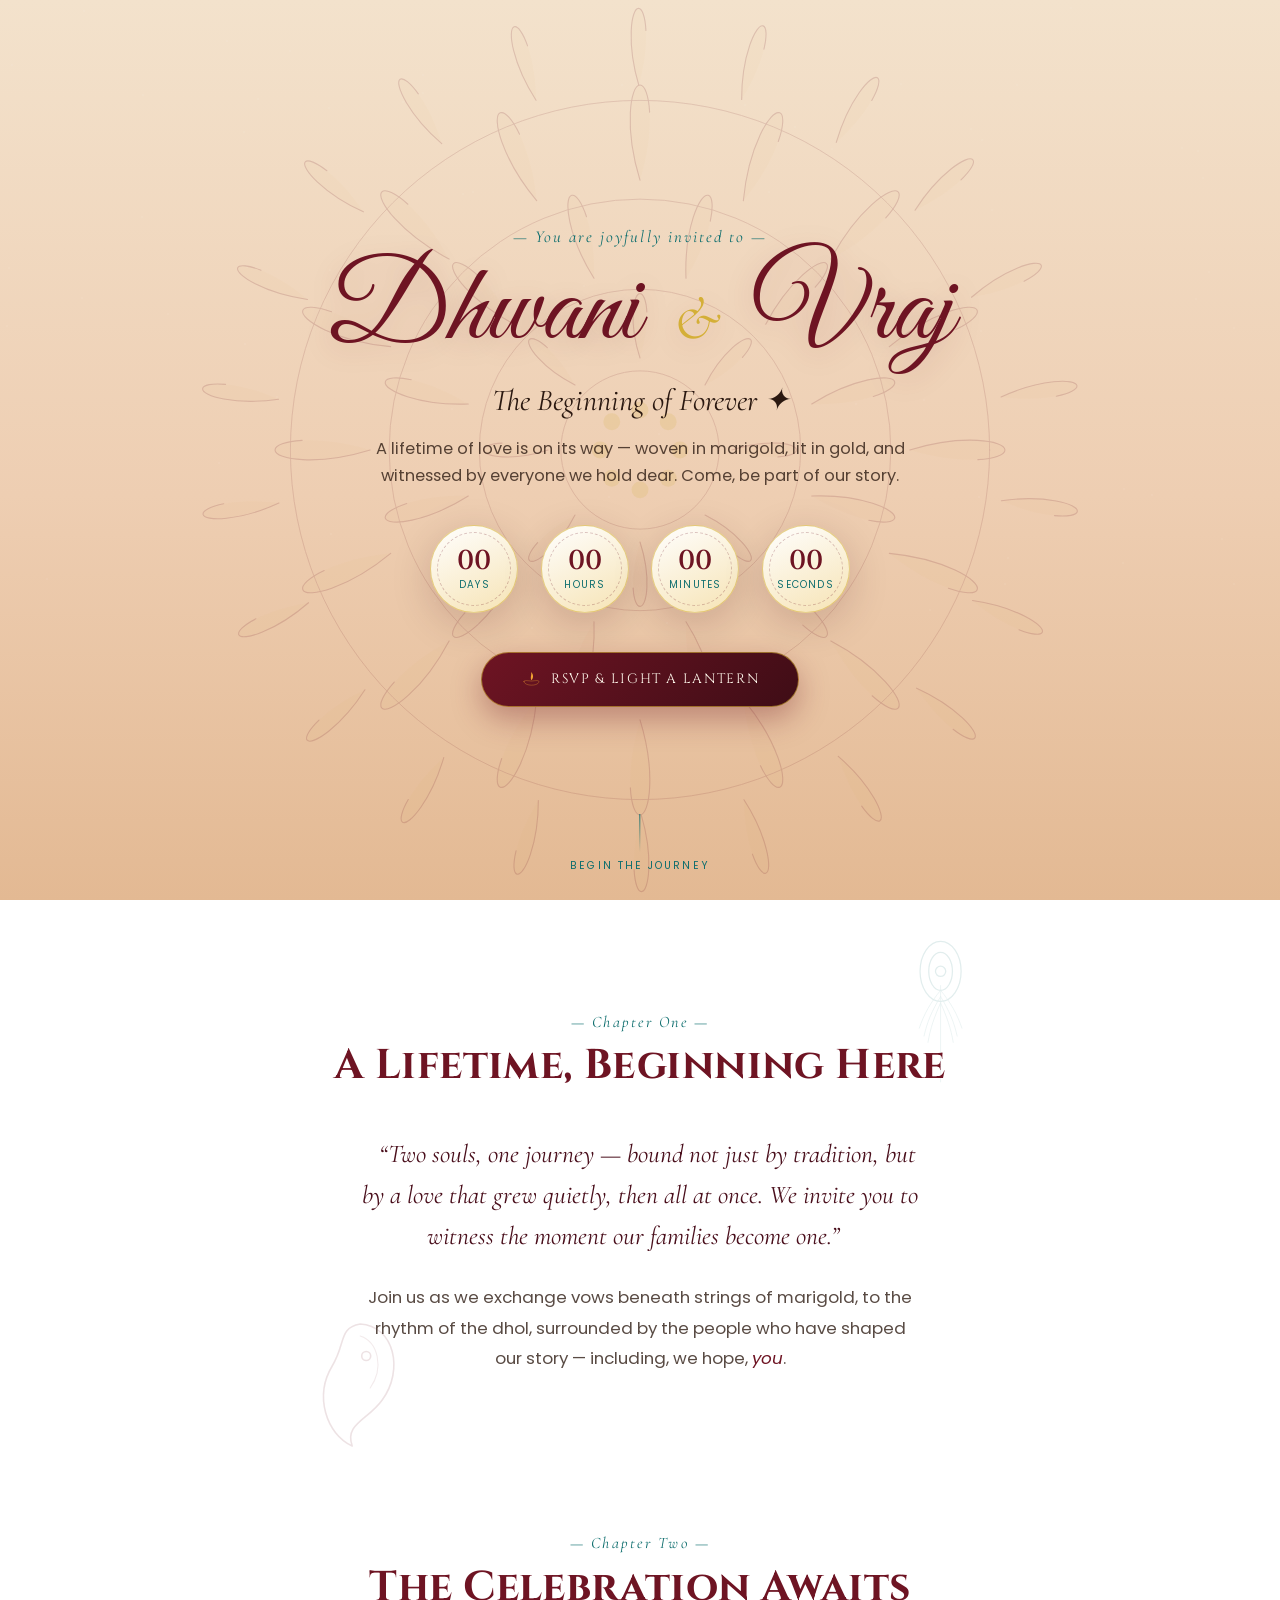
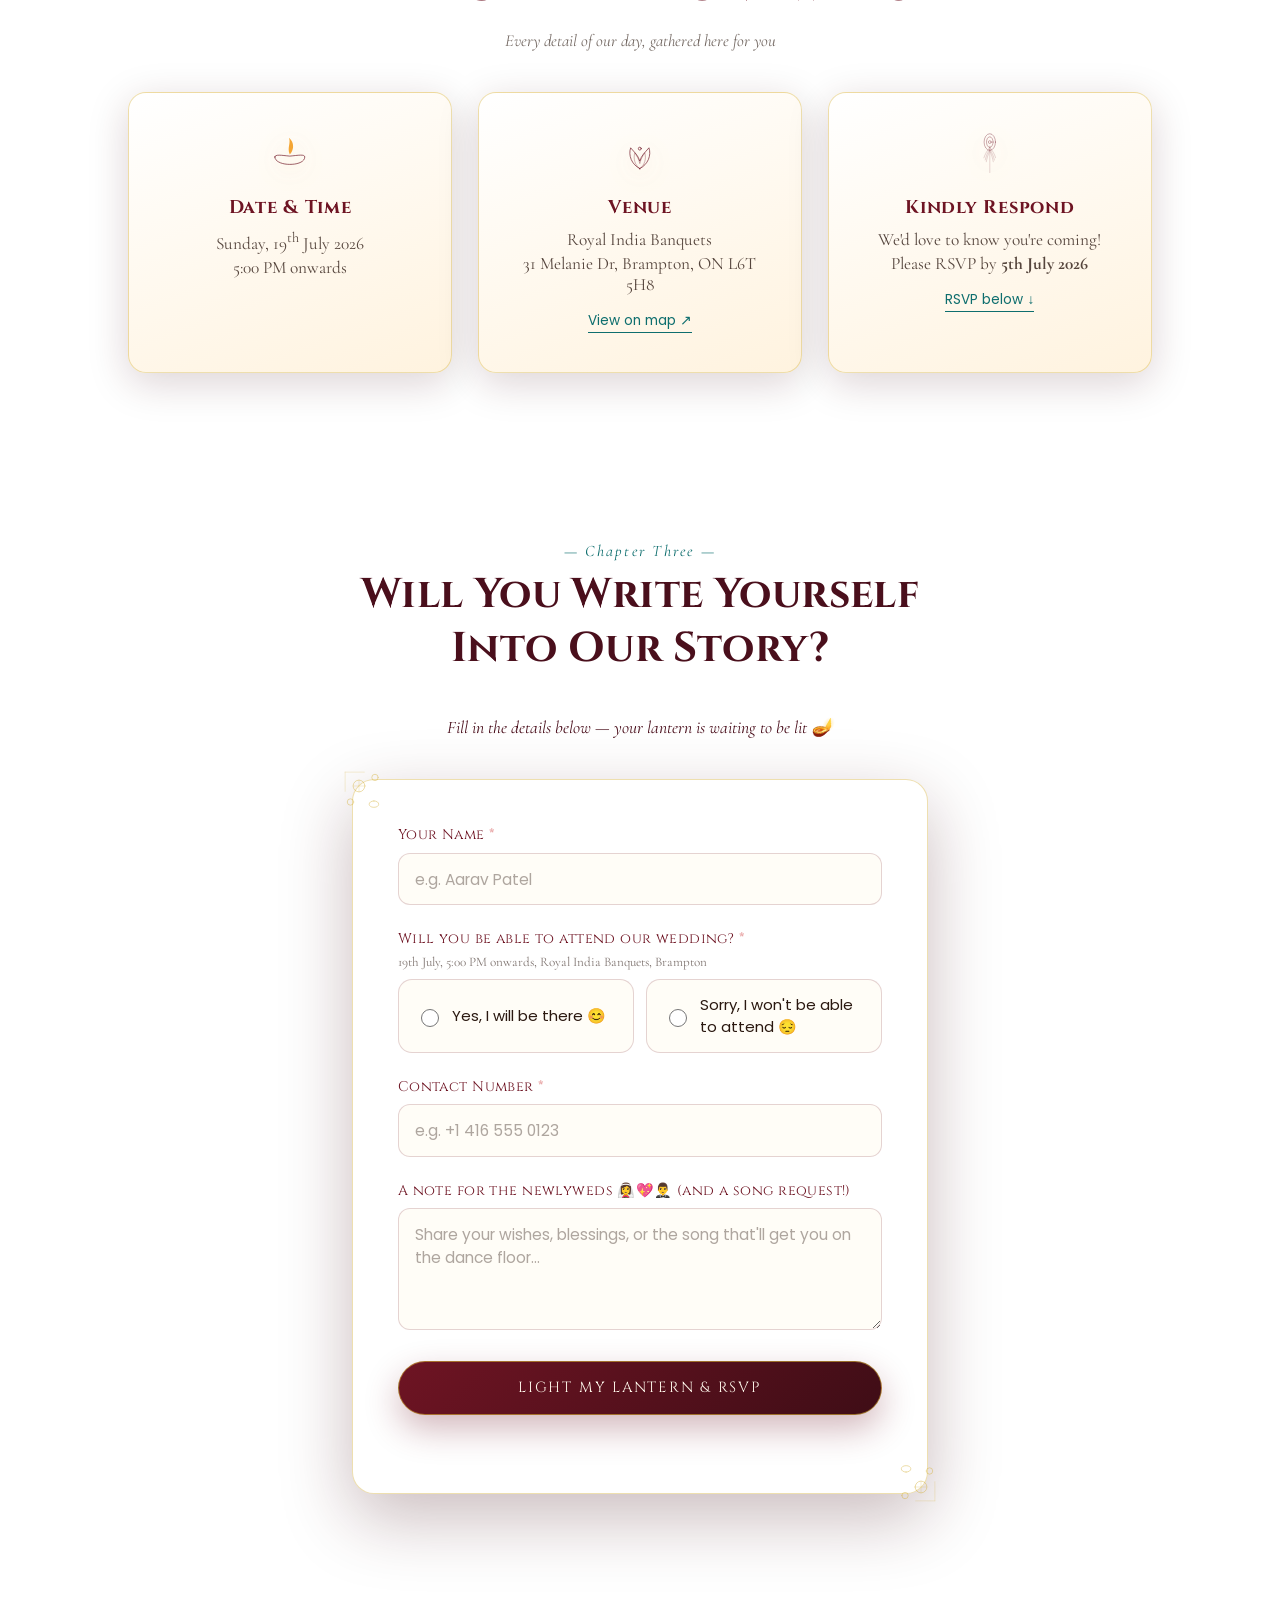
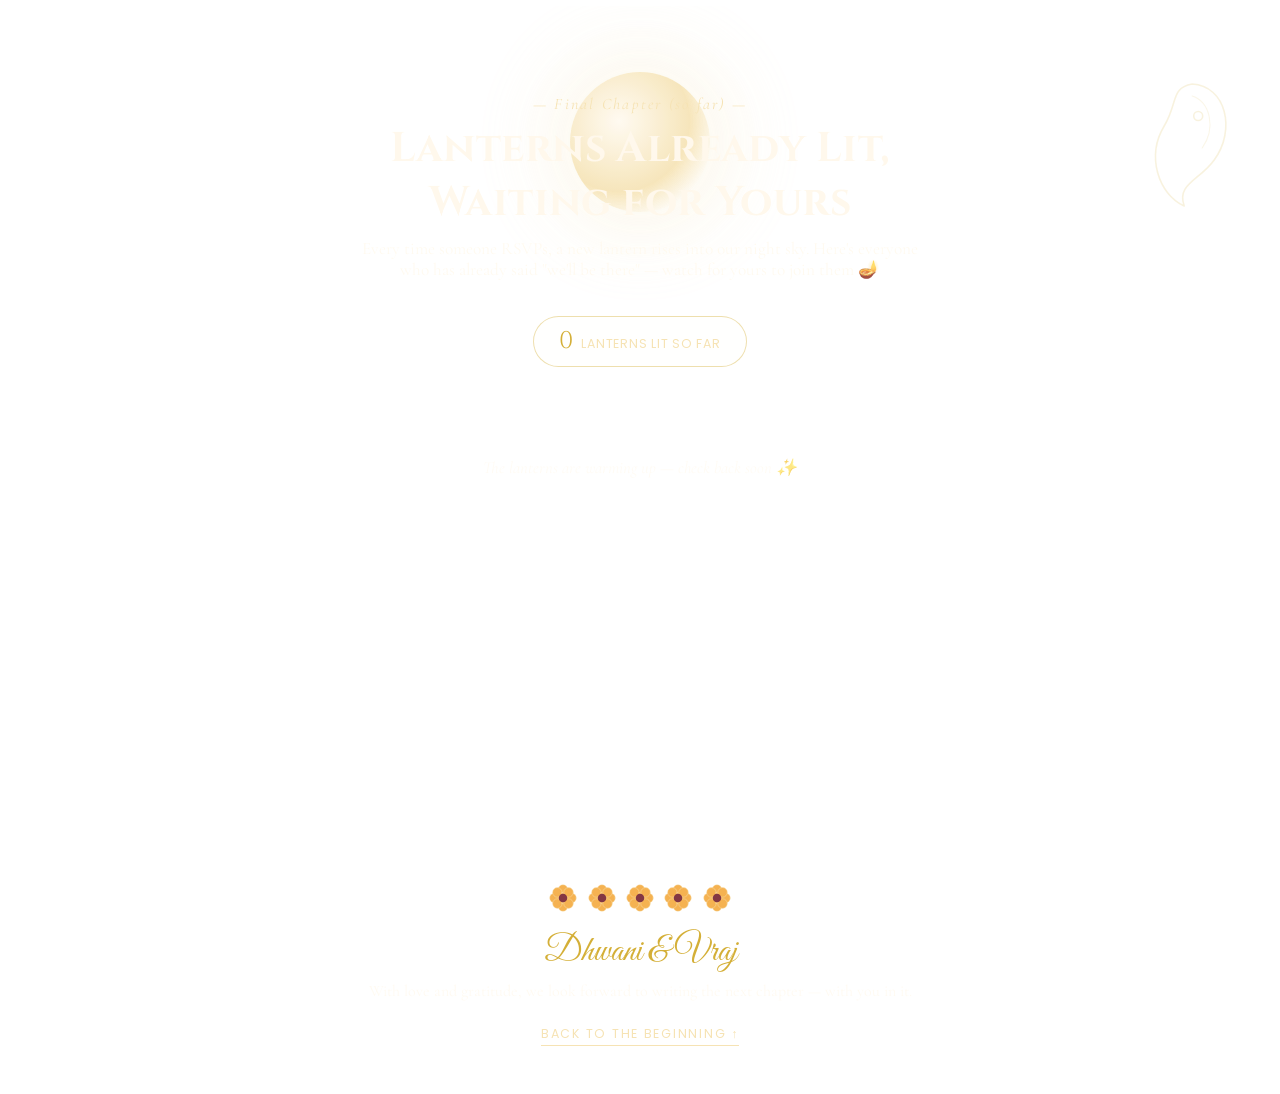
==== index.html @ 2a6d9806 "first changes" ====
<!DOCTYPE html>
<html lang="en">
<head>
  <meta charset="UTF-8" />
  <meta name="viewport" content="width=device-width, initial-scale=1.0" />
  <title>Dhwani &amp; Vraj — The Beginning of Forever</title>
  <script>document.documentElement.classList.add('js');</script>
  <meta name="description" content="Join Dhwani &amp; Vraj as they begin their forever — RSVP for the wedding celebration on 19th July, 2026 at Royal India Banquets, Brampton." />

  <link rel="preconnect" href="https://fonts.googleapis.com">
  <link rel="preconnect" href="https://fonts.gstatic.com" crossorigin>
  <link href="https://fonts.googleapis.com/css2?family=Cormorant+Garamond:ital,wght@0,400;0,500;0,600;1,500&family=Cinzel:wght@500;600&family=Great+Vibes&family=Poppins:wght@300;400;500;600&display=swap" rel="stylesheet">

  <link rel="stylesheet" href="css/styles.css" />
</head>
<body>

  <!-- ======================================================================
       Reusable motif library — hand-drawn-style line art (paisley, peacock
       feather, diya, lotus, marigold, jali lattice corner) referenced via
       <use> throughout the page so the same elegant linework repeats
       consistently as parallax ornaments, icons and borders.
       ====================================================================== -->
  <svg aria-hidden="true" style="position:absolute; width:0; height:0; overflow:hidden;">
    <defs>
      <!-- Paisley / kairi -->
      <symbol id="motif-paisley" viewBox="0 0 100 150">
        <path d="M52 12 C 86 14 96 58 74 88 C 60 108 36 112 44 134 C 18 122 6 84 24 54 C 38 31 30 16 52 12 Z" />
        <circle cx="58" cy="44" r="4.5" />
        <path d="M52 24 C 70 30 76 56 62 76" class="motif-vein" />
      </symbol>

      <!-- Peacock feather -->
      <symbol id="motif-feather" viewBox="0 0 70 190">
        <path d="M35 186 L35 64" class="motif-stem" />
        <ellipse cx="35" cy="46" rx="26" ry="38" />
        <ellipse cx="35" cy="46" rx="15" ry="24" />
        <circle cx="35" cy="46" r="6.5" />
        <path d="M35 70 C 22 86 14 100 8 118 M35 78 C 24 96 18 110 14 128 M35 86 C 27 104 22 118 19 136" class="motif-vein" />
        <path d="M35 70 C 48 86 56 100 62 118 M35 78 C 46 96 52 110 56 128 M35 86 C 43 104 48 118 51 136" class="motif-vein" />
      </symbol>

      <!-- Diya / oil lamp -->
      <symbol id="motif-diya" viewBox="0 0 100 100">
        <path d="M14 60 C 14 84 86 84 86 60 C 86 53 70 56 50 58 C 30 56 14 53 14 60 Z" />
        <path d="M50 54 C 43 38 53 28 48 14 C 62 26 60 44 50 54 Z" class="motif-flame" />
      </symbol>

      <!-- Lotus -->
      <symbol id="motif-lotus" viewBox="0 0 100 100">
        <path d="M50 88 C 30 78 22 56 28 38 C 38 50 46 56 50 70 C 54 56 62 50 72 38 C 78 56 70 78 50 88 Z" />
        <path d="M50 88 C 38 80 34 64 38 50 C 44 60 48 66 50 76 C 52 66 56 60 62 50 C 66 64 62 80 50 88 Z" class="motif-vein" />
        <circle cx="50" cy="40" r="3.5" />
      </symbol>

      <!-- Marigold bloom -->
      <symbol id="motif-marigold" viewBox="0 0 60 60">
        <g class="motif-petals">
          <circle cx="30" cy="14" r="9" />
          <circle cx="46" cy="30" r="9" />
          <circle cx="30" cy="46" r="9" />
          <circle cx="14" cy="30" r="9" />
          <circle cx="40.5" cy="19.5" r="9" />
          <circle cx="40.5" cy="40.5" r="9" />
          <circle cx="19.5" cy="40.5" r="9" />
          <circle cx="19.5" cy="19.5" r="9" />
        </g>
        <circle cx="30" cy="30" r="8" class="motif-marigold-core" />
      </symbol>

      <!-- Jali lattice corner ornament -->
      <symbol id="motif-jali" viewBox="0 0 120 120">
        <path d="M4 4 H40 M4 4 V40" class="motif-frame" />
        <circle cx="30" cy="30" r="11" />
        <circle cx="60" cy="14" r="6" />
        <circle cx="14" cy="60" r="6" />
        <path d="M30 19 V41 M19 30 H41" class="motif-vein" />
        <path d="M58 58 C 70 58 70 70 58 70 C 46 70 46 58 58 58 Z" />
      </symbol>
    </defs>
  </svg>

  <!-- ============ SCROLL-LINKED BACKDROP ============
       A fixed full-viewport gradient layer whose colours are interpolated
       by JS as the visitor scrolls — taking the whole page on a single
       visual journey from dawn light to a starlit night. -->
  <div class="day-journey" id="dayJourney" aria-hidden="true">
    <div class="day-journey__stars" id="journeyStars"></div>
  </div>

  <!-- Floating petals (decorative, parallax) -->
  <div class="petal-field" id="petalField" aria-hidden="true"></div>

  <!-- ============ OPENING SEQUENCE ============ -->
  <div class="curtain" id="curtain" aria-hidden="true">
    <div class="curtain__panel curtain__panel--left">
      <span class="curtain__garland"><svg><use href="#motif-marigold"/></svg><svg><use href="#motif-marigold"/></svg><svg><use href="#motif-marigold"/></svg><svg><use href="#motif-marigold"/></svg><svg><use href="#motif-marigold"/></svg><svg><use href="#motif-marigold"/></svg></span>
    </div>
    <div class="curtain__panel curtain__panel--right">
      <span class="curtain__garland"><svg><use href="#motif-marigold"/></svg><svg><use href="#motif-marigold"/></svg><svg><use href="#motif-marigold"/></svg><svg><use href="#motif-marigold"/></svg><svg><use href="#motif-marigold"/></svg><svg><use href="#motif-marigold"/></svg></span>
    </div>
    <p class="curtain__cue">drawing back the toran <span aria-hidden="true">✦</span> please wait</p>
  </div>

  <!-- ============ HERO ============ -->
  <header class="hero" id="top" data-scene="dawn">
    <svg class="rangoli" id="rangoli" viewBox="0 0 600 600" aria-hidden="true"></svg>

    <p class="hero__eyebrow"><span class="ink-reveal" data-stagger="0">— You are joyfully invited to —</span></p>

    <h1 class="hero__title">
      <span class="hero__name ink-reveal" data-stagger="1">Dhwani</span>
      <span class="hero__amp ink-reveal" data-stagger="2" aria-hidden="true">&amp;</span>
      <span class="hero__name ink-reveal" data-stagger="3">Vraj</span>
    </h1>

    <p class="hero__tagline"><span class="ink-reveal" data-stagger="4">The Beginning of Forever <span aria-hidden="true">✦</span></span></p>

    <p class="hero__line reveal">A lifetime of love is on its way — woven in marigold, lit in gold, and witnessed by everyone we hold dear. Come, be part of our story.</p>

    <div class="hero__countdown reveal" id="countdown" aria-live="polite">
      <div class="countdown__unit"><span class="countdown__num" id="cd-days">00</span><span class="countdown__label">Days</span></div>
      <div class="countdown__unit"><span class="countdown__num" id="cd-hours">00</span><span class="countdown__label">Hours</span></div>
      <div class="countdown__unit"><span class="countdown__num" id="cd-mins">00</span><span class="countdown__label">Minutes</span></div>
      <div class="countdown__unit"><span class="countdown__num" id="cd-secs">00</span><span class="countdown__label">Seconds</span></div>
    </div>

    <a href="#rsvp" class="hero__cta reveal">
      <svg class="hero__cta-icon" aria-hidden="true"><use href="#motif-diya"/></svg>
      <span>RSVP &amp; Light a Lantern</span>
    </a>

    <div class="hero__scrollcue" aria-hidden="true">
      <span></span>
      <p>Begin the journey</p>
    </div>
  </header>

  <!-- ============ THE INVITATION (story / narrative) ============ -->
  <section class="story" id="story" data-scene="daylight">
    <svg class="parallax-motif parallax-motif--feather" data-depth="0.18" aria-hidden="true"><use href="#motif-feather"/></svg>
    <svg class="parallax-motif parallax-motif--paisley-l" data-depth="0.1" aria-hidden="true"><use href="#motif-paisley"/></svg>

    <p class="section__eyebrow reveal">— Chapter One —</p>
    <h2 class="section__title reveal">A Lifetime, Beginning Here</h2>

    <blockquote class="story__quote reveal">
      “Two souls, one journey — bound not just by tradition, but by a love
      that grew quietly, then all at once. We invite you to witness the
      moment our families become one.”
    </blockquote>

    <p class="story__line reveal">
      Join us as we exchange vows beneath strings of marigold, to the
      rhythm of the dhol, surrounded by the people who have shaped our
      story — including, we hope, <em>you</em>.
    </p>
  </section>

  <!-- ============ THE CELEBRATION (details) ============ -->
  <section class="details" id="details" data-scene="daylight">
    <p class="section__eyebrow reveal">— Chapter Two —</p>
    <h2 class="section__title reveal">The Celebration Awaits</h2>
    <p class="details__sub reveal">Every detail of our day, gathered here for you</p>

    <div class="details__grid">
      <article class="detail-card reveal" data-tilt>
        <div class="detail-card__sheen" aria-hidden="true"></div>
        <svg class="detail-card__icon" aria-hidden="true"><use href="#motif-diya"/></svg>
        <h3>Date &amp; Time</h3>
        <p>Sunday, 19<sup>th</sup> July 2026</p>
        <p>5:00 PM onwards</p>
      </article>

      <article class="detail-card reveal" data-tilt>
        <div class="detail-card__sheen" aria-hidden="true"></div>
        <svg class="detail-card__icon" aria-hidden="true"><use href="#motif-lotus"/></svg>
        <h3>Venue</h3>
        <p>Royal India Banquets</p>
        <p>31 Melanie Dr, Brampton, ON L6T 5H8</p>
        <a class="detail-card__link" href="https://maps.google.com/?q=Royal+India+Banquets,+31+Melanie+Dr,+Brampton+ON+L6T+5H8" target="_blank" rel="noopener">View on map ↗</a>
      </article>

      <article class="detail-card reveal" data-tilt>
        <div class="detail-card__sheen" aria-hidden="true"></div>
        <svg class="detail-card__icon" aria-hidden="true"><use href="#motif-feather"/></svg>
        <h3>Kindly Respond</h3>
        <p>We'd love to know you're coming!</p>
        <p>Please RSVP by <strong>5th July 2026</strong></p>
        <a class="detail-card__link" href="#rsvp">RSVP below ↓</a>
      </article>
    </div>
  </section>

  <!-- ============ RSVP FORM ============ -->
  <section class="rsvp" id="rsvp" data-scene="golden">
    <p class="section__eyebrow reveal">— Chapter Three —</p>
    <h2 class="section__title reveal">Will You Write Yourself Into Our Story?</h2>
    <p class="rsvp__sub reveal">Fill in the details below — your lantern is waiting to be lit 🪔</p>

    <div class="rsvp-card reveal">
      <svg class="rsvp-card__corner rsvp-card__corner--tl" aria-hidden="true"><use href="#motif-jali"/></svg>
      <svg class="rsvp-card__corner rsvp-card__corner--br" aria-hidden="true"><use href="#motif-jali"/></svg>

      <form class="rsvp-form" id="rsvpForm" novalidate>

        <!-- Name -->
        <div class="field">
          <label for="guestName">Your Name <span class="req">*</span></label>
          <input type="text" id="guestName" name="guestName" required autocomplete="name" placeholder="e.g. Aarav Patel" />
        </div>

        <!-- Attendance -->
        <fieldset class="field">
          <legend>Will you be able to attend our wedding? <span class="req">*</span></legend>
          <p class="field__hint">19th July, 5:00 PM onwards, Royal India Banquets, Brampton</p>
          <div class="radio-group">
            <label class="radio-pill">
              <input type="radio" name="attending" value="yes" required />
              <span>Yes, I will be there 😊</span>
            </label>
            <label class="radio-pill">
              <input type="radio" name="attending" value="no" required />
              <span>Sorry, I won't be able to attend 😔</span>
            </label>
          </div>
        </fieldset>

        <!-- Conditional block: only meaningful if attending -->
        <div id="attendingFields" class="attending-fields" hidden>

          <!-- Guest count -->
          <div class="field">
            <label for="guestCount">Number of guests attending (including yourself) <span class="req">*</span></label>
            <select id="guestCount" name="guestCount">
              <option value="" disabled selected>Select a number</option>
              <option value="1">1</option>
              <option value="2">2</option>
              <option value="3">3</option>
              <option value="4">4</option>
              <option value="5">5</option>
              <option value="6">6</option>
              <option value="7">7</option>
              <option value="more">More than 7</option>
            </select>
            <input type="text" id="guestCountSpecify" class="specify-input" hidden placeholder="Please specify how many guests" />
          </div>

          <!-- Food preference -->
          <div class="field">
            <label for="foodCount">How many attendees prefer Swaminarayan food (without onion and garlic)? <span class="req">*</span></label>
            <select id="foodCount" name="foodCount">
              <option value="" disabled selected>Select a number</option>
              <option value="0">None</option>
              <option value="1">1</option>
              <option value="2">2</option>
              <option value="3">3</option>
              <option value="4">4</option>
              <option value="5">5</option>
              <option value="6">6</option>
              <option value="7">7</option>
              <option value="more">More than 7</option>
            </select>
            <input type="text" id="foodCountSpecify" class="specify-input" hidden placeholder="Please specify how many" />
          </div>
        </div>

        <!-- Contact -->
        <div class="field">
          <label for="contactNumber">Contact Number <span class="req">*</span></label>
          <input type="tel" id="contactNumber" name="contactNumber" required autocomplete="tel" placeholder="e.g. +1 416 555 0123" />
        </div>

        <!-- Message -->
        <div class="field">
          <label for="message">A note for the newlyweds 👰‍♀️💖🤵‍♂️ (and a song request!)</label>
          <textarea id="message" name="message" rows="4" placeholder="Share your wishes, blessings, or the song that'll get you on the dance floor..."></textarea>
        </div>

        <button type="submit" class="rsvp-form__submit" id="submitBtn">
          <span class="btn-label">Light My Lantern &amp; RSVP</span>
          <span class="btn-spinner" aria-hidden="true"></span>
        </button>

        <p class="rsvp-form__status" id="formStatus" role="status" aria-live="polite"></p>
      </form>
    </div>
  </section>

  <!-- ============ LANTERN WALL ============ -->
  <section class="lantern-wall" id="lanterns" data-scene="night">
    <div class="lantern-wall__moon" aria-hidden="true"></div>
    <svg class="parallax-motif parallax-motif--paisley-r" data-depth="0.12" aria-hidden="true"><use href="#motif-paisley"/></svg>

    <p class="section__eyebrow reveal section__eyebrow--light">— Final Chapter (so far) —</p>
    <h2 class="section__title reveal section__title--light">Lanterns Already Lit, Waiting for Yours</h2>
    <p class="lantern-wall__sub reveal">Every time someone RSVPs, a new lantern rises into our night sky. Here's everyone who has already said "we'll be there" — watch for yours to join them 🪔</p>

    <div class="lantern-wall__counter reveal">
      <span id="lanternCount">0</span>
      <span class="lantern-wall__counter-label">lanterns lit so far</span>
    </div>

    <div class="lantern-sky" id="lanternSky" aria-live="polite"></div>
  </section>

  <!-- ============ SUCCESS OVERLAY ============ -->
  <div class="success-overlay" id="successOverlay" hidden>
    <div class="success-card">
      <svg class="success-card__lantern" aria-hidden="true"><use href="#motif-diya"/></svg>
      <h3>Thank you, <span id="successName">friend</span>!</h3>
      <p id="successMessage">Your lantern now glows on our Wall of Wishes. We can't wait to celebrate with you!</p>
      <button class="success-card__close" id="successClose">Close</button>
    </div>
  </div>

  <!-- ============ FOOTER ============ -->
  <footer class="site-footer" data-scene="night">
    <span class="site-footer__garland" aria-hidden="true">
      <svg><use href="#motif-marigold"/></svg><svg><use href="#motif-marigold"/></svg><svg><use href="#motif-marigold"/></svg><svg><use href="#motif-marigold"/></svg><svg><use href="#motif-marigold"/></svg>
    </span>
    <p class="site-footer__names">Dhwani <span aria-hidden="true">&amp;</span> Vraj</p>
    <p class="site-footer__note">With love and gratitude, we look forward to writing the next chapter — with you in it.</p>
    <a href="#top" class="site-footer__top">Back to the beginning ↑</a>
  </footer>

  <script type="module" src="js/main.js"></script>
</body>
</html>
---- css/styles.css ----
/* ===========================================================
   Dhwani & Vraj — "A Wedding Day, Told Through Light"
   A single visual journey: the backdrop itself drifts from
   dawn gold, through daylight & a golden-hour glow, into a
   starlit night — mirroring the arc of an actual wedding day.
   Hand-drawn-style motifs (paisley, peacock feather, diya,
   lotus, marigold, jali lattice) carry the Gujarati wedding
   aesthetic throughout as parallax ornament & icons.
   =========================================================== */

:root {
  --maroon: #6e1423;
  --maroon-deep: #3f0d16;
  --maroon-warm: #4a0f1c;
  --gold: #d4af37;
  --gold-light: #f6e3b4;
  --ivory: #fff8ec;
  --peacock: #0e6e6e;
  --blush: #e8a3a3;
  --marigold: #f4a533;
  --ink: #2a1810;

  --font-display: 'Cinzel', serif;
  --font-elegant: 'Cormorant Garamond', serif;
  --font-script: 'Great Vibes', cursive;
  --font-body: 'Poppins', sans-serif;

  --shadow-soft: 0 10px 40px rgba(63, 13, 22, 0.18);

  /* Day-journey gradient stops — overwritten live by JS as the visitor
     scrolls (see main.js `dayJourney`). Defaults match the dawn scene
     so the very first paint is already correct. */
  --j-top: #fdf2dc;
  --j-mid: #fbe0c0;
  --j-bottom: #f6cf9e;
  --stars-opacity: 0;
}

* { box-sizing: border-box; }

html { scroll-behavior: smooth; }

body {
  margin: 0;
  font-family: var(--font-body);
  color: var(--ink);
  overflow-x: hidden;
}

img { max-width: 100%; display: block; }
a { color: inherit; }
::selection { background: var(--gold-light); color: var(--maroon-deep); }

svg { fill: none; stroke: currentColor; stroke-width: 1.6; stroke-linecap: round; stroke-linejoin: round; }

/* ===================== The Day Journey backdrop ===================== */
.day-journey {
  position: fixed;
  inset: 0;
  z-index: -2;
  background: linear-gradient(180deg, var(--j-top) 0%, var(--j-mid) 55%, var(--j-bottom) 100%);
  transition: background 0.4s linear;
}
.day-journey__stars {
  position: absolute;
  inset: 0;
  opacity: var(--stars-opacity);
  transition: opacity 1.2s ease;
}
.star {
  position: absolute;
  width: 2px;
  height: 2px;
  border-radius: 50%;
  background: #fff;
  animation: twinkle 4s ease-in-out infinite;
}
@keyframes twinkle {
  0%, 100% { opacity: 0.15; transform: scale(1); }
  50% { opacity: 0.95; transform: scale(1.6); }
}

/* ===================== Reveal-on-scroll & ink-stroke reveals =====================
   Progressive enhancement, "no-flash" pattern: content is fully visible
   by default (so the page never looks empty if JS can't run — e.g.
   opened as a file:// URL where ES module scripts are CORS-blocked).
   An inline <script> in <head> adds `.js` to <html> SYNCHRONOUSLY,
   before first paint — only then do these rules hide elements, so
   there is no flash of visible-then-hidden content either way. */
html.js .reveal {
  opacity: 0;
  transform: translateY(28px);
  transition: opacity 0.9s ease, transform 0.9s ease;
}
html.js .reveal.is-visible { opacity: 1; transform: translateY(0); }

html.js .ink-reveal {
  display: inline-block;
  opacity: 0;
  filter: blur(9px);
  transform: translateY(0.3em) scale(0.97);
  transition: opacity 1.1s cubic-bezier(.2,.7,.2,1), filter 1.1s cubic-bezier(.2,.7,.2,1), transform 1.1s cubic-bezier(.2,.7,.2,1);
}
html.js .ink-reveal.is-visible { opacity: 1; filter: blur(0); transform: translateY(0) scale(1); }

/* ===================== Floating petal field (parallax) ===================== */
.petal-field {
  position: fixed;
  inset: 0;
  pointer-events: none;
  z-index: 1;
  overflow: hidden;
}
.petal {
  position: absolute;
  top: -10vh;
  font-size: 1.4rem;
  opacity: 0.6;
  will-change: transform;
  animation-name: petal-fall;
  animation-timing-function: linear;
  animation-iteration-count: infinite;
  filter: drop-shadow(0 2px 6px rgba(110, 20, 35, 0.22));
}
@keyframes petal-fall {
  0% { transform: translateY(-10vh) translateX(0) rotate(0deg); opacity: 0; }
  8% { opacity: 0.65; }
  92% { opacity: 0.5; }
  100% { transform: translateY(110vh) translateX(var(--drift, 40px)) rotate(360deg); opacity: 0; }
}

/* ===================== Opening curtain sequence =====================
   Only ever shown when JS is confirmed active (html.js) — otherwise it
   would permanently block the content on a no-JS visit. */
.curtain { display: none; }
html.js .curtain {
  position: fixed;
  inset: 0;
  z-index: 200;
  display: flex;
  pointer-events: none;
}
.curtain__panel {
  flex: 1;
  position: relative;
  background: linear-gradient(180deg, var(--maroon) 0%, var(--maroon-deep) 100%);
  display: flex;
  overflow: hidden;
  transition: transform 1.4s cubic-bezier(.7,0,.2,1);
}
.curtain__panel--left { justify-content: flex-end; transform: translateX(0); }
.curtain__panel--right { justify-content: flex-start; transform: translateX(0); }
.curtain.is-open .curtain__panel--left { transform: translateX(-100%); }
.curtain.is-open .curtain__panel--right { transform: translateX(100%); }
.curtain.is-hidden { visibility: hidden; }

.curtain__garland {
  display: flex;
  flex-direction: column;
  gap: 0.4rem;
  padding: 2.4rem 1.6rem;
  color: var(--marigold);
}
.curtain__garland svg { width: 2.6rem; height: 2.6rem; stroke: var(--gold-light); fill: var(--marigold); opacity: 0.92; }
.curtain__garland svg .motif-marigold-core { fill: var(--maroon-deep); stroke: none; }

.curtain__cue {
  position: absolute;
  bottom: 2.4rem;
  left: 50%;
  transform: translateX(-50%);
  color: var(--gold-light);
  font-family: var(--font-elegant);
  font-style: italic;
  letter-spacing: 0.1em;
  font-size: 0.9rem;
  white-space: nowrap;
  opacity: 0.85;
  transition: opacity 0.5s ease;
}
.curtain.is-open .curtain__cue { opacity: 0; }

/* ===================== Shared motif styling ===================== */
.parallax-motif {
  position: absolute;
  width: clamp(120px, 18vw, 240px);
  height: auto;
  color: var(--maroon);
  opacity: 0.12;
  pointer-events: none;
  z-index: 0;
  will-change: transform;
}
.parallax-motif--feather { top: 6%; right: -3%; color: var(--peacock); width: clamp(100px, 14vw, 190px); }
.parallax-motif--paisley-l { bottom: 4%; left: -4%; transform: scaleX(-1); }
.parallax-motif--paisley-r { top: 8%; right: -2%; color: var(--gold); opacity: 0.16; }

.motif-vein, .motif-stem, .motif-frame { stroke-width: 1.1; opacity: 0.7; }
#motif-diya .motif-flame { fill: var(--marigold); stroke: none; }
#motif-marigold .motif-petals circle { fill: var(--marigold); stroke: var(--gold-light); stroke-width: 0.8; }
#motif-marigold .motif-marigold-core { fill: var(--maroon); stroke: none; }

/* ===================== Section heading shared styles ===================== */
.section__eyebrow {
  font-family: var(--font-elegant);
  font-style: italic;
  letter-spacing: 0.14em;
  color: var(--peacock);
  text-align: center;
  margin: 0 0 0.4rem;
  position: relative;
  z-index: 1;
}
.section__eyebrow--light { color: var(--gold-light); }
.section__title {
  font-family: var(--font-display);
  text-align: center;
  font-size: clamp(1.7rem, 4.6vw, 2.6rem);
  color: var(--maroon);
  max-width: 42rem;
  margin: 0 auto 2.6rem;
  line-height: 1.3;
  letter-spacing: 0.01em;
  position: relative;
  z-index: 1;
}
.section__title--light { color: var(--ivory); }

/* ===================== Hero ===================== */
.hero {
  position: relative;
  min-height: 100vh;
  display: flex;
  flex-direction: column;
  align-items: center;
  justify-content: center;
  text-align: center;
  padding: 6rem 1.5rem 4rem;
  overflow: hidden;
  z-index: 2;
}

.rangoli {
  position: absolute;
  top: 50%;
  left: 50%;
  width: min(120vmin, 920px);
  height: min(120vmin, 920px);
  transform: translate(-50%, -50%);
  color: var(--maroon);
  opacity: 0.16;
  z-index: 0;
  animation: spin-slow 220s linear infinite;
}
.rangoli path,
.rangoli circle { vector-effect: non-scaling-stroke; }
.rangoli__petal { fill: rgba(212, 175, 55, 0.12); stroke: currentColor; stroke-width: 1.1; }
.rangoli__ring { fill: none; stroke: currentColor; stroke-width: 0.8; opacity: 0.55; }
.rangoli__dot { fill: var(--gold); stroke: none; }
@keyframes spin-slow { to { transform: translate(-50%, -50%) rotate(360deg); } }

.hero__eyebrow {
  position: relative;
  z-index: 1;
  font-family: var(--font-elegant);
  font-style: italic;
  letter-spacing: 0.12em;
  color: var(--peacock);
  font-size: 1.05rem;
  margin: 0 0 0.5rem;
}

.hero__title {
  position: relative;
  z-index: 1;
  font-family: var(--font-script);
  font-weight: 400;
  font-size: clamp(3.2rem, 11vw, 7rem);
  line-height: 1.05;
  margin: 0;
  color: var(--maroon);
  text-shadow: 0 6px 30px rgba(110, 20, 35, 0.18);
}
.hero__name { display: inline-block; animation: gentle-float 6s ease-in-out infinite; }
.hero__title .hero__name:last-child { animation-delay: 0.6s; }
.hero__amp {
  display: inline-block;
  font-family: var(--font-elegant);
  font-style: italic;
  font-size: 0.55em;
  margin: 0 0.25em;
  color: var(--gold);
  vertical-align: middle;
}
@keyframes gentle-float {
  0%, 100% { transform: translateY(0) rotate(0deg); }
  50% { transform: translateY(-10px) rotate(-1.2deg); }
}

.hero__tagline {
  position: relative;
  z-index: 1;
  font-family: var(--font-elegant);
  font-size: clamp(1.3rem, 3vw, 1.9rem);
  font-style: italic;
  color: var(--ink);
  margin: 0.6rem 0 1rem;
}

.hero__line {
  position: relative;
  z-index: 1;
  max-width: 38rem;
  font-size: 1.02rem;
  line-height: 1.7;
  color: rgba(42, 24, 16, 0.78);
  margin: 0 0 2.2rem;
}

/* Countdown */
.hero__countdown {
  position: relative;
  z-index: 1;
  display: flex;
  gap: clamp(0.6rem, 2vw, 1.4rem);
  margin-bottom: 2.4rem;
}
.countdown__unit {
  display: flex;
  flex-direction: column;
  align-items: center;
  justify-content: center;
  width: clamp(64px, 16vw, 88px);
  aspect-ratio: 1;
  border-radius: 50%;
  background: linear-gradient(155deg, #ffffff, var(--gold-light));
  border: 1px solid rgba(212, 175, 55, 0.55);
  box-shadow: var(--shadow-soft);
  position: relative;
}
.countdown__unit::after {
  content: "";
  position: absolute;
  inset: 6px;
  border-radius: 50%;
  border: 1px dashed rgba(110, 20, 35, 0.25);
}
.countdown__num {
  font-family: var(--font-display);
  font-size: clamp(1.2rem, 4vw, 1.7rem);
  font-weight: 600;
  color: var(--maroon);
  line-height: 1;
}
.countdown__label {
  font-size: 0.62rem;
  letter-spacing: 0.12em;
  text-transform: uppercase;
  color: var(--peacock);
  margin-top: 0.25rem;
}

/* CTA button */
.hero__cta {
  position: relative;
  z-index: 1;
  display: inline-flex;
  align-items: center;
  gap: 0.6rem;
  font-family: var(--font-display);
  letter-spacing: 0.12em;
  text-transform: uppercase;
  font-size: 0.85rem;
  text-decoration: none;
  color: var(--ivory);
  background: linear-gradient(135deg, var(--maroon), var(--maroon-deep));
  padding: 1rem 2.4rem;
  border-radius: 999px;
  border: 1px solid rgba(212, 175, 55, 0.6);
  box-shadow: 0 12px 30px rgba(110, 20, 35, 0.35);
  transition: transform 0.35s ease, box-shadow 0.35s ease;
}
.hero__cta:hover { transform: translateY(-3px) scale(1.03); box-shadow: 0 18px 40px rgba(110, 20, 35, 0.45); }
.hero__cta-icon { width: 1.3rem; height: 1.3rem; color: var(--marigold); }
.hero__cta-icon .motif-flame { fill: var(--gold-light); stroke: none; }

.hero__scrollcue {
  position: absolute;
  bottom: 1.6rem;
  left: 50%;
  transform: translateX(-50%);
  display: flex;
  flex-direction: column;
  align-items: center;
  gap: 0.4rem;
  color: var(--peacock);
  z-index: 1;
}
.hero__scrollcue span {
  width: 1px;
  height: 38px;
  background: linear-gradient(var(--peacock), transparent);
  animation: scrollcue 2.2s ease-in-out infinite;
}
.hero__scrollcue p { margin: 0; font-size: 0.65rem; letter-spacing: 0.2em; text-transform: uppercase; }
@keyframes scrollcue {
  0% { transform: scaleY(0.3); transform-origin: top; opacity: 0.3; }
  50% { transform: scaleY(1); transform-origin: top; opacity: 1; }
  100% { transform: scaleY(0.3); transform-origin: bottom; opacity: 0.3; }
}

/* ===================== Story (Chapter One) ===================== */
.story {
  position: relative;
  z-index: 2;
  padding: 7rem 1.5rem;
  max-width: 46rem;
  margin: 0 auto;
  text-align: center;
}
.story__quote {
  font-family: var(--font-elegant);
  font-style: italic;
  font-size: clamp(1.25rem, 3vw, 1.6rem);
  line-height: 1.6;
  color: var(--maroon-warm);
  border: none;
  margin: 1.6rem auto;
  max-width: 36rem;
  position: relative;
  z-index: 1;
}
.story__quote::before, .story__quote::after { content: '“'; opacity: 0; } /* glyphs already in copy */
.story__line {
  font-size: 1.05rem;
  line-height: 1.8;
  color: rgba(42, 24, 16, 0.78);
  max-width: 34rem;
  margin: 0 auto;
  position: relative;
  z-index: 1;
}
.story__line em { font-style: italic; color: var(--maroon); }

/* ===================== Details (Chapter Two) ===================== */
.details {
  position: relative;
  z-index: 2;
  padding: 3rem 1.5rem 6.5rem;
}
.details__sub {
  text-align: center;
  font-family: var(--font-elegant);
  font-style: italic;
  font-size: 1.05rem;
  color: rgba(42, 24, 16, 0.65);
  margin: -1.6rem 0 2.6rem;
}
.details__grid {
  display: grid;
  gap: 1.6rem;
  grid-template-columns: repeat(auto-fit, minmax(250px, 1fr));
  max-width: 64rem;
  margin: 0 auto;
}

/* Magnetic / jewel-like cards: JS sets --rx/--ry/--mx/--my on mousemove */
.detail-card {
  --rx: 0deg;
  --ry: 0deg;
  --mx: 50%;
  --my: 50%;
  position: relative;
  background: linear-gradient(160deg, #ffffff, #fff3df);
  border: 1px solid rgba(212, 175, 55, 0.4);
  border-radius: 18px;
  padding: 2.4rem 1.8rem;
  text-align: center;
  box-shadow: var(--shadow-soft);
  transform: perspective(900px) rotateX(var(--rx)) rotateY(var(--ry)) translateZ(0);
  transition: transform 0.4s cubic-bezier(.2,.8,.3,1), box-shadow 0.4s ease;
  overflow: hidden;
}
.detail-card:hover { box-shadow: 0 26px 60px rgba(110, 20, 35, 0.26); }
.detail-card__sheen {
  position: absolute;
  inset: 0;
  pointer-events: none;
  background: radial-gradient(circle at var(--mx) var(--my), rgba(255, 255, 255, 0.65), transparent 45%);
  opacity: 0;
  transition: opacity 0.4s ease;
}
.detail-card:hover .detail-card__sheen { opacity: 1; }
.detail-card__icon {
  width: 2.6rem;
  height: 2.6rem;
  margin-bottom: 0.9rem;
  color: var(--maroon);
  filter: drop-shadow(0 6px 14px rgba(212, 175, 55, 0.4));
}
.detail-card #motif-diya .motif-flame,
.detail-card use[href="#motif-diya"] ~ * { fill: var(--marigold); }
.detail-card h3 {
  font-family: var(--font-display);
  color: var(--maroon);
  margin: 0 0 0.6rem;
  font-size: 1.15rem;
  letter-spacing: 0.04em;
}
.detail-card p {
  margin: 0.2rem 0;
  font-family: var(--font-elegant);
  font-size: 1.08rem;
  color: rgba(42, 24, 16, 0.8);
}
.detail-card__link {
  display: inline-block;
  margin-top: 0.8rem;
  font-size: 0.85rem;
  text-decoration: none;
  color: var(--peacock);
  border-bottom: 1px solid currentColor;
  padding-bottom: 1px;
  transition: color 0.3s ease;
}
.detail-card__link:hover { color: var(--maroon); }

/* ===================== RSVP (Chapter Three) ===================== */
.rsvp {
  position: relative;
  z-index: 2;
  padding: 4rem 1.5rem 7rem;
}
.rsvp .section__title { color: var(--maroon-warm); }
.rsvp__sub {
  text-align: center;
  max-width: 34rem;
  margin: 0 auto 2.6rem;
  font-family: var(--font-elegant);
  font-style: italic;
  font-size: 1.1rem;
  color: var(--maroon-warm);
  position: relative;
  z-index: 1;
  opacity: 0.85;
}

.rsvp-card {
  position: relative;
  max-width: 36rem;
  margin: 0 auto;
  background: #ffffff;
  border: 1px solid rgba(212, 175, 55, 0.4);
  border-radius: 22px;
  padding: clamp(1.6rem, 5vw, 2.8rem);
  box-shadow: 0 24px 70px rgba(63, 13, 22, 0.28);
}
.rsvp-card__corner { position: absolute; width: 64px; height: 64px; opacity: 0.5; color: var(--gold); }
.rsvp-card__corner--tl { top: -10px; left: -10px; }
.rsvp-card__corner--br { bottom: -10px; right: -10px; transform: rotate(180deg); }
.rsvp-card__corner .motif-frame { stroke: var(--maroon); }
.rsvp-card__corner circle { fill: var(--gold-light); stroke: var(--gold); }

.field { margin-bottom: 1.5rem; }
.field > label, .field > legend {
  display: block;
  font-family: var(--font-display);
  font-size: 0.88rem;
  letter-spacing: 0.03em;
  color: var(--maroon);
  margin-bottom: 0.55rem;
  padding: 0;
  border: none;
}
.field__hint { margin: -0.2rem 0 0.6rem; font-size: 0.82rem; color: rgba(42, 24, 16, 0.6); font-family: var(--font-elegant); }
.req { color: var(--blush); font-weight: 700; }

.field input[type="text"], .field input[type="tel"], .field select, .field textarea {
  width: 100%;
  font-family: var(--font-body);
  font-size: 0.97rem;
  padding: 0.85rem 1rem;
  border-radius: 12px;
  border: 1.5px solid rgba(110, 20, 35, 0.18);
  background: #fffdf7;
  color: var(--ink);
  transition: border-color 0.3s ease, box-shadow 0.3s ease;
  outline: none;
}
.field input::placeholder, .field textarea::placeholder { color: rgba(42, 24, 16, 0.38); }
.field input:focus, .field select:focus, .field textarea:focus {
  border-color: var(--gold);
  box-shadow: 0 0 0 4px rgba(212, 175, 55, 0.18);
}
.field textarea { resize: vertical; min-height: 5rem; }
.specify-input { margin-top: 0.7rem; }
fieldset.field { border: none; padding: 0; margin: 0 0 1.5rem; }

.radio-group { display: flex; flex-wrap: wrap; gap: 0.7rem; }
.radio-pill {
  flex: 1 1 14rem;
  display: flex;
  align-items: center;
  gap: 0.6rem;
  padding: 0.85rem 1.1rem;
  border-radius: 14px;
  border: 1.5px solid rgba(110, 20, 35, 0.18);
  background: #fffdf7;
  cursor: pointer;
  font-size: 0.93rem;
  transition: border-color 0.3s ease, background 0.3s ease, transform 0.2s ease;
}
.radio-pill:hover { transform: translateY(-2px); }
.radio-pill input { accent-color: var(--maroon); width: 18px; height: 18px; flex-shrink: 0; }
.radio-pill:has(input:checked) {
  border-color: var(--gold);
  background: linear-gradient(135deg, #fff7e4, #ffffff);
  box-shadow: 0 6px 18px rgba(212, 175, 55, 0.25);
}

.attending-fields { border-top: 1px dashed rgba(212, 175, 55, 0.5); padding-top: 1.4rem; margin-bottom: 0.4rem; animation: fade-in-down 0.5s ease both; }
@keyframes fade-in-down { from { opacity: 0; transform: translateY(-10px); } to { opacity: 1; transform: translateY(0); } }

.rsvp-form__submit {
  position: relative;
  width: 100%;
  font-family: var(--font-display);
  letter-spacing: 0.12em;
  text-transform: uppercase;
  font-size: 0.92rem;
  color: var(--ivory);
  background: linear-gradient(135deg, var(--maroon), var(--maroon-deep));
  border: 1px solid rgba(212, 175, 55, 0.6);
  border-radius: 999px;
  padding: 1.05rem 1.5rem;
  cursor: pointer;
  display: flex;
  align-items: center;
  justify-content: center;
  gap: 0.6rem;
  transition: transform 0.3s ease, box-shadow 0.3s ease, opacity 0.3s ease;
  box-shadow: 0 14px 34px rgba(110, 20, 35, 0.3);
}
.rsvp-form__submit:hover:not(:disabled) { transform: translateY(-2px); box-shadow: 0 18px 42px rgba(110, 20, 35, 0.4); }
.rsvp-form__submit:disabled { opacity: 0.7; cursor: progress; }
.btn-spinner {
  display: none;
  width: 16px; height: 16px;
  border-radius: 50%;
  border: 2px solid rgba(255, 248, 236, 0.4);
  border-top-color: var(--ivory);
  animation: spin 0.8s linear infinite;
}
.rsvp-form__submit.is-loading .btn-spinner { display: inline-block; }
.rsvp-form__submit.is-loading .btn-label { opacity: 0.7; }
@keyframes spin { to { transform: rotate(360deg); } }

.rsvp-form__status { text-align: center; margin: 1rem 0 0; font-size: 0.9rem; min-height: 1.2em; }
.rsvp-form__status[data-state="error"] { color: #b3261e; }
.rsvp-form__status[data-state="success"] { color: var(--peacock); }

/* ===================== Lantern Wall (closing crescendo) ===================== */
.lantern-wall {
  position: relative;
  z-index: 2;
  padding: 5.5rem 1.5rem 6rem;
  text-align: center;
  overflow: hidden;
}
.lantern-wall__moon {
  position: absolute;
  top: 8%;
  left: 50%;
  transform: translateX(-50%);
  width: clamp(80px, 14vw, 140px);
  height: clamp(80px, 14vw, 140px);
  border-radius: 50%;
  background: radial-gradient(circle at 35% 35%, #fffaf0, var(--gold-light) 55%, rgba(246,227,180,0.15) 78%);
  box-shadow: 0 0 80px 22px rgba(246, 227, 180, 0.28);
  opacity: 0.9;
  z-index: 0;
}
.lantern-wall .section__title { margin-bottom: 0.6rem; }
.lantern-wall__sub {
  max-width: 36rem;
  margin: 0 auto 2.2rem;
  color: rgba(255, 248, 236, 0.78);
  font-family: var(--font-elegant);
  font-size: 1.08rem;
  position: relative;
  z-index: 1;
}
.lantern-wall__counter {
  display: inline-flex;
  align-items: baseline;
  gap: 0.5rem;
  margin: 0 auto 2.6rem;
  background: rgba(255, 248, 236, 0.08);
  border: 1px solid rgba(212, 175, 55, 0.4);
  border-radius: 999px;
  padding: 0.55rem 1.6rem;
  color: var(--gold-light);
  position: relative;
  z-index: 1;
}
.lantern-wall__counter #lanternCount { font-family: var(--font-display); font-size: 1.5rem; color: var(--gold); }
.lantern-wall__counter-label { font-size: 0.78rem; letter-spacing: 0.06em; text-transform: uppercase; }

.lantern-sky {
  position: relative;
  z-index: 1;
  min-height: 320px;
  max-width: 78rem;
  margin: 0 auto;
  display: flex;
  flex-wrap: wrap;
  align-content: flex-start;
  justify-content: center;
  gap: 1.1rem 1.4rem;
  padding: 1rem;
}
.lantern-sky__empty { font-family: var(--font-elegant); font-style: italic; color: rgba(255, 248, 236, 0.6); font-size: 1.05rem; margin-top: 2rem; }

.lantern {
  --glow: var(--marigold);
  position: relative;
  display: flex;
  flex-direction: column;
  align-items: center;
  width: 86px;
  animation: lantern-bob 5.5s ease-in-out infinite, lantern-rise 1.1s cubic-bezier(0.21, 1.02, 0.45, 1) both;
  animation-delay: var(--bob-delay, 0s), 0s;
}
.lantern--declined { --glow: var(--peacock); opacity: 0.72; }
@keyframes lantern-rise { from { opacity: 0; transform: translateY(46px) scale(0.7); } to { opacity: 1; transform: translateY(0) scale(1); } }
@keyframes lantern-bob {
  0%, 100% { transform: translateY(0) rotate(-1.5deg); }
  50% { transform: translateY(-12px) rotate(1.5deg); }
}
.lantern__glow {
  width: 46px; height: 58px;
  border-radius: 50% 50% 46% 46% / 60% 60% 40% 40%;
  background: radial-gradient(circle at 50% 38%, var(--glow), rgba(244, 165, 51, 0.15) 70%, transparent 75%);
  box-shadow: 0 0 22px 6px color-mix(in srgb, var(--glow) 55%, transparent);
  position: relative;
  animation: lantern-flicker 2.6s ease-in-out infinite;
}
.lantern__glow::before { content: ""; position: absolute; inset: 30% 26%; border-radius: 50%; background: rgba(255, 248, 236, 0.85); filter: blur(2px); }
.lantern__glow::after {
  content: "";
  position: absolute; top: -6px; left: 50%;
  transform: translateX(-50%);
  width: 14px; height: 8px;
  border-radius: 4px 4px 0 0;
  background: color-mix(in srgb, var(--glow) 70%, var(--ink));
}
@keyframes lantern-flicker {
  0%, 100% { filter: brightness(1); }
  45% { filter: brightness(1.18); }
  60% { filter: brightness(0.92); }
}
.lantern__name {
  margin-top: 0.5rem;
  font-family: var(--font-elegant);
  font-size: 0.92rem;
  color: var(--gold-light);
  text-align: center;
  max-width: 100%;
  overflow: hidden;
  text-overflow: ellipsis;
  white-space: nowrap;
}
.lantern__status { font-size: 0.95rem; margin-top: 0.1rem; }

/* ===================== Success overlay ===================== */
.success-overlay {
  position: fixed;
  inset: 0;
  z-index: 50;
  display: flex;
  align-items: center;
  justify-content: center;
  background: rgba(63, 13, 22, 0.55);
  backdrop-filter: blur(6px);
  animation: fade-in 0.35s ease both;
  padding: 1.5rem;
}
.success-overlay[hidden] { display: none; }
@keyframes fade-in { from { opacity: 0; } to { opacity: 1; } }

.success-card {
  background: linear-gradient(165deg, #ffffff, var(--gold-light));
  border-radius: 22px;
  border: 1px solid rgba(212, 175, 55, 0.6);
  text-align: center;
  padding: 2.6rem 2.2rem;
  max-width: 26rem;
  box-shadow: 0 30px 80px rgba(0, 0, 0, 0.35);
  animation: pop-in 0.5s cubic-bezier(0.21, 1.3, 0.4, 1) both;
}
@keyframes pop-in { from { opacity: 0; transform: scale(0.85) translateY(20px); } to { opacity: 1; transform: scale(1) translateY(0); } }
.success-card__lantern {
  width: 3.4rem; height: 3.4rem;
  margin-bottom: 0.6rem;
  color: var(--maroon);
  animation: lantern-bob 3.4s ease-in-out infinite;
  display: inline-block;
}
.success-card__lantern .motif-flame { fill: var(--marigold); }
.success-card h3 { font-family: var(--font-display); color: var(--maroon); margin: 0 0 0.6rem; font-size: 1.4rem; }
.success-card p { font-family: var(--font-elegant); font-size: 1.08rem; color: rgba(42, 24, 16, 0.78); margin: 0 0 1.6rem; line-height: 1.6; }
.success-card__close {
  font-family: var(--font-display);
  letter-spacing: 0.1em;
  text-transform: uppercase;
  font-size: 0.8rem;
  color: var(--ivory);
  background: linear-gradient(135deg, var(--maroon), var(--maroon-deep));
  border: none;
  border-radius: 999px;
  padding: 0.8rem 2.2rem;
  cursor: pointer;
  transition: transform 0.3s ease;
}
.success-card__close:hover { transform: translateY(-2px); }

/* ===================== Footer ===================== */
.site-footer {
  position: relative;
  z-index: 2;
  text-align: center;
  padding: 3.6rem 1.5rem 3rem;
  color: var(--gold-light);
}
.site-footer__garland { display: inline-flex; gap: 0.4rem; margin-bottom: 1rem; color: var(--marigold); }
.site-footer__garland svg { width: 2rem; height: 2rem; stroke: var(--gold-light); fill: var(--marigold); opacity: 0.85; }
.site-footer__garland svg .motif-marigold-core { fill: var(--maroon-deep); stroke: none; }
.site-footer__names { font-family: var(--font-script); font-size: 2.2rem; margin: 0 0 0.4rem; color: var(--gold); }
.site-footer__note { font-family: var(--font-elegant); font-size: 1rem; color: rgba(255, 248, 236, 0.75); margin: 0 0 1.2rem; }
.site-footer__top {
  display: inline-block;
  font-size: 0.78rem;
  letter-spacing: 0.14em;
  text-transform: uppercase;
  text-decoration: none;
  color: var(--gold-light);
  border-bottom: 1px solid currentColor;
  padding-bottom: 2px;
}

/* ===================== Responsive ===================== */
@media (max-width: 640px) {
  .hero__countdown { gap: 0.5rem; }
  .lantern { width: 74px; }
  .lantern__glow { width: 38px; height: 50px; }
  .parallax-motif { display: none; }
  .rangoli { opacity: 0.1; }
}

/* Respect reduced motion preferences */
@media (prefers-reduced-motion: reduce) {
  *, *::before, *::after {
    animation-duration: 0.01ms !important;
    animation-iteration-count: 1 !important;
    transition-duration: 0.01ms !important;
    scroll-behavior: auto !important;
  }
  .reveal, .ink-reveal { opacity: 1 !important; filter: none !important; transform: none !important; }
  .curtain { display: none !important; }
}
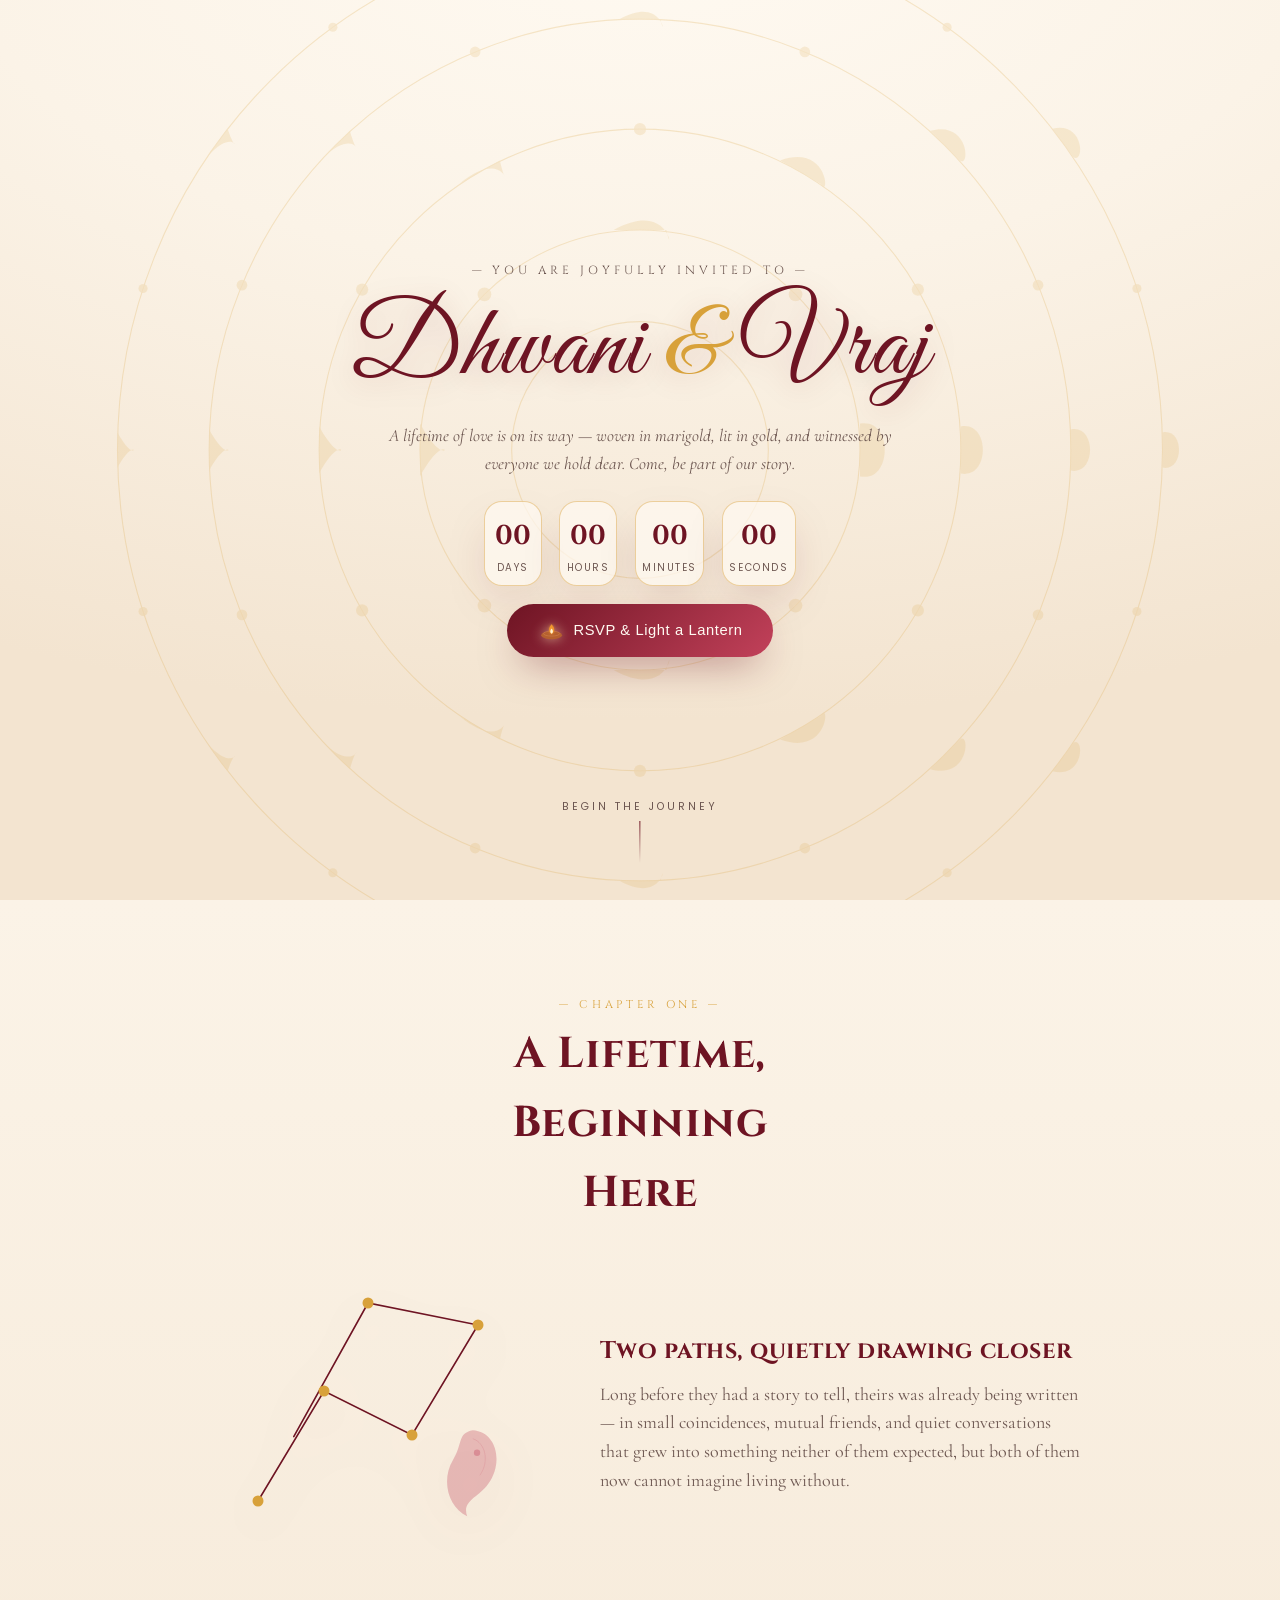
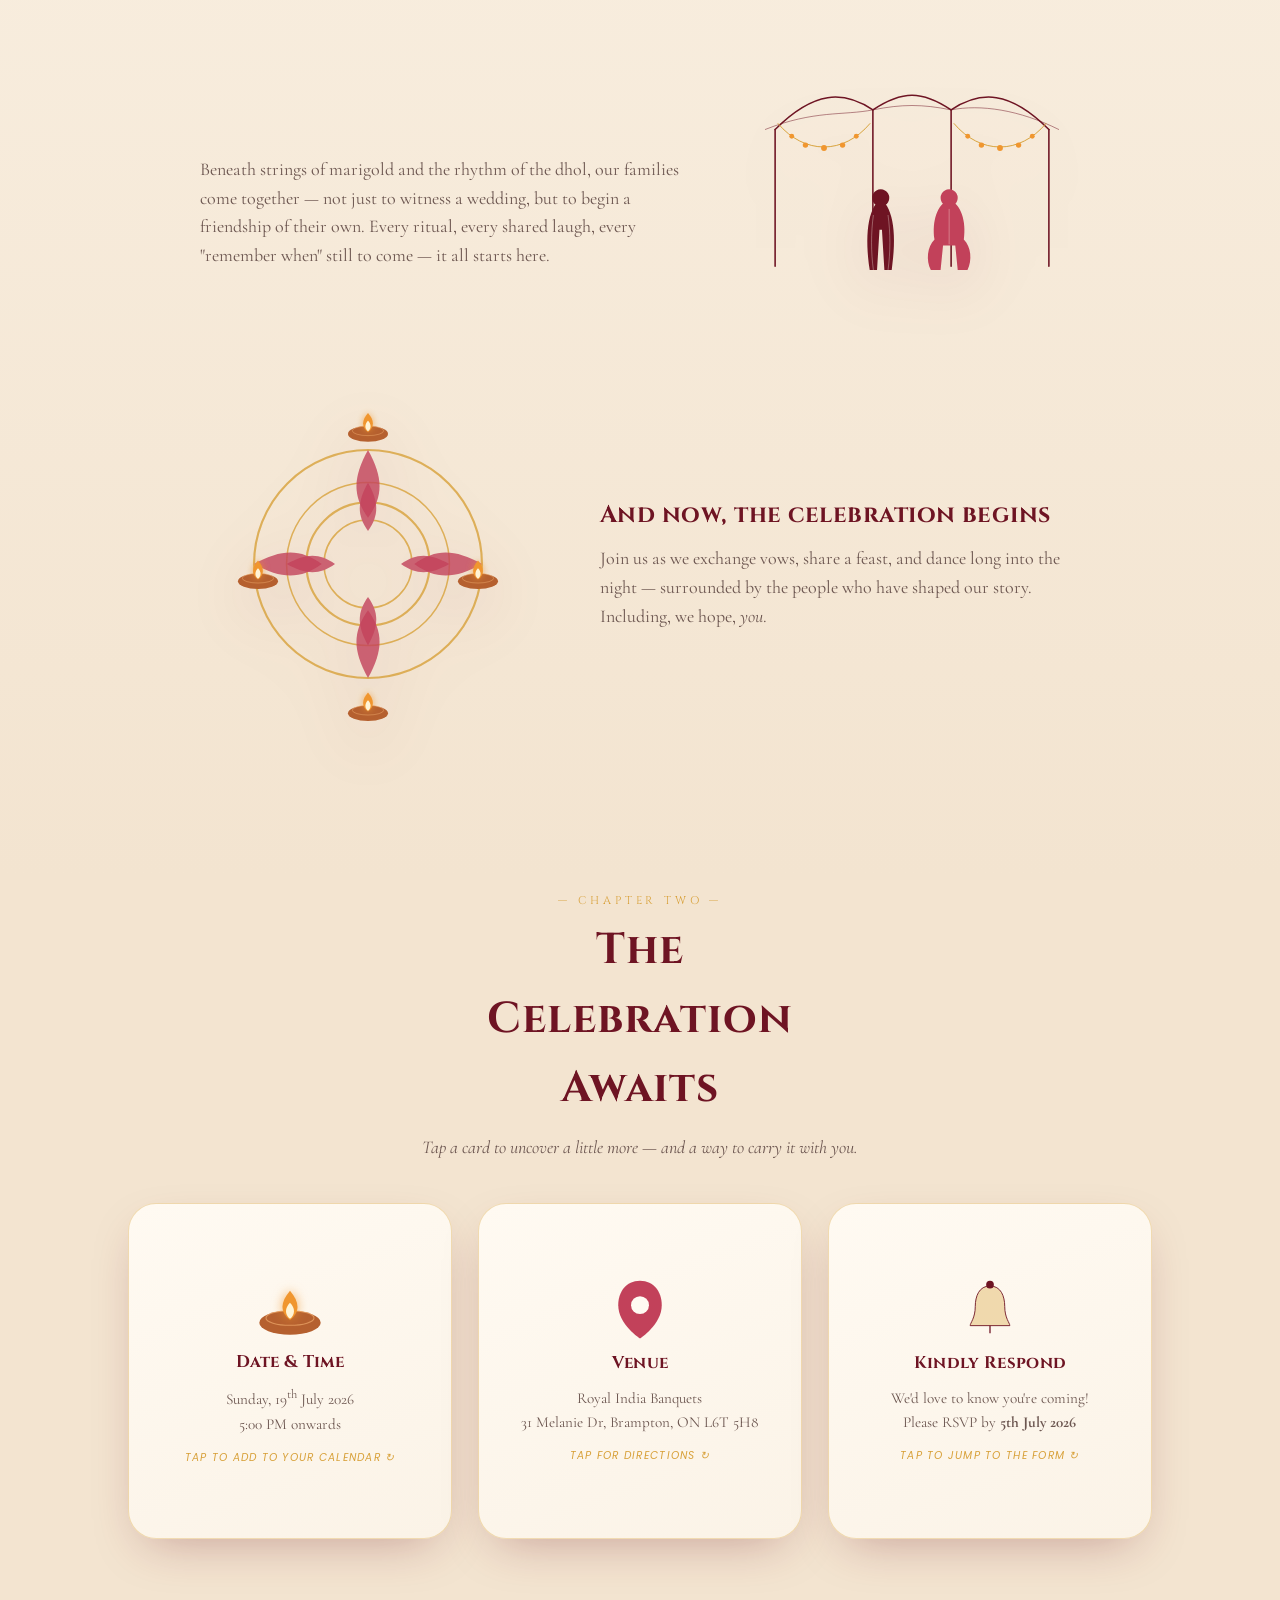
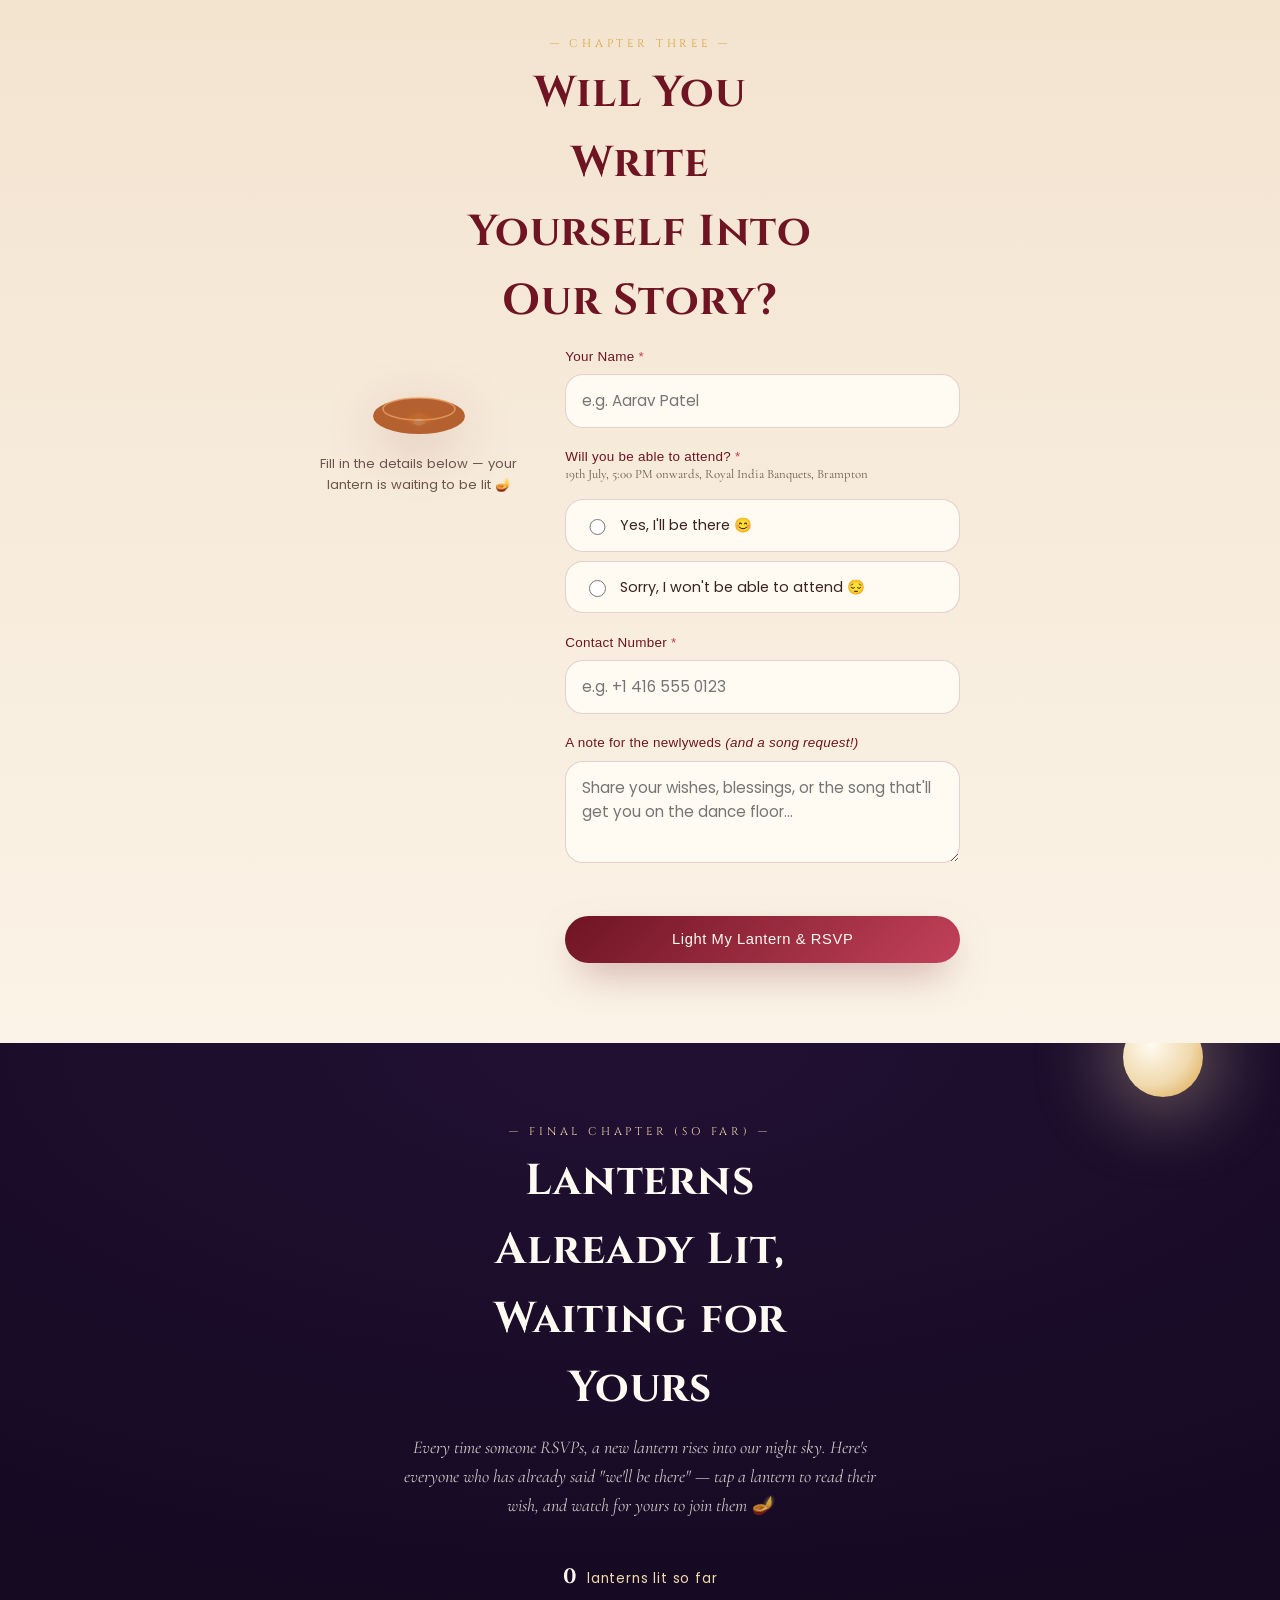
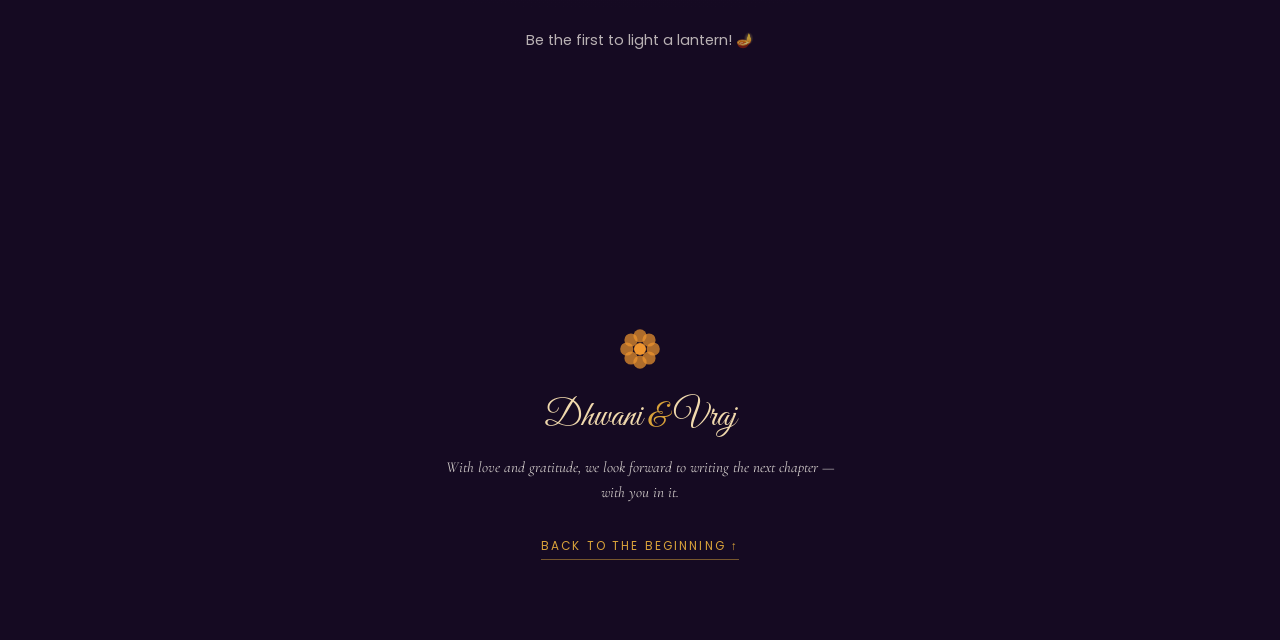
==== commit dba8b8c5: "second" ====
--- a/index.html
+++ b/index.html
@@ -2,10 +2,11 @@
 <html lang="en">
 <head>
   <meta charset="UTF-8" />
-  <meta name="viewport" content="width=device-width, initial-scale=1.0" />
-  <title>Dhwani &amp; Vraj — The Beginning of Forever</title>
+  <meta name="viewport" content="width=device-width, initial-scale=1.0, viewport-fit=cover" />
+  <meta name="theme-color" content="#6e1423" />
+  <title>Dhwani &amp; Vraj — A Lifetime, Beginning Here</title>
   <script>document.documentElement.classList.add('js');</script>
-  <meta name="description" content="Join Dhwani &amp; Vraj as they begin their forever — RSVP for the wedding celebration on 19th July, 2026 at Royal India Banquets, Brampton." />
+  <meta name="description" content="Join Dhwani &amp; Vraj as their story unfolds — RSVP for the wedding celebration on 19th July 2026 at Royal India Banquets, Brampton, and light a lantern on their Wall of Wishes." />
 
   <link rel="preconnect" href="https://fonts.googleapis.com">
   <link rel="preconnect" href="https://fonts.gstatic.com" crossorigin>
@@ -16,313 +17,407 @@
 <body>
 
   <!-- ======================================================================
-       Reusable motif library — hand-drawn-style line art (paisley, peacock
-       feather, diya, lotus, marigold, jali lattice corner) referenced via
-       <use> throughout the page so the same elegant linework repeats
-       consistently as parallax ornaments, icons and borders.
+       Motif & icon library — reusable hand-drawn-style line art, referenced
+       throughout via <use> for parallax ornaments, animated card icons and
+       the illustrated "Our Story" vignettes.
        ====================================================================== -->
   <svg aria-hidden="true" style="position:absolute; width:0; height:0; overflow:hidden;">
     <defs>
-      <!-- Paisley / kairi -->
       <symbol id="motif-paisley" viewBox="0 0 100 150">
-        <path d="M52 12 C 86 14 96 58 74 88 C 60 108 36 112 44 134 C 18 122 6 84 24 54 C 38 31 30 16 52 12 Z" />
-        <circle cx="58" cy="44" r="4.5" />
-        <path d="M52 24 C 70 30 76 56 62 76" class="motif-vein" />
-      </symbol>
-
-      <!-- Peacock feather -->
+        <path fill="currentColor" fill-opacity="0.55" d="M52 12 C 86 14 96 58 74 88 C 60 108 36 112 44 134 C 18 122 6 84 24 54 C 38 31 30 16 52 12 Z" />
+        <circle fill="currentColor" cx="58" cy="44" r="4.5" />
+        <path fill="none" stroke="currentColor" stroke-width="1" opacity="0.6" d="M52 24 C 70 30 76 56 62 76" />
+      </symbol>
+
       <symbol id="motif-feather" viewBox="0 0 70 190">
-        <path d="M35 186 L35 64" class="motif-stem" />
-        <ellipse cx="35" cy="46" rx="26" ry="38" />
-        <ellipse cx="35" cy="46" rx="15" ry="24" />
-        <circle cx="35" cy="46" r="6.5" />
-        <path d="M35 70 C 22 86 14 100 8 118 M35 78 C 24 96 18 110 14 128 M35 86 C 27 104 22 118 19 136" class="motif-vein" />
-        <path d="M35 70 C 48 86 56 100 62 118 M35 78 C 46 96 52 110 56 128 M35 86 C 43 104 48 118 51 136" class="motif-vein" />
-      </symbol>
-
-      <!-- Diya / oil lamp -->
-      <symbol id="motif-diya" viewBox="0 0 100 100">
-        <path d="M14 60 C 14 84 86 84 86 60 C 86 53 70 56 50 58 C 30 56 14 53 14 60 Z" />
-        <path d="M50 54 C 43 38 53 28 48 14 C 62 26 60 44 50 54 Z" class="motif-flame" />
-      </symbol>
-
-      <!-- Lotus -->
-      <symbol id="motif-lotus" viewBox="0 0 100 100">
-        <path d="M50 88 C 30 78 22 56 28 38 C 38 50 46 56 50 70 C 54 56 62 50 72 38 C 78 56 70 78 50 88 Z" />
-        <path d="M50 88 C 38 80 34 64 38 50 C 44 60 48 66 50 76 C 52 66 56 60 62 50 C 66 64 62 80 50 88 Z" class="motif-vein" />
-        <circle cx="50" cy="40" r="3.5" />
-      </symbol>
-
-      <!-- Marigold bloom -->
-      <symbol id="motif-marigold" viewBox="0 0 60 60">
-        <g class="motif-petals">
-          <circle cx="30" cy="14" r="9" />
-          <circle cx="46" cy="30" r="9" />
-          <circle cx="30" cy="46" r="9" />
-          <circle cx="14" cy="30" r="9" />
-          <circle cx="40.5" cy="19.5" r="9" />
-          <circle cx="40.5" cy="40.5" r="9" />
-          <circle cx="19.5" cy="40.5" r="9" />
-          <circle cx="19.5" cy="19.5" r="9" />
+        <path fill="none" stroke="currentColor" stroke-width="1.4" d="M35 186 L35 64" />
+        <ellipse fill="currentColor" fill-opacity="0.5" cx="35" cy="46" rx="26" ry="38" />
+        <ellipse fill="currentColor" fill-opacity="0.75" cx="35" cy="46" rx="15" ry="24" />
+        <circle fill="currentColor" cx="35" cy="46" r="6.5" />
+        <path fill="none" stroke="currentColor" stroke-width="1" opacity="0.5" d="M35 70 C 22 86 14 100 8 118 M35 78 C 24 96 18 110 14 128 M35 86 C 27 104 22 118 19 136" />
+        <path fill="none" stroke="currentColor" stroke-width="1" opacity="0.5" d="M35 70 C 48 86 56 100 62 118 M35 78 C 46 96 52 110 56 128 M35 86 C 43 104 48 118 51 136" />
+      </symbol>
+
+      <symbol id="motif-marigold" viewBox="0 0 80 80">
+        <g fill="currentColor" fill-opacity="0.7">
+          <circle cx="40" cy="18" r="11" /><circle cx="62" cy="40" r="11" />
+          <circle cx="40" cy="62" r="11" /><circle cx="18" cy="40" r="11" />
+          <circle cx="55" cy="25" r="11" /><circle cx="55" cy="55" r="11" />
+          <circle cx="25" cy="55" r="11" /><circle cx="25" cy="25" r="11" />
         </g>
-        <circle cx="30" cy="30" r="8" class="motif-marigold-core" />
-      </symbol>
-
-      <!-- Jali lattice corner ornament -->
-      <symbol id="motif-jali" viewBox="0 0 120 120">
-        <path d="M4 4 H40 M4 4 V40" class="motif-frame" />
-        <circle cx="30" cy="30" r="11" />
-        <circle cx="60" cy="14" r="6" />
-        <circle cx="14" cy="60" r="6" />
-        <path d="M30 19 V41 M19 30 H41" class="motif-vein" />
-        <path d="M58 58 C 70 58 70 70 58 70 C 46 70 46 58 58 58 Z" />
+        <circle class="marigold-core" fill="currentColor" cx="40" cy="40" r="10" />
+      </symbol>
+
+      <!-- Diya with a flickering flame, used as the recurring "light" icon -->
+      <symbol id="motif-diya" viewBox="0 0 120 96">
+        <ellipse class="diya-bowl" cx="60" cy="70" rx="46" ry="18" />
+        <ellipse class="diya-bowl-rim" cx="60" cy="63" rx="36" ry="11" />
+        <g class="diya-flame">
+          <path class="diya-flame__outer" d="M60 22 C 74 38 76 54 60 66 C 44 54 46 38 60 22 Z" />
+          <path class="diya-flame__inner" d="M60 40 C 68 48 68 58 60 64 C 52 58 52 48 60 40 Z" />
+        </g>
+      </symbol>
+
+      <!-- Mandap silhouette: four pillars + scalloped canopy roof -->
+      <symbol id="scene-mandap" viewBox="0 0 360 220">
+        <path fill="none" stroke="#6e1423" stroke-width="1.6" stroke-linecap="round" d="M40 210 L40 70 M140 210 L140 50 M220 210 L220 50 M320 210 L320 70" />
+        <path fill="none" stroke="#6e1423" stroke-width="1.6" stroke-linecap="round" d="M40 70 C 80 30 110 30 140 50 C 170 30 190 30 220 50 C 250 30 280 30 320 70" />
+        <path fill="none" stroke="#6e1423" stroke-width="1" stroke-linecap="round" opacity="0.5" d="M30 70 C 80 50 110 56 140 50 M140 50 C 170 44 190 44 220 50 M220 50 C 250 44 290 50 330 70" />
+      </symbol>
+
+      <!-- Garland: a draped string of marigolds between two points -->
+      <symbol id="scene-garland" viewBox="0 0 200 60">
+        <path fill="none" stroke="#d8a13a" stroke-width="2" stroke-linecap="round" d="M6 6 C 60 70 140 70 194 6" />
+        <g fill="#f0962f">
+          <circle cx="34" cy="32" r="5" /><circle cx="62" cy="50" r="5.5" />
+          <circle cx="100" cy="56" r="6" /><circle cx="138" cy="50" r="5.5" />
+          <circle cx="166" cy="32" r="5" />
+        </g>
+      </symbol>
+
+      <!-- Simple elegant silhouettes representing the couple -->
+      <symbol id="scene-figure-a" viewBox="0 0 80 160">
+        <path fill="#6e1423" d="M40 18 a14 14 0 1 0 0.01 0 Z" />
+        <path fill="#6e1423" d="M40 34 C 18 50 14 96 22 150 L34 150 L38 84 L42 84 L46 150 L58 150 C 66 96 62 50 40 34 Z" />
+        <path fill="none" stroke="#fbf3e7" stroke-width="1" opacity="0.55" d="M28 60 C 24 90 24 120 28 150 M52 60 C 56 90 56 120 52 150" />
+      </symbol>
+      <symbol id="scene-figure-b" viewBox="0 0 80 160">
+        <path fill="#c2415a" d="M40 18 a14 14 0 1 0 0.01 0 Z" />
+        <path fill="#c2415a" d="M40 34 C 60 44 68 70 64 100 C 76 112 78 134 70 150 L54 150 L50 110 L30 110 L26 150 L10 150 C 2 134 4 112 16 100 C 12 70 20 44 40 34 Z" />
+        <path fill="none" stroke="#fbf3e7" stroke-width="1" opacity="0.55" d="M40 50 L40 108" />
+      </symbol>
+
+      <!-- Rangoli "bloom" — a single concentric ring used to build the celebratory mandala -->
+      <symbol id="scene-rangoli-ring" viewBox="0 0 200 200">
+        <circle fill="none" stroke="#d8a13a" stroke-width="1.4" cx="100" cy="100" r="40" />
+        <circle fill="none" stroke="#d8a13a" stroke-width="1.4" cx="100" cy="100" r="74" />
+        <g fill="#c2415a">
+          <path d="M100 26 C 110 44 110 56 100 70 C 90 56 90 44 100 26 Z" />
+          <path d="M174 100 C 156 110 144 110 130 100 C 144 90 156 90 174 100 Z" />
+          <path d="M100 174 C 90 156 90 144 100 130 C 110 144 110 156 100 174 Z" />
+          <path d="M26 100 C 44 90 56 90 70 100 C 56 110 44 110 26 100 Z" />
+        </g>
       </symbol>
     </defs>
   </svg>
 
-  <!-- ============ SCROLL-LINKED BACKDROP ============
-       A fixed full-viewport gradient layer whose colours are interpolated
-       by JS as the visitor scrolls — taking the whole page on a single
-       visual journey from dawn light to a starlit night. -->
-  <div class="day-journey" id="dayJourney" aria-hidden="true">
-    <div class="day-journey__stars" id="journeyStars"></div>
-  </div>
-
-  <!-- Floating petals (decorative, parallax) -->
-  <div class="petal-field" id="petalField" aria-hidden="true"></div>
-
-  <!-- ============ OPENING SEQUENCE ============ -->
+  <!-- ======================================================================
+       Curtain — a brief opening flourish: marigold-strung panels part to
+       reveal the invitation, then settle out of the way for good.
+       ====================================================================== -->
   <div class="curtain" id="curtain" aria-hidden="true">
     <div class="curtain__panel curtain__panel--left">
-      <span class="curtain__garland"><svg><use href="#motif-marigold"/></svg><svg><use href="#motif-marigold"/></svg><svg><use href="#motif-marigold"/></svg><svg><use href="#motif-marigold"/></svg><svg><use href="#motif-marigold"/></svg><svg><use href="#motif-marigold"/></svg></span>
+      <svg class="curtain__garland" viewBox="0 0 60 400" preserveAspectRatio="none"><use href="#scene-garland" transform="rotate(90 30 200) scale(2,0.3) translate(0,-330)"></use></svg>
     </div>
     <div class="curtain__panel curtain__panel--right">
-      <span class="curtain__garland"><svg><use href="#motif-marigold"/></svg><svg><use href="#motif-marigold"/></svg><svg><use href="#motif-marigold"/></svg><svg><use href="#motif-marigold"/></svg><svg><use href="#motif-marigold"/></svg><svg><use href="#motif-marigold"/></svg></span>
+      <svg class="curtain__garland" viewBox="0 0 60 400" preserveAspectRatio="none"><use href="#scene-garland" transform="rotate(90 30 200) scale(2,0.3) translate(0,-330)"></use></svg>
     </div>
-    <p class="curtain__cue">drawing back the toran <span aria-hidden="true">✦</span> please wait</p>
+    <p class="curtain__cue">drawing back the curtain…</p>
   </div>
 
-  <!-- ============ HERO ============ -->
-  <header class="hero" id="top" data-scene="dawn">
-    <svg class="rangoli" id="rangoli" viewBox="0 0 600 600" aria-hidden="true"></svg>
-
-    <p class="hero__eyebrow"><span class="ink-reveal" data-stagger="0">— You are joyfully invited to —</span></p>
-
-    <h1 class="hero__title">
-      <span class="hero__name ink-reveal" data-stagger="1">Dhwani</span>
-      <span class="hero__amp ink-reveal" data-stagger="2" aria-hidden="true">&amp;</span>
-      <span class="hero__name ink-reveal" data-stagger="3">Vraj</span>
+  <!-- Firecracker burst — fires the instant the curtain parts -->
+  <canvas id="fireworks" class="fireworks" aria-hidden="true"></canvas>
+
+  <!-- Drifting petals & motifs — continuous ambient motion across the whole page -->
+  <div class="ambience" id="ambience" aria-hidden="true"></div>
+
+  <!-- ======================================================================
+       HERO
+       ====================================================================== -->
+  <header class="hero" id="top">
+    <svg class="hero__rangoli" id="rangoli" viewBox="0 0 600 600" aria-hidden="true"></svg>
+
+    <p class="hero__eyebrow ink-reveal" data-stagger="0">— you are joyfully invited to —</p>
+    <h1 class="hero__names">
+      <span class="ink-reveal" data-stagger="1">Dhwani</span>
+      <span class="hero__amp ink-reveal" data-stagger="2">&amp;</span>
+      <span class="ink-reveal" data-stagger="3">Vraj</span>
     </h1>
-
-    <p class="hero__tagline"><span class="ink-reveal" data-stagger="4">The Beginning of Forever <span aria-hidden="true">✦</span></span></p>
-
-    <p class="hero__line reveal">A lifetime of love is on its way — woven in marigold, lit in gold, and witnessed by everyone we hold dear. Come, be part of our story.</p>
-
-    <div class="hero__countdown reveal" id="countdown" aria-live="polite">
-      <div class="countdown__unit"><span class="countdown__num" id="cd-days">00</span><span class="countdown__label">Days</span></div>
-      <div class="countdown__unit"><span class="countdown__num" id="cd-hours">00</span><span class="countdown__label">Hours</span></div>
-      <div class="countdown__unit"><span class="countdown__num" id="cd-mins">00</span><span class="countdown__label">Minutes</span></div>
-      <div class="countdown__unit"><span class="countdown__num" id="cd-secs">00</span><span class="countdown__label">Seconds</span></div>
+    <p class="hero__tagline ink-reveal" data-stagger="4">
+      A lifetime of love is on its way — woven in marigold, lit in gold, and witnessed by everyone we hold dear. Come, be part of our story.
+    </p>
+
+    <div class="countdown ink-reveal" data-stagger="5" id="countdown" aria-label="Countdown to the wedding">
+      <div class="countdown__unit"><strong id="cd-days">00</strong><span>days</span></div>
+      <div class="countdown__unit"><strong id="cd-hours">00</strong><span>hours</span></div>
+      <div class="countdown__unit"><strong id="cd-mins">00</strong><span>minutes</span></div>
+      <div class="countdown__unit"><strong id="cd-secs">00</strong><span>seconds</span></div>
     </div>
 
-    <a href="#rsvp" class="hero__cta reveal">
-      <svg class="hero__cta-icon" aria-hidden="true"><use href="#motif-diya"/></svg>
-      <span>RSVP &amp; Light a Lantern</span>
+    <a href="#rsvp" class="btn btn--primary ink-reveal" data-stagger="6">
+      <svg class="btn__icon" viewBox="0 0 120 96" aria-hidden="true"><use href="#motif-diya"></use></svg>
+      RSVP &amp; Light a Lantern
     </a>
 
-    <div class="hero__scrollcue" aria-hidden="true">
-      <span></span>
-      <p>Begin the journey</p>
-    </div>
+    <button type="button" class="hero__scroll-cue" id="scrollCue" aria-label="Scroll to begin the story">
+      <span>begin the journey</span>
+      <span class="hero__scroll-cue-line" aria-hidden="true"></span>
+    </button>
   </header>
 
-  <!-- ============ THE INVITATION (story / narrative) ============ -->
-  <section class="story" id="story" data-scene="daylight">
-    <svg class="parallax-motif parallax-motif--feather" data-depth="0.18" aria-hidden="true"><use href="#motif-feather"/></svg>
-    <svg class="parallax-motif parallax-motif--paisley-l" data-depth="0.1" aria-hidden="true"><use href="#motif-paisley"/></svg>
-
-    <p class="section__eyebrow reveal">— Chapter One —</p>
-    <h2 class="section__title reveal">A Lifetime, Beginning Here</h2>
-
-    <blockquote class="story__quote reveal">
-      “Two souls, one journey — bound not just by tradition, but by a love
-      that grew quietly, then all at once. We invite you to witness the
-      moment our families become one.”
-    </blockquote>
-
-    <p class="story__line reveal">
-      Join us as we exchange vows beneath strings of marigold, to the
-      rhythm of the dhol, surrounded by the people who have shaped our
-      story — including, we hope, <em>you</em>.
-    </p>
-  </section>
-
-  <!-- ============ THE CELEBRATION (details) ============ -->
-  <section class="details" id="details" data-scene="daylight">
-    <p class="section__eyebrow reveal">— Chapter Two —</p>
-    <h2 class="section__title reveal">The Celebration Awaits</h2>
-    <p class="details__sub reveal">Every detail of our day, gathered here for you</p>
-
-    <div class="details__grid">
-      <article class="detail-card reveal" data-tilt>
-        <div class="detail-card__sheen" aria-hidden="true"></div>
-        <svg class="detail-card__icon" aria-hidden="true"><use href="#motif-diya"/></svg>
-        <h3>Date &amp; Time</h3>
-        <p>Sunday, 19<sup>th</sup> July 2026</p>
-        <p>5:00 PM onwards</p>
+  <main>
+    <!-- ======================================================================
+         OUR STORY — an illustrated storybook that assembles, scene by scene,
+         as you scroll: a constellation forming, a mandap rising, a rangoli
+         blooming. Each vignette draws itself in alongside its chapter text.
+         ====================================================================== -->
+    <section class="story" id="story" aria-labelledby="story-heading">
+      <p class="kicker reveal">— Chapter One —</p>
+      <h2 id="story-heading" class="section-title reveal">A Lifetime, Beginning Here</h2>
+
+      <article class="vignette" data-vignette="constellation">
+        <div class="vignette__art">
+          <svg viewBox="0 0 320 320" aria-hidden="true" class="vignette__svg vignette__svg--constellation">
+            <g class="constellation__lines">
+              <path d="M60 240 L120 140 L200 180 L260 80 L160 60 L60 240 Z" />
+            </g>
+            <g class="constellation__stars">
+              <circle cx="60" cy="240" r="5" /><circle cx="120" cy="140" r="5" />
+              <circle cx="200" cy="180" r="5" /><circle cx="260" cy="80" r="5" />
+              <circle cx="160" cy="60" r="5" />
+            </g>
+            <use href="#motif-paisley" class="vignette__motif vignette__motif--a" x="222" y="168" width="64" height="96" />
+          </svg>
+        </div>
+        <div class="vignette__text">
+          <h3 class="reveal">Two paths, quietly drawing closer</h3>
+          <p class="reveal">Long before they had a story to tell, theirs was already being written — in small coincidences, mutual friends, and quiet conversations that grew into something neither of them expected, but both of them now cannot imagine living without.</p>
+        </div>
       </article>
 
-      <article class="detail-card reveal" data-tilt>
-        <div class="detail-card__sheen" aria-hidden="true"></div>
-        <svg class="detail-card__icon" aria-hidden="true"><use href="#motif-lotus"/></svg>
-        <h3>Venue</h3>
-        <p>Royal India Banquets</p>
-        <p>31 Melanie Dr, Brampton, ON L6T 5H8</p>
-        <a class="detail-card__link" href="https://maps.google.com/?q=Royal+India+Banquets,+31+Melanie+Dr,+Brampton+ON+L6T+5H8" target="_blank" rel="noopener">View on map ↗</a>
+      <article class="vignette vignette--reverse" data-vignette="mandap">
+        <div class="vignette__art">
+          <svg viewBox="0 0 360 260" aria-hidden="true" class="vignette__svg vignette__svg--mandap">
+            <use href="#scene-mandap" class="mandap__structure" width="360" height="220" />
+            <use href="#scene-garland" class="mandap__garland mandap__garland--a" x="40" y="56" width="100" height="40" />
+            <use href="#scene-garland" class="mandap__garland mandap__garland--b" x="220" y="56" width="100" height="40" />
+            <use href="#scene-figure-a" class="mandap__figure mandap__figure--a" x="120" y="120" width="56" height="100" />
+            <use href="#scene-figure-b" class="mandap__figure mandap__figure--b" x="190" y="120" width="56" height="100" />
+          </svg>
+        </div>
+        <div class="vignette__text">
+          <h3 class="reveal">Two families, becoming one</h3>
+          <p class="reveal">Beneath strings of marigold and the rhythm of the dhol, our families come together — not just to witness a wedding, but to begin a friendship of their own. Every ritual, every shared laugh, every "remember when" still to come — it all starts here.</p>
+        </div>
       </article>
 
-      <article class="detail-card reveal" data-tilt>
-        <div class="detail-card__sheen" aria-hidden="true"></div>
-        <svg class="detail-card__icon" aria-hidden="true"><use href="#motif-feather"/></svg>
-        <h3>Kindly Respond</h3>
-        <p>We'd love to know you're coming!</p>
-        <p>Please RSVP by <strong>5th July 2026</strong></p>
-        <a class="detail-card__link" href="#rsvp">RSVP below ↓</a>
+      <article class="vignette" data-vignette="bloom">
+        <div class="vignette__art">
+          <svg viewBox="0 0 320 320" aria-hidden="true" class="vignette__svg vignette__svg--bloom">
+            <g class="bloom__rings">
+              <use href="#scene-rangoli-ring" class="bloom__ring bloom__ring--1" x="60" y="60" width="200" height="200" />
+              <use href="#scene-rangoli-ring" class="bloom__ring bloom__ring--2" x="20" y="20" width="280" height="280" />
+            </g>
+            <g class="bloom__diyas">
+              <use href="#motif-diya" x="36" y="148" width="48" height="38" />
+              <use href="#motif-diya" x="236" y="148" width="48" height="38" />
+              <use href="#motif-diya" x="136" y="14" width="48" height="38" />
+              <use href="#motif-diya" x="136" y="268" width="48" height="38" />
+            </g>
+          </svg>
+        </div>
+        <div class="vignette__text">
+          <h3 class="reveal">And now, the celebration begins</h3>
+          <p class="reveal">Join us as we exchange vows, share a feast, and dance long into the night — surrounded by the people who have shaped our story. Including, we hope, <em>you</em>.</p>
+        </div>
       </article>
-    </div>
-  </section>
-
-  <!-- ============ RSVP FORM ============ -->
-  <section class="rsvp" id="rsvp" data-scene="golden">
-    <p class="section__eyebrow reveal">— Chapter Three —</p>
-    <h2 class="section__title reveal">Will You Write Yourself Into Our Story?</h2>
-    <p class="rsvp__sub reveal">Fill in the details below — your lantern is waiting to be lit 🪔</p>
-
-    <div class="rsvp-card reveal">
-      <svg class="rsvp-card__corner rsvp-card__corner--tl" aria-hidden="true"><use href="#motif-jali"/></svg>
-      <svg class="rsvp-card__corner rsvp-card__corner--br" aria-hidden="true"><use href="#motif-jali"/></svg>
-
-      <form class="rsvp-form" id="rsvpForm" novalidate>
-
-        <!-- Name -->
-        <div class="field">
-          <label for="guestName">Your Name <span class="req">*</span></label>
-          <input type="text" id="guestName" name="guestName" required autocomplete="name" placeholder="e.g. Aarav Patel" />
-        </div>
-
-        <!-- Attendance -->
-        <fieldset class="field">
-          <legend>Will you be able to attend our wedding? <span class="req">*</span></legend>
-          <p class="field__hint">19th July, 5:00 PM onwards, Royal India Banquets, Brampton</p>
-          <div class="radio-group">
-            <label class="radio-pill">
+    </section>
+
+    <!-- ======================================================================
+         CELEBRATION DETAILS — ornate, animated, tap-to-reveal cards
+         ====================================================================== -->
+    <section class="details" id="details" aria-labelledby="details-heading">
+      <p class="kicker reveal">— Chapter Two —</p>
+      <h2 id="details-heading" class="section-title reveal">The Celebration Awaits</h2>
+      <p class="section-lead reveal">Tap a card to uncover a little more — and a way to carry it with you.</p>
+
+      <div class="flip-grid">
+        <button type="button" class="flip-card reveal" data-flip aria-expanded="false">
+          <span class="flip-card__inner">
+            <span class="flip-card__face flip-card__face--front">
+              <svg class="flip-card__icon" viewBox="0 0 120 96" aria-hidden="true"><use href="#motif-diya"></use></svg>
+              <strong>Date &amp; Time</strong>
+              <span>Sunday, 19<sup>th</sup> July 2026<br />5:00 PM onwards</span>
+              <em class="flip-card__hint">tap to add to your calendar ↻</em>
+            </span>
+            <span class="flip-card__face flip-card__face--back">
+              <strong>Save it for keeps</strong>
+              <span>Add the whole celebration straight to your phone's calendar — we'll see you there.</span>
+              <span class="btn btn--ghost" id="addToCalendarBtn">＋ Add to calendar</span>
+            </span>
+          </span>
+        </button>
+
+        <button type="button" class="flip-card reveal" data-flip aria-expanded="false">
+          <span class="flip-card__inner">
+            <span class="flip-card__face flip-card__face--front">
+              <svg class="flip-card__icon flip-card__icon--pin" viewBox="0 0 80 100" aria-hidden="true">
+                <path d="M40 6 C 18 6 6 24 6 44 C 6 74 40 96 40 96 C 40 96 74 74 74 44 C 74 24 62 6 40 6 Z" />
+                <circle cx="40" cy="44" r="14" class="pin__core" />
+              </svg>
+              <strong>Venue</strong>
+              <span>Royal India Banquets<br />31 Melanie Dr, Brampton, ON L6T 5H8</span>
+              <em class="flip-card__hint">tap for directions ↻</em>
+            </span>
+            <span class="flip-card__face flip-card__face--back">
+              <strong>Let's get you there</strong>
+              <span>One tap and your maps app will take it from here — doors open at 5:00 PM.</span>
+              <span class="btn btn--ghost" id="directionsBtn">Get directions ↗</span>
+            </span>
+          </span>
+        </button>
+
+        <button type="button" class="flip-card reveal" data-flip aria-expanded="false">
+          <span class="flip-card__inner">
+            <span class="flip-card__face flip-card__face--front">
+              <svg class="flip-card__icon flip-card__icon--bell" viewBox="0 0 90 100" aria-hidden="true">
+                <path class="bell__body" d="M45 14 C 28 14 22 30 22 46 C 22 64 14 72 14 76 L76 76 C 76 72 68 64 68 46 C 68 30 62 14 45 14 Z" />
+                <circle class="bell__top" cx="45" cy="12" r="6" />
+                <path class="bell__clapper" d="M45 76 L45 88" />
+              </svg>
+              <strong>Kindly Respond</strong>
+              <span>We'd love to know you're coming!<br />Please RSVP by <b>5th July 2026</b></span>
+              <em class="flip-card__hint">tap to jump to the form ↻</em>
+            </span>
+            <span class="flip-card__face flip-card__face--back">
+              <strong>Your seat is waiting</strong>
+              <span>It only takes a moment — and it lights a lantern on our wall the instant you do.</span>
+              <span class="btn btn--ghost" data-jump="#rsvp">RSVP below ↓</span>
+            </span>
+          </span>
+        </button>
+      </div>
+    </section>
+
+    <!-- ======================================================================
+         RSVP — the form, with a diya that brightens as you complete it
+         ====================================================================== -->
+    <section class="rsvp" id="rsvp" aria-labelledby="rsvp-heading">
+      <p class="kicker reveal">— Chapter Three —</p>
+      <h2 id="rsvp-heading" class="section-title reveal">Will You Write Yourself Into Our Story?</h2>
+
+      <div class="rsvp__layout">
+        <div class="rsvp__lamp reveal" aria-hidden="true">
+          <svg viewBox="0 0 120 96" class="rsvp__lamp-svg" id="rsvpLamp">
+            <ellipse class="diya-bowl" cx="60" cy="70" rx="46" ry="18" />
+            <ellipse class="diya-bowl-rim" cx="60" cy="63" rx="36" ry="11" />
+            <g class="diya-flame">
+              <path class="diya-flame__outer" d="M60 22 C 74 38 76 54 60 66 C 44 54 46 38 60 22 Z" />
+              <path class="diya-flame__inner" d="M60 40 C 68 48 68 58 60 64 C 52 58 52 48 60 40 Z" />
+            </g>
+          </svg>
+          <p class="rsvp__lamp-caption" id="rsvpLampCaption">Fill in the details below — your lantern is waiting to be lit 🪔</p>
+        </div>
+
+        <form id="rsvpForm" class="form reveal" novalidate>
+          <label class="field">
+            <span class="field__label">Your Name <span class="req">*</span></span>
+            <input type="text" id="guestName" name="guestName" required autocomplete="name" placeholder="e.g. Aarav Patel" />
+          </label>
+
+          <fieldset class="field field--choice">
+            <legend class="field__label">Will you be able to attend? <span class="req">*</span></legend>
+            <p class="field__note">19th July, 5:00 PM onwards, Royal India Banquets, Brampton</p>
+            <label class="choice-pill">
               <input type="radio" name="attending" value="yes" required />
-              <span>Yes, I will be there 😊</span>
+              <span>Yes, I'll be there 😊</span>
             </label>
-            <label class="radio-pill">
+            <label class="choice-pill">
               <input type="radio" name="attending" value="no" required />
               <span>Sorry, I won't be able to attend 😔</span>
             </label>
+          </fieldset>
+
+          <div id="attendingFields" hidden>
+            <label class="field">
+              <span class="field__label">How many guests, including you?</span>
+              <select id="guestCount" name="guestCount">
+                <option value="">Select…</option>
+                <option value="1">Just me</option>
+                <option value="2">2 guests</option>
+                <option value="3">3 guests</option>
+                <option value="4">4 guests</option>
+                <option value="more">More than 4</option>
+              </select>
+            </label>
+            <input type="number" inputmode="numeric" min="1" id="guestCountSpecify" class="field__specify" placeholder="How many in total?" hidden />
+
+            <label class="field">
+              <span class="field__label">How many will need a Swaminarayan-style meal?</span>
+              <select id="foodCount" name="foodCount">
+                <option value="">Select…</option>
+                <option value="1">1</option>
+                <option value="2">2</option>
+                <option value="3">3</option>
+                <option value="4">4</option>
+                <option value="more">More than 4</option>
+              </select>
+            </label>
+            <input type="number" inputmode="numeric" min="1" id="foodCountSpecify" class="field__specify" placeholder="How many meals?" hidden />
           </div>
-        </fieldset>
-
-        <!-- Conditional block: only meaningful if attending -->
-        <div id="attendingFields" class="attending-fields" hidden>
-
-          <!-- Guest count -->
-          <div class="field">
-            <label for="guestCount">Number of guests attending (including yourself) <span class="req">*</span></label>
-            <select id="guestCount" name="guestCount">
-              <option value="" disabled selected>Select a number</option>
-              <option value="1">1</option>
-              <option value="2">2</option>
-              <option value="3">3</option>
-              <option value="4">4</option>
-              <option value="5">5</option>
-              <option value="6">6</option>
-              <option value="7">7</option>
-              <option value="more">More than 7</option>
-            </select>
-            <input type="text" id="guestCountSpecify" class="specify-input" hidden placeholder="Please specify how many guests" />
-          </div>
-
-          <!-- Food preference -->
-          <div class="field">
-            <label for="foodCount">How many attendees prefer Swaminarayan food (without onion and garlic)? <span class="req">*</span></label>
-            <select id="foodCount" name="foodCount">
-              <option value="" disabled selected>Select a number</option>
-              <option value="0">None</option>
-              <option value="1">1</option>
-              <option value="2">2</option>
-              <option value="3">3</option>
-              <option value="4">4</option>
-              <option value="5">5</option>
-              <option value="6">6</option>
-              <option value="7">7</option>
-              <option value="more">More than 7</option>
-            </select>
-            <input type="text" id="foodCountSpecify" class="specify-input" hidden placeholder="Please specify how many" />
-          </div>
-        </div>
-
-        <!-- Contact -->
-        <div class="field">
-          <label for="contactNumber">Contact Number <span class="req">*</span></label>
-          <input type="tel" id="contactNumber" name="contactNumber" required autocomplete="tel" placeholder="e.g. +1 416 555 0123" />
-        </div>
-
-        <!-- Message -->
-        <div class="field">
-          <label for="message">A note for the newlyweds 👰‍♀️💖🤵‍♂️ (and a song request!)</label>
-          <textarea id="message" name="message" rows="4" placeholder="Share your wishes, blessings, or the song that'll get you on the dance floor..."></textarea>
-        </div>
-
-        <button type="submit" class="rsvp-form__submit" id="submitBtn">
-          <span class="btn-label">Light My Lantern &amp; RSVP</span>
-          <span class="btn-spinner" aria-hidden="true"></span>
-        </button>
-
-        <p class="rsvp-form__status" id="formStatus" role="status" aria-live="polite"></p>
-      </form>
-    </div>
-  </section>
-
-  <!-- ============ LANTERN WALL ============ -->
-  <section class="lantern-wall" id="lanterns" data-scene="night">
-    <div class="lantern-wall__moon" aria-hidden="true"></div>
-    <svg class="parallax-motif parallax-motif--paisley-r" data-depth="0.12" aria-hidden="true"><use href="#motif-paisley"/></svg>
-
-    <p class="section__eyebrow reveal section__eyebrow--light">— Final Chapter (so far) —</p>
-    <h2 class="section__title reveal section__title--light">Lanterns Already Lit, Waiting for Yours</h2>
-    <p class="lantern-wall__sub reveal">Every time someone RSVPs, a new lantern rises into our night sky. Here's everyone who has already said "we'll be there" — watch for yours to join them 🪔</p>
-
-    <div class="lantern-wall__counter reveal">
-      <span id="lanternCount">0</span>
-      <span class="lantern-wall__counter-label">lanterns lit so far</span>
-    </div>
-
-    <div class="lantern-sky" id="lanternSky" aria-live="polite"></div>
-  </section>
-
-  <!-- ============ SUCCESS OVERLAY ============ -->
-  <div class="success-overlay" id="successOverlay" hidden>
+
+          <label class="field">
+            <span class="field__label">Contact Number <span class="req">*</span></span>
+            <input type="tel" id="contactNumber" name="contactNumber" required autocomplete="tel" inputmode="tel" placeholder="e.g. +1 416 555 0123" />
+          </label>
+
+          <label class="field">
+            <span class="field__label">A note for the newlyweds <em>(and a song request!)</em></span>
+            <textarea id="message" name="message" rows="3" placeholder="Share your wishes, blessings, or the song that'll get you on the dance floor…"></textarea>
+          </label>
+
+          <p id="formStatus" class="form-status" role="status" aria-live="polite"></p>
+
+          <button type="submit" class="btn btn--primary btn--block" id="submitBtn">
+            <span class="btn__label">Light My Lantern &amp; RSVP</span>
+          </button>
+        </form>
+      </div>
+    </section>
+
+    <!-- ======================================================================
+         LANTERN WALL — lanterns drift skyward with gentle physics; tap one
+         to read the little wish that came with it.
+         ====================================================================== -->
+    <section class="lantern-wall" id="lanterns" aria-labelledby="lantern-heading">
+      <div class="lantern-wall__sky" id="lanternSky" aria-hidden="true">
+        <div class="lantern-wall__moon"></div>
+      </div>
+      <p class="kicker kicker--light reveal">— Final Chapter (so far) —</p>
+      <h2 id="lantern-heading" class="section-title section-title--light reveal">Lanterns Already Lit, Waiting for Yours</h2>
+      <p class="section-lead section-lead--light reveal">
+        Every time someone RSVPs, a new lantern rises into our night sky. Here's everyone who has already said "we'll be there" — tap a lantern to read their wish, and watch for yours to join them 🪔
+      </p>
+      <p class="lantern-wall__count reveal"><strong id="lanternCount">0</strong> lanterns lit so far</p>
+      <div class="lantern-field" id="lanternField" aria-live="polite">
+        <p class="lantern-field__empty">Be the first to light a lantern! 🪔</p>
+      </div>
+    </section>
+  </main>
+
+  <footer class="footer">
+    <svg class="footer__motif" viewBox="0 0 80 80" aria-hidden="true"><use href="#motif-marigold"></use></svg>
+    <p class="footer__names">Dhwani <span class="hero__amp">&amp;</span> Vraj</p>
+    <p class="footer__line">With love and gratitude, we look forward to writing the next chapter — with you in it.</p>
+    <a href="#top" class="footer__back">back to the beginning ↑</a>
+  </footer>
+
+  <!-- Lantern wish popover -->
+  <div class="lantern-wish" id="lanternWish" hidden>
+    <p class="lantern-wish__name" id="lanternWishName"></p>
+    <p class="lantern-wish__text" id="lanternWishText"></p>
+    <button type="button" class="lantern-wish__close" id="lanternWishClose" aria-label="Close">×</button>
+  </div>
+
+  <!-- Success overlay shown after a successful RSVP -->
+  <div id="successOverlay" class="success-overlay" hidden>
     <div class="success-card">
-      <svg class="success-card__lantern" aria-hidden="true"><use href="#motif-diya"/></svg>
+      <span class="success-card__icon" aria-hidden="true">🪔</span>
       <h3>Thank you, <span id="successName">friend</span>!</h3>
-      <p id="successMessage">Your lantern now glows on our Wall of Wishes. We can't wait to celebrate with you!</p>
-      <button class="success-card__close" id="successClose">Close</button>
+      <p id="successMessage"></p>
+      <button type="button" class="btn btn--primary" id="successClose">Close</button>
     </div>
   </div>
-
-  <!-- ============ FOOTER ============ -->
-  <footer class="site-footer" data-scene="night">
-    <span class="site-footer__garland" aria-hidden="true">
-      <svg><use href="#motif-marigold"/></svg><svg><use href="#motif-marigold"/></svg><svg><use href="#motif-marigold"/></svg><svg><use href="#motif-marigold"/></svg><svg><use href="#motif-marigold"/></svg>
-    </span>
-    <p class="site-footer__names">Dhwani <span aria-hidden="true">&amp;</span> Vraj</p>
-    <p class="site-footer__note">With love and gratitude, we look forward to writing the next chapter — with you in it.</p>
-    <a href="#top" class="site-footer__top">Back to the beginning ↑</a>
-  </footer>
 
   <script type="module" src="js/main.js"></script>
 </body>
--- a/css/styles.css
+++ b/css/styles.css
@@ -1,870 +1,958 @@
-/* ===========================================================
-   Dhwani & Vraj — "A Wedding Day, Told Through Light"
-   A single visual journey: the backdrop itself drifts from
-   dawn gold, through daylight & a golden-hour glow, into a
-   starlit night — mirroring the arc of an actual wedding day.
-   Hand-drawn-style motifs (paisley, peacock feather, diya,
-   lotus, marigold, jali lattice) carry the Gujarati wedding
-   aesthetic throughout as parallax ornament & icons.
-   =========================================================== */
+/* =====================================================================
+   Dhwani & Vraj — "Illustrated Storybook"
+   Warm cream / deep maroon / gold / peacock palette. Mobile-first,
+   richly layered with continuous ambient motion and scroll choreography.
+   ===================================================================== */
 
 :root {
+  --cream: #fbf3e7;
+  --cream-deep: #f3e4d0;
+  --paper: #fffaf2;
   --maroon: #6e1423;
-  --maroon-deep: #3f0d16;
-  --maroon-warm: #4a0f1c;
-  --gold: #d4af37;
-  --gold-light: #f6e3b4;
-  --ivory: #fff8ec;
+  --maroon-deep: #4a0d18;
+  --rose: #c2415a;
+  --gold: #d8a13a;
+  --gold-soft: #f0d9ad;
   --peacock: #0e6e6e;
-  --blush: #e8a3a3;
-  --marigold: #f4a533;
-  --ink: #2a1810;
+  --peacock-deep: #0a4f4f;
+  --marigold: #f0962f;
+  --ink: #3a2420;
+  --ink-soft: #6c5650;
+  --night: #221033;
+  --night-deep: #150a22;
 
   --font-display: 'Cinzel', serif;
-  --font-elegant: 'Cormorant Garamond', serif;
   --font-script: 'Great Vibes', cursive;
-  --font-body: 'Poppins', sans-serif;
-
-  --shadow-soft: 0 10px 40px rgba(63, 13, 22, 0.18);
-
-  /* Day-journey gradient stops — overwritten live by JS as the visitor
-     scrolls (see main.js `dayJourney`). Defaults match the dawn scene
-     so the very first paint is already correct. */
-  --j-top: #fdf2dc;
-  --j-mid: #fbe0c0;
-  --j-bottom: #f6cf9e;
-  --stars-opacity: 0;
+  --font-serif: 'Cormorant Garamond', serif;
+  --font-sans: 'Poppins', sans-serif;
+
+  --radius-lg: 28px;
+  --radius-md: 18px;
+  --shadow-soft: 0 18px 50px -18px rgba(110, 20, 35, 0.35);
+  --shadow-deep: 0 28px 70px -20px rgba(34, 16, 51, 0.55);
+
+  color-scheme: light;
 }
 
 * { box-sizing: border-box; }
-
 html { scroll-behavior: smooth; }
 
 body {
   margin: 0;
-  font-family: var(--font-body);
+  font-family: var(--font-serif);
+  font-size: 18px;
+  line-height: 1.6;
   color: var(--ink);
+  background: var(--cream);
   overflow-x: hidden;
-}
-
-img { max-width: 100%; display: block; }
+  -webkit-font-smoothing: antialiased;
+}
+
+img, svg { display: block; max-width: 100%; }
 a { color: inherit; }
-::selection { background: var(--gold-light); color: var(--maroon-deep); }
-
-svg { fill: none; stroke: currentColor; stroke-width: 1.6; stroke-linecap: round; stroke-linejoin: round; }
-
-/* ===================== The Day Journey backdrop ===================== */
-.day-journey {
-  position: fixed;
-  inset: 0;
-  z-index: -2;
-  background: linear-gradient(180deg, var(--j-top) 0%, var(--j-mid) 55%, var(--j-bottom) 100%);
-  transition: background 0.4s linear;
-}
-.day-journey__stars {
-  position: absolute;
-  inset: 0;
-  opacity: var(--stars-opacity);
-  transition: opacity 1.2s ease;
-}
-.star {
-  position: absolute;
-  width: 2px;
-  height: 2px;
-  border-radius: 50%;
-  background: #fff;
-  animation: twinkle 4s ease-in-out infinite;
-}
-@keyframes twinkle {
-  0%, 100% { opacity: 0.15; transform: scale(1); }
-  50% { opacity: 0.95; transform: scale(1.6); }
-}
-
-/* ===================== Reveal-on-scroll & ink-stroke reveals =====================
-   Progressive enhancement, "no-flash" pattern: content is fully visible
-   by default (so the page never looks empty if JS can't run — e.g.
-   opened as a file:// URL where ES module scripts are CORS-blocked).
-   An inline <script> in <head> adds `.js` to <html> SYNCHRONOUSLY,
-   before first paint — only then do these rules hide elements, so
-   there is no flash of visible-then-hidden content either way. */
-html.js .reveal {
-  opacity: 0;
-  transform: translateY(28px);
-  transition: opacity 0.9s ease, transform 0.9s ease;
-}
-html.js .reveal.is-visible { opacity: 1; transform: translateY(0); }
-
-html.js .ink-reveal {
-  display: inline-block;
-  opacity: 0;
-  filter: blur(9px);
-  transform: translateY(0.3em) scale(0.97);
-  transition: opacity 1.1s cubic-bezier(.2,.7,.2,1), filter 1.1s cubic-bezier(.2,.7,.2,1), transform 1.1s cubic-bezier(.2,.7,.2,1);
-}
-html.js .ink-reveal.is-visible { opacity: 1; filter: blur(0); transform: translateY(0) scale(1); }
-
-/* ===================== Floating petal field (parallax) ===================== */
-.petal-field {
+
+h1, h2, h3 { font-family: var(--font-display); margin: 0; letter-spacing: 0.02em; }
+p { margin: 0; }
+
+.req { color: var(--rose); }
+
+/* -- No-JS / pre-JS guards: never show a blank page, never flash unstyled motion -- */
+.curtain, .ambience, .ink-reveal, .reveal { opacity: 1; }
+html.js .curtain { opacity: 1; }
+html.js .ink-reveal,
+html.js .reveal { opacity: 0; }
+html:not(.js) .curtain { display: none; }
+
+/* =====================================================================
+   Ambient motif field — continuous slow drift of paisleys, feathers,
+   marigolds across the entire page (decorative, aria-hidden).
+   ===================================================================== */
+.ambience {
   position: fixed;
   inset: 0;
   pointer-events: none;
   z-index: 1;
   overflow: hidden;
 }
-.petal {
-  position: absolute;
-  top: -10vh;
-  font-size: 1.4rem;
-  opacity: 0.6;
-  will-change: transform;
-  animation-name: petal-fall;
-  animation-timing-function: linear;
-  animation-iteration-count: infinite;
-  filter: drop-shadow(0 2px 6px rgba(110, 20, 35, 0.22));
-}
-@keyframes petal-fall {
-  0% { transform: translateY(-10vh) translateX(0) rotate(0deg); opacity: 0; }
-  8% { opacity: 0.65; }
-  92% { opacity: 0.5; }
-  100% { transform: translateY(110vh) translateX(var(--drift, 40px)) rotate(360deg); opacity: 0; }
-}
-
-/* ===================== Opening curtain sequence =====================
-   Only ever shown when JS is confirmed active (html.js) — otherwise it
-   would permanently block the content on a no-JS visit. */
-.curtain { display: none; }
-html.js .curtain {
+.ambience__item {
+  position: absolute;
+  opacity: 0;
+  fill: currentColor;
+  animation: drift-up linear infinite, fade-in-out linear infinite;
+  will-change: transform, opacity;
+}
+.ambience__item--paisley { color: color-mix(in srgb, var(--rose) 55%, transparent); }
+.ambience__item--feather { color: color-mix(in srgb, var(--peacock) 50%, transparent); }
+.ambience__item--marigold { color: color-mix(in srgb, var(--marigold) 60%, transparent); }
+.ambience__item--petal {
+  border-radius: 100% 0 100% 0;
+  background: color-mix(in srgb, var(--rose) 45%, transparent);
+}
+
+@keyframes drift-up {
+  from { transform: translate3d(0, 110vh, 0) rotate(0deg); }
+  to   { transform: translate3d(var(--drift-x, 40px), -20vh, 0) rotate(var(--drift-rot, 220deg)); }
+}
+@keyframes fade-in-out {
+  0%, 100% { opacity: 0; }
+  12%, 85% { opacity: var(--drift-opacity, 0.5); }
+}
+
+/* =====================================================================
+   Curtain — opening flourish
+   ===================================================================== */
+.curtain {
   position: fixed;
   inset: 0;
-  z-index: 200;
+  z-index: 90;
   display: flex;
   pointer-events: none;
 }
+html.js .curtain { pointer-events: auto; }
 .curtain__panel {
   flex: 1;
-  position: relative;
-  background: linear-gradient(180deg, var(--maroon) 0%, var(--maroon-deep) 100%);
-  display: flex;
-  overflow: hidden;
-  transition: transform 1.4s cubic-bezier(.7,0,.2,1);
-}
-.curtain__panel--left { justify-content: flex-end; transform: translateX(0); }
-.curtain__panel--right { justify-content: flex-start; transform: translateX(0); }
-.curtain.is-open .curtain__panel--left { transform: translateX(-100%); }
-.curtain.is-open .curtain__panel--right { transform: translateX(100%); }
-.curtain.is-hidden { visibility: hidden; }
-
+  background:
+    linear-gradient(135deg, var(--maroon) 0%, var(--maroon-deep) 60%),
+    repeating-linear-gradient(115deg, rgba(216,161,58,0.12) 0 2px, transparent 2px 26px);
+  position: relative;
+  transition: transform 1.1s cubic-bezier(.76,0,.2,1);
+  box-shadow: 0 0 80px rgba(0,0,0,0.4);
+}
+.curtain__panel--left { transform-origin: left center; }
+.curtain__panel--right { transform-origin: right center; }
+html.js.curtain-open .curtain__panel--left { transform: translateX(-104%) scaleX(0.8); }
+html.js.curtain-open .curtain__panel--right { transform: translateX(104%) scaleX(0.8); }
+html.js.curtain-gone .curtain { display: none; }
+
+.fireworks {
+  position: fixed;
+  inset: 0;
+  z-index: 91;
+  pointer-events: none;
+  opacity: 1;
+  transition: opacity 1.2s ease;
+}
+.fireworks.is-done { opacity: 0; }
+html:not(.js) .fireworks,
+html.js.curtain-gone .fireworks { display: none; }
 .curtain__garland {
-  display: flex;
-  flex-direction: column;
-  gap: 0.4rem;
-  padding: 2.4rem 1.6rem;
-  color: var(--marigold);
-}
-.curtain__garland svg { width: 2.6rem; height: 2.6rem; stroke: var(--gold-light); fill: var(--marigold); opacity: 0.92; }
-.curtain__garland svg .motif-marigold-core { fill: var(--maroon-deep); stroke: none; }
-
+  position: absolute;
+  inset: 0;
+  width: 100%;
+  height: 100%;
+  color: var(--gold);
+  opacity: 0.85;
+}
+.curtain__garland :is(circle, path) { fill: none; stroke: currentColor; stroke-width: 2; }
+.curtain__garland .garland-buds circle { fill: var(--marigold); stroke: none; }
 .curtain__cue {
   position: absolute;
-  bottom: 2.4rem;
+  bottom: 14%;
   left: 50%;
   transform: translateX(-50%);
-  color: var(--gold-light);
-  font-family: var(--font-elegant);
-  font-style: italic;
-  letter-spacing: 0.1em;
-  font-size: 0.9rem;
-  white-space: nowrap;
-  opacity: 0.85;
-  transition: opacity 0.5s ease;
-}
-.curtain.is-open .curtain__cue { opacity: 0; }
-
-/* ===================== Shared motif styling ===================== */
-.parallax-motif {
-  position: absolute;
-  width: clamp(120px, 18vw, 240px);
-  height: auto;
-  color: var(--maroon);
-  opacity: 0.12;
-  pointer-events: none;
-  z-index: 0;
-  will-change: transform;
-}
-.parallax-motif--feather { top: 6%; right: -3%; color: var(--peacock); width: clamp(100px, 14vw, 190px); }
-.parallax-motif--paisley-l { bottom: 4%; left: -4%; transform: scaleX(-1); }
-.parallax-motif--paisley-r { top: 8%; right: -2%; color: var(--gold); opacity: 0.16; }
-
-.motif-vein, .motif-stem, .motif-frame { stroke-width: 1.1; opacity: 0.7; }
-#motif-diya .motif-flame { fill: var(--marigold); stroke: none; }
-#motif-marigold .motif-petals circle { fill: var(--marigold); stroke: var(--gold-light); stroke-width: 0.8; }
-#motif-marigold .motif-marigold-core { fill: var(--maroon); stroke: none; }
-
-/* ===================== Section heading shared styles ===================== */
-.section__eyebrow {
-  font-family: var(--font-elegant);
-  font-style: italic;
-  letter-spacing: 0.14em;
-  color: var(--peacock);
+  color: var(--gold-soft);
+  font-family: var(--font-display);
+  font-size: 0.78rem;
+  letter-spacing: 0.32em;
+  text-transform: uppercase;
   text-align: center;
-  margin: 0 0 0.4rem;
-  position: relative;
-  z-index: 1;
-}
-.section__eyebrow--light { color: var(--gold-light); }
-.section__title {
-  font-family: var(--font-display);
-  text-align: center;
-  font-size: clamp(1.7rem, 4.6vw, 2.6rem);
-  color: var(--maroon);
-  max-width: 42rem;
-  margin: 0 auto 2.6rem;
-  line-height: 1.3;
-  letter-spacing: 0.01em;
-  position: relative;
-  z-index: 1;
-}
-.section__title--light { color: var(--ivory); }
-
-/* ===================== Hero ===================== */
+  opacity: 0.8;
+  animation: pulse-soft 2s ease-in-out infinite;
+}
+html.js.curtain-open .curtain__cue,
+html.js.curtain-gone .curtain__cue { opacity: 0; }
+@keyframes pulse-soft { 0%,100% { opacity: 0.45; } 50% { opacity: 0.95; } }
+
+/* =====================================================================
+   HERO
+   ===================================================================== */
 .hero {
   position: relative;
-  min-height: 100vh;
+  min-height: 100svh;
   display: flex;
   flex-direction: column;
   align-items: center;
   justify-content: center;
   text-align: center;
-  padding: 6rem 1.5rem 4rem;
+  padding: 8vh 6vw 6vh;
+  gap: 1.1rem;
   overflow: hidden;
-  z-index: 2;
-}
-
-.rangoli {
-  position: absolute;
+  background:
+    radial-gradient(120% 90% at 50% -10%, var(--paper) 0%, var(--cream) 45%, var(--cream-deep) 100%);
+  isolation: isolate;
+}
+
+.hero__rangoli {
+  position: absolute;
+  z-index: -1;
   top: 50%;
   left: 50%;
-  width: min(120vmin, 920px);
-  height: min(120vmin, 920px);
-  transform: translate(-50%, -50%);
-  color: var(--maroon);
-  opacity: 0.16;
-  z-index: 0;
-  animation: spin-slow 220s linear infinite;
-}
-.rangoli path,
-.rangoli circle { vector-effect: non-scaling-stroke; }
-.rangoli__petal { fill: rgba(212, 175, 55, 0.12); stroke: currentColor; stroke-width: 1.1; }
-.rangoli__ring { fill: none; stroke: currentColor; stroke-width: 0.8; opacity: 0.55; }
-.rangoli__dot { fill: var(--gold); stroke: none; }
-@keyframes spin-slow { to { transform: translate(-50%, -50%) rotate(360deg); } }
+  width: min(160vw, 1100px);
+  height: min(160vw, 1100px);
+  transform: translate(-50%, -50%) rotate(0deg);
+  color: var(--gold);
+  opacity: 0.22;
+  animation: rangoli-spin 140s linear infinite;
+}
+.hero__rangoli circle, .hero__rangoli path {
+  fill: none;
+  stroke: currentColor;
+  stroke-width: 1.1;
+  vector-effect: non-scaling-stroke;
+}
+.hero__rangoli .rangoli-petal { fill: currentColor; stroke: none; opacity: 0.7; }
+@keyframes rangoli-spin { to { transform: translate(-50%, -50%) rotate(360deg); } }
 
 .hero__eyebrow {
-  position: relative;
-  z-index: 1;
-  font-family: var(--font-elegant);
-  font-style: italic;
-  letter-spacing: 0.12em;
-  color: var(--peacock);
-  font-size: 1.05rem;
-  margin: 0 0 0.5rem;
-}
-
-.hero__title {
-  position: relative;
-  z-index: 1;
+  font-family: var(--font-display);
+  font-size: 0.74rem;
+  letter-spacing: 0.34em;
+  text-transform: uppercase;
+  color: var(--ink-soft);
+}
+
+.hero__names {
   font-family: var(--font-script);
   font-weight: 400;
-  font-size: clamp(3.2rem, 11vw, 7rem);
+  font-size: clamp(3.4rem, 18vw, 6.4rem);
   line-height: 1.05;
-  margin: 0;
   color: var(--maroon);
-  text-shadow: 0 6px 30px rgba(110, 20, 35, 0.18);
-}
-.hero__name { display: inline-block; animation: gentle-float 6s ease-in-out infinite; }
-.hero__title .hero__name:last-child { animation-delay: 0.6s; }
+  display: flex;
+  align-items: center;
+  justify-content: center;
+  flex-wrap: wrap;
+  gap: 0.18em;
+  text-shadow: 0 6px 30px rgba(110,20,35,0.18);
+}
 .hero__amp {
-  display: inline-block;
-  font-family: var(--font-elegant);
+  font-family: var(--font-script);
+  color: var(--gold);
+  font-size: 0.9em;
+}
+
+.hero__tagline {
+  max-width: 34rem;
+  font-size: 1.08rem;
   font-style: italic;
-  font-size: 0.55em;
-  margin: 0 0.25em;
-  color: var(--gold);
-  vertical-align: middle;
-}
-@keyframes gentle-float {
-  0%, 100% { transform: translateY(0) rotate(0deg); }
-  50% { transform: translateY(-10px) rotate(-1.2deg); }
-}
-
-.hero__tagline {
-  position: relative;
-  z-index: 1;
-  font-family: var(--font-elegant);
-  font-size: clamp(1.3rem, 3vw, 1.9rem);
-  font-style: italic;
-  color: var(--ink);
-  margin: 0.6rem 0 1rem;
-}
-
-.hero__line {
-  position: relative;
-  z-index: 1;
-  max-width: 38rem;
-  font-size: 1.02rem;
-  line-height: 1.7;
-  color: rgba(42, 24, 16, 0.78);
-  margin: 0 0 2.2rem;
-}
-
-/* Countdown */
-.hero__countdown {
-  position: relative;
-  z-index: 1;
-  display: flex;
-  gap: clamp(0.6rem, 2vw, 1.4rem);
-  margin-bottom: 2.4rem;
+  color: var(--ink-soft);
+}
+
+.countdown {
+  display: flex;
+  gap: clamp(0.5rem, 3vw, 1.1rem);
+  margin-top: 0.4rem;
 }
 .countdown__unit {
   display: flex;
   flex-direction: column;
   align-items: center;
+  min-width: 3.6rem;
+  padding: 0.7rem 0.4rem 0.6rem;
+  background: color-mix(in srgb, var(--paper) 70%, transparent);
+  border: 1px solid color-mix(in srgb, var(--gold) 45%, transparent);
+  border-radius: var(--radius-md);
+  box-shadow: var(--shadow-soft);
+  backdrop-filter: blur(6px);
+}
+.countdown__unit strong {
+  font-family: var(--font-display);
+  font-size: clamp(1.2rem, 5vw, 1.7rem);
+  color: var(--maroon);
+  font-variant-numeric: tabular-nums;
+}
+.countdown__unit span {
+  font-family: var(--font-sans);
+  font-size: 0.62rem;
+  letter-spacing: 0.16em;
+  text-transform: uppercase;
+  color: var(--ink-soft);
+  margin-top: 0.15rem;
+}
+
+.btn {
+  display: inline-flex;
+  align-items: center;
   justify-content: center;
-  width: clamp(64px, 16vw, 88px);
-  aspect-ratio: 1;
-  border-radius: 50%;
-  background: linear-gradient(155deg, #ffffff, var(--gold-light));
-  border: 1px solid rgba(212, 175, 55, 0.55);
-  box-shadow: var(--shadow-soft);
-  position: relative;
-}
-.countdown__unit::after {
-  content: "";
-  position: absolute;
-  inset: 6px;
-  border-radius: 50%;
-  border: 1px dashed rgba(110, 20, 35, 0.25);
-}
-.countdown__num {
-  font-family: var(--font-display);
-  font-size: clamp(1.2rem, 4vw, 1.7rem);
-  font-weight: 600;
+  gap: 0.55rem;
+  font-family: var(--font-sans);
+  font-weight: 500;
+  font-size: 0.92rem;
+  letter-spacing: 0.04em;
+  text-decoration: none;
+  cursor: pointer;
+  border: none;
+  border-radius: 999px;
+  padding: 0.95rem 1.9rem;
+  transition: transform 0.35s cubic-bezier(.34,1.56,.64,1), box-shadow 0.35s ease, background 0.3s ease;
+}
+.btn--primary {
+  background: linear-gradient(135deg, var(--maroon) 0%, var(--rose) 100%);
+  color: var(--paper);
+  box-shadow: 0 16px 40px -14px rgba(110,20,35,0.55);
+}
+.btn--primary:hover, .btn--primary:focus-visible { transform: translateY(-3px) scale(1.02); box-shadow: 0 22px 50px -14px rgba(110,20,35,0.6); }
+.btn--primary:active { transform: translateY(0) scale(0.98); }
+.btn__icon { width: 1.7rem; height: 1.4rem; color: var(--gold-soft); filter: drop-shadow(0 0 6px rgba(240,217,173,0.7)); }
+.btn--ghost {
+  background: color-mix(in srgb, var(--paper) 85%, transparent);
   color: var(--maroon);
-  line-height: 1;
-}
-.countdown__label {
-  font-size: 0.62rem;
-  letter-spacing: 0.12em;
-  text-transform: uppercase;
-  color: var(--peacock);
-  margin-top: 0.25rem;
-}
-
-/* CTA button */
-.hero__cta {
-  position: relative;
-  z-index: 1;
-  display: inline-flex;
-  align-items: center;
-  gap: 0.6rem;
-  font-family: var(--font-display);
-  letter-spacing: 0.12em;
-  text-transform: uppercase;
+  border: 1.5px solid color-mix(in srgb, var(--maroon) 35%, transparent);
   font-size: 0.85rem;
-  text-decoration: none;
-  color: var(--ivory);
-  background: linear-gradient(135deg, var(--maroon), var(--maroon-deep));
-  padding: 1rem 2.4rem;
-  border-radius: 999px;
-  border: 1px solid rgba(212, 175, 55, 0.6);
-  box-shadow: 0 12px 30px rgba(110, 20, 35, 0.35);
-  transition: transform 0.35s ease, box-shadow 0.35s ease;
-}
-.hero__cta:hover { transform: translateY(-3px) scale(1.03); box-shadow: 0 18px 40px rgba(110, 20, 35, 0.45); }
-.hero__cta-icon { width: 1.3rem; height: 1.3rem; color: var(--marigold); }
-.hero__cta-icon .motif-flame { fill: var(--gold-light); stroke: none; }
-
-.hero__scrollcue {
-  position: absolute;
-  bottom: 1.6rem;
+  padding: 0.7rem 1.4rem;
+}
+.btn--ghost:hover { background: var(--paper); transform: translateY(-2px); }
+.btn--block { width: 100%; }
+
+.hero__scroll-cue {
+  position: absolute;
+  bottom: 4vh;
   left: 50%;
   transform: translateX(-50%);
   display: flex;
   flex-direction: column;
   align-items: center;
   gap: 0.4rem;
-  color: var(--peacock);
-  z-index: 1;
-}
-.hero__scrollcue span {
+  background: none;
+  border: none;
+  cursor: pointer;
+  font-family: var(--font-sans);
+  font-size: 0.66rem;
+  letter-spacing: 0.28em;
+  text-transform: uppercase;
+  color: var(--ink-soft);
+}
+.hero__scroll-cue-line {
   width: 1px;
-  height: 38px;
-  background: linear-gradient(var(--peacock), transparent);
-  animation: scrollcue 2.2s ease-in-out infinite;
-}
-.hero__scrollcue p { margin: 0; font-size: 0.65rem; letter-spacing: 0.2em; text-transform: uppercase; }
-@keyframes scrollcue {
-  0% { transform: scaleY(0.3); transform-origin: top; opacity: 0.3; }
-  50% { transform: scaleY(1); transform-origin: top; opacity: 1; }
-  100% { transform: scaleY(0.3); transform-origin: bottom; opacity: 0.3; }
-}
-
-/* ===================== Story (Chapter One) ===================== */
+  height: 2.6rem;
+  background: linear-gradient(var(--maroon), transparent);
+  position: relative;
+  overflow: hidden;
+}
+.hero__scroll-cue-line::after {
+  content: '';
+  position: absolute;
+  inset: 0;
+  background: var(--gold);
+  transform: translateY(-100%);
+  animation: cue-trickle 2.2s ease-in-out infinite;
+}
+@keyframes cue-trickle { to { transform: translateY(100%); } }
+
+/* Ink-reveal staggered entrance for hero text */
+html.js .ink-reveal {
+  transform: translateY(26px);
+  filter: blur(6px);
+  transition: opacity 0.9s cubic-bezier(.2,.7,.2,1), transform 0.9s cubic-bezier(.2,.7,.2,1), filter 0.9s ease;
+  transition-delay: calc(var(--stagger, 0) * 130ms + 200ms);
+}
+html.js.curtain-open .ink-reveal,
+html.js.curtain-gone .ink-reveal {
+  opacity: 1;
+  transform: translateY(0);
+  filter: blur(0);
+}
+.ink-reveal[data-stagger="0"] { --stagger: 0; }
+.ink-reveal[data-stagger="1"] { --stagger: 1; }
+.ink-reveal[data-stagger="2"] { --stagger: 2; }
+.ink-reveal[data-stagger="3"] { --stagger: 3; }
+.ink-reveal[data-stagger="4"] { --stagger: 4; }
+.ink-reveal[data-stagger="5"] { --stagger: 5; }
+.ink-reveal[data-stagger="6"] { --stagger: 6; }
+
+/* =====================================================================
+   Generic scroll-reveal (IntersectionObserver-driven via .is-visible)
+   ===================================================================== */
+html.js .reveal {
+  transform: translateY(36px);
+  transition: opacity 0.8s cubic-bezier(.2,.7,.2,1), transform 0.8s cubic-bezier(.2,.7,.2,1);
+}
+html.js .reveal.is-visible { opacity: 1; transform: translateY(0); }
+
+.kicker {
+  font-family: var(--font-display);
+  font-size: 0.7rem;
+  letter-spacing: 0.34em;
+  text-transform: uppercase;
+  color: var(--gold);
+  text-align: center;
+}
+.kicker--light { color: var(--gold-soft); }
+.section-title {
+  text-align: center;
+  font-size: clamp(1.9rem, 7vw, 2.7rem);
+  color: var(--maroon);
+  margin: 0.4rem auto 0.6rem;
+  max-width: 22rem;
+}
+.section-title--light { color: var(--paper); }
+.section-lead {
+  text-align: center;
+  max-width: 30rem;
+  margin: 0 auto 2.6rem;
+  color: var(--ink-soft);
+  font-style: italic;
+}
+.section-lead--light { color: color-mix(in srgb, var(--paper) 78%, transparent); }
+
+/* =====================================================================
+   OUR STORY — illustrated vignettes
+   ===================================================================== */
 .story {
   position: relative;
   z-index: 2;
-  padding: 7rem 1.5rem;
-  max-width: 46rem;
-  margin: 0 auto;
-  text-align: center;
-}
-.story__quote {
-  font-family: var(--font-elegant);
-  font-style: italic;
-  font-size: clamp(1.25rem, 3vw, 1.6rem);
-  line-height: 1.6;
-  color: var(--maroon-warm);
-  border: none;
-  margin: 1.6rem auto;
-  max-width: 36rem;
-  position: relative;
-  z-index: 1;
-}
-.story__quote::before, .story__quote::after { content: '“'; opacity: 0; } /* glyphs already in copy */
-.story__line {
-  font-size: 1.05rem;
-  line-height: 1.8;
-  color: rgba(42, 24, 16, 0.78);
-  max-width: 34rem;
-  margin: 0 auto;
-  position: relative;
-  z-index: 1;
-}
-.story__line em { font-style: italic; color: var(--maroon); }
-
-/* ===================== Details (Chapter Two) ===================== */
+  padding: 6rem 6vw 4rem;
+  background: linear-gradient(180deg, var(--cream) 0%, var(--cream-deep) 100%);
+}
+
+.vignette {
+  display: flex;
+  flex-direction: column;
+  gap: 1.6rem;
+  align-items: center;
+  max-width: 56rem;
+  margin: 0 auto 4.5rem;
+}
+.vignette--reverse { flex-direction: column; }
+.vignette__art {
+  width: min(100%, 22rem);
+  filter: drop-shadow(0 18px 30px rgba(110,20,35,0.12));
+}
+.vignette__svg :is(path, circle, ellipse) {
+  fill: none;
+  stroke: var(--maroon);
+  stroke-width: 1.6;
+  stroke-linecap: round;
+  vector-effect: non-scaling-stroke;
+}
+.vignette__text { text-align: center; max-width: 30rem; }
+.vignette__text h3 { font-size: 1.5rem; color: var(--maroon); margin-bottom: 0.6rem; }
+.vignette__text p { color: var(--ink-soft); }
+
+/* -- Constellation vignette: lines draw, stars twinkle in -- */
+.constellation__lines path {
+  stroke-dasharray: 620;
+  stroke-dashoffset: 620;
+  transition: stroke-dashoffset 1.6s cubic-bezier(.2,.7,.2,1);
+}
+.constellation__stars circle {
+  fill: var(--gold);
+  stroke: none;
+  opacity: 0;
+  transform-origin: center;
+  transform-box: fill-box;
+  transition: opacity 0.5s ease, transform 0.5s cubic-bezier(.34,1.56,.64,1);
+  transform: scale(0.2);
+}
+.vignette__motif--a {
+  opacity: 0;
+  transform: translateY(14px) rotate(-12deg);
+  transform-origin: center;
+  transform-box: fill-box;
+  color: var(--rose);
+  fill: currentColor;
+  transition: opacity 1s ease 1.4s, transform 1s cubic-bezier(.2,.7,.2,1) 1.4s;
+}
+[data-vignette="constellation"].is-visible .constellation__lines path { stroke-dashoffset: 0; }
+[data-vignette="constellation"].is-visible .constellation__stars circle { opacity: 1; transform: scale(1); }
+[data-vignette="constellation"].is-visible .constellation__stars circle:nth-child(1) { transition-delay: 0.1s; }
+[data-vignette="constellation"].is-visible .constellation__stars circle:nth-child(2) { transition-delay: 0.45s; }
+[data-vignette="constellation"].is-visible .constellation__stars circle:nth-child(3) { transition-delay: 0.8s; }
+[data-vignette="constellation"].is-visible .constellation__stars circle:nth-child(4) { transition-delay: 1.15s; }
+[data-vignette="constellation"].is-visible .constellation__stars circle:nth-child(5) { transition-delay: 1.5s; }
+[data-vignette="constellation"].is-visible .vignette__motif--a { opacity: 0.55; transform: translateY(0) rotate(0deg); }
+
+/* -- Mandap vignette: structure fades/rises in, garlands drop, figures fade up -- */
+.mandap__structure {
+  opacity: 0;
+  transform: translateY(20px) scale(0.95);
+  transform-origin: center;
+  transform-box: fill-box;
+  transition: opacity 1.1s ease, transform 1.2s cubic-bezier(.2,.7,.2,1);
+}
+.mandap__garland {
+  opacity: 0;
+  transform: translateY(-18px);
+  transform-box: fill-box;
+  transition: opacity 0.7s ease, transform 0.9s cubic-bezier(.34,1.56,.64,1);
+}
+.mandap__garland--a { transition-delay: 1.1s; }
+.mandap__garland--b { transition-delay: 1.3s; }
+.mandap__figure {
+  opacity: 0;
+  transform: translateY(22px);
+  transform-box: fill-box;
+  fill: var(--maroon);
+  transition: opacity 0.8s ease, transform 0.8s cubic-bezier(.2,.7,.2,1);
+}
+.mandap__figure--a { color: var(--maroon); transition-delay: 1.5s; }
+.mandap__figure--b { color: var(--rose); fill: var(--rose); transition-delay: 1.7s; }
+[data-vignette="mandap"].is-visible .mandap__structure { opacity: 1; transform: translateY(0) scale(1); }
+[data-vignette="mandap"].is-visible .mandap__garland,
+[data-vignette="mandap"].is-visible .mandap__figure { opacity: 1; transform: translateY(0); }
+
+/* -- Bloom vignette: rangoli rings expand, diyas ignite in sequence -- */
+.bloom__ring {
+  opacity: 0;
+  transform: scale(0.4) rotate(-30deg);
+  transform-origin: center;
+  transform-box: fill-box;
+  transition: opacity 1s ease, transform 1.3s cubic-bezier(.2,.7,.2,1);
+}
+.bloom__ring--2 { transition-delay: 0.25s; }
+.bloom__diyas use {
+  opacity: 0;
+  transform: translateY(14px) scale(0.7);
+  transform-origin: center;
+  transform-box: fill-box;
+  transition: opacity 0.6s ease, transform 0.6s cubic-bezier(.34,1.56,.64,1);
+}
+.bloom__diyas use:nth-child(1) { transition-delay: 1s; }
+.bloom__diyas use:nth-child(2) { transition-delay: 1.2s; }
+.bloom__diyas use:nth-child(3) { transition-delay: 1.4s; }
+.bloom__diyas use:nth-child(4) { transition-delay: 1.6s; }
+[data-vignette="bloom"].is-visible .bloom__ring { opacity: 0.8; transform: scale(1) rotate(0deg); }
+[data-vignette="bloom"].is-visible .bloom__diyas use { opacity: 1; transform: translateY(0) scale(1); }
+
+/* Shared diya flame styling — lit and gently flickering by default
+   (every diya on the page is a small constant point of light); the
+   RSVP lamp below overrides this to start dim and brighten reactively. */
+.diya-bowl { fill: #b5602f; }
+.diya-bowl-rim { fill: none; stroke: #e8a165; stroke-width: 1.6; opacity: 0.8; }
+.diya-flame {
+  transform-origin: 60px 64px;
+  transform-box: fill-box;
+  opacity: 1;
+  transform: scaleY(1);
+  animation: flame-flicker 2.2s ease-in-out infinite;
+}
+.diya-flame__outer { fill: var(--marigold); stroke: none; filter: drop-shadow(0 0 8px rgba(240,150,47,0.7)); }
+.diya-flame__inner { fill: #fff4d6; stroke: none; }
+@keyframes flame-flicker {
+  0%, 100% { transform: scaleY(1) scaleX(1) skewX(0deg); }
+  30% { transform: scaleY(1.06) scaleX(0.96) skewX(1deg); }
+  55% { transform: scaleY(0.94) scaleX(1.04) skewX(-1.5deg); }
+  80% { transform: scaleY(1.03) scaleX(0.99) skewX(0.5deg); }
+}
+
+/* =====================================================================
+   CELEBRATION DETAILS — flip cards
+   ===================================================================== */
 .details {
   position: relative;
   z-index: 2;
-  padding: 3rem 1.5rem 6.5rem;
-}
-.details__sub {
-  text-align: center;
-  font-family: var(--font-elegant);
-  font-style: italic;
-  font-size: 1.05rem;
-  color: rgba(42, 24, 16, 0.65);
-  margin: -1.6rem 0 2.6rem;
-}
-.details__grid {
+  padding: 1rem 6vw 5rem;
+  background: var(--cream-deep);
+}
+.flip-grid {
   display: grid;
   gap: 1.6rem;
-  grid-template-columns: repeat(auto-fit, minmax(250px, 1fr));
   max-width: 64rem;
   margin: 0 auto;
 }
-
-/* Magnetic / jewel-like cards: JS sets --rx/--ry/--mx/--my on mousemove */
-.detail-card {
-  --rx: 0deg;
-  --ry: 0deg;
-  --mx: 50%;
-  --my: 50%;
-  position: relative;
-  background: linear-gradient(160deg, #ffffff, #fff3df);
-  border: 1px solid rgba(212, 175, 55, 0.4);
-  border-radius: 18px;
-  padding: 2.4rem 1.8rem;
+@media (min-width: 760px) { .flip-grid { grid-template-columns: repeat(3, 1fr); } }
+
+.flip-card {
+  background: none;
+  border: none;
+  padding: 0;
+  cursor: pointer;
+  perspective: 1400px;
+  height: 21rem;
+  font: inherit;
+  color: inherit;
+}
+.flip-card__inner {
+  position: relative;
+  display: block;
+  width: 100%;
+  height: 100%;
+  border-radius: var(--radius-lg);
+  transform-style: preserve-3d;
+  transition: transform 0.85s cubic-bezier(.2,.8,.2,1);
+  box-shadow: var(--shadow-soft);
+}
+.flip-card[aria-expanded="true"] .flip-card__inner { transform: rotateY(180deg); }
+.flip-card__face {
+  position: absolute;
+  inset: 0;
+  display: flex;
+  flex-direction: column;
+  align-items: center;
+  justify-content: center;
   text-align: center;
-  box-shadow: var(--shadow-soft);
-  transform: perspective(900px) rotateX(var(--rx)) rotateY(var(--ry)) translateZ(0);
-  transition: transform 0.4s cubic-bezier(.2,.8,.3,1), box-shadow 0.4s ease;
+  gap: 0.55rem;
+  padding: 1.8rem 1.4rem;
+  border-radius: var(--radius-lg);
+  backface-visibility: hidden;
+}
+.flip-card__face--front {
+  background: linear-gradient(160deg, var(--paper) 0%, var(--cream) 100%);
+  border: 1px solid color-mix(in srgb, var(--gold) 35%, transparent);
+}
+.flip-card__face--front strong { font-family: var(--font-display); color: var(--maroon); font-size: 1.05rem; letter-spacing: 0.02em; }
+.flip-card__face--front span { color: var(--ink-soft); font-size: 0.95rem; }
+.flip-card__hint { font-family: var(--font-sans); font-size: 0.66rem; letter-spacing: 0.12em; text-transform: uppercase; color: var(--gold); margin-top: 0.3rem; }
+.flip-card__face--back {
+  background: linear-gradient(160deg, var(--maroon) 0%, var(--maroon-deep) 100%);
+  color: var(--paper);
+  transform: rotateY(180deg);
+}
+.flip-card__face--back strong { font-family: var(--font-display); font-size: 1.1rem; color: var(--gold-soft); }
+.flip-card__face--back span:not(.btn) { color: color-mix(in srgb, var(--paper) 80%, transparent); font-size: 0.92rem; }
+
+.flip-card__icon { width: 5rem; height: 4rem; color: var(--maroon); }
+.flip-card__icon :is(path, ellipse, circle) { stroke: var(--maroon); stroke-width: 1.6; fill: none; }
+.flip-card__icon .diya-bowl { fill: #b5602f; stroke: none; }
+.flip-card__icon--pin path { fill: var(--rose); stroke: none; }
+.flip-card__icon--pin .pin__core { fill: var(--paper); stroke: none; }
+.flip-card__icon--pin { animation: pin-bounce 2.6s ease-in-out infinite; }
+@keyframes pin-bounce { 0%,100% { transform: translateY(0); } 50% { transform: translateY(-8px); } }
+.flip-card__icon--bell .bell__body { fill: var(--gold-soft); stroke: var(--maroon); stroke-width: 1.4; }
+.flip-card__icon--bell .bell__top { fill: var(--maroon); stroke: none; }
+.flip-card__icon--bell .bell__clapper { stroke: var(--maroon); stroke-width: 2; }
+.flip-card__icon--bell { animation: bell-ring 3.4s ease-in-out infinite; transform-origin: 45px 12px; }
+@keyframes bell-ring {
+  0%, 70%, 100% { transform: rotate(0deg); }
+  73% { transform: rotate(10deg); } 76% { transform: rotate(-9deg); }
+  79% { transform: rotate(7deg); } 82% { transform: rotate(-5deg); } 85% { transform: rotate(2deg); }
+}
+
+/* =====================================================================
+   RSVP
+   ===================================================================== */
+.rsvp {
+  position: relative;
+  z-index: 2;
+  padding: 1rem 6vw 5rem;
+  background: linear-gradient(180deg, var(--cream-deep) 0%, var(--cream) 100%);
+}
+.rsvp__layout {
+  max-width: 40rem;
+  margin: 0 auto;
+  display: flex;
+  flex-direction: column;
+  gap: 2rem;
+  align-items: center;
+}
+.rsvp__lamp { display: flex; flex-direction: column; align-items: center; gap: 0.7rem; }
+.rsvp__lamp-svg { width: 7.5rem; filter: drop-shadow(0 14px 26px rgba(110,20,35,0.18)); }
+.rsvp__lamp-svg .diya-flame {
+  opacity: 0.18;
+  transform: scaleY(0.3);
+  animation: none;
+  transition: opacity 0.6s ease, transform 0.6s cubic-bezier(.34,1.56,.64,1);
+}
+.rsvp__lamp-caption {
+  font-family: var(--font-sans);
+  font-size: 0.82rem;
+  color: var(--ink-soft);
+  text-align: center;
+  max-width: 20rem;
+  transition: color 0.4s ease;
+}
+
+.form { width: 100%; display: flex; flex-direction: column; gap: 1.15rem; }
+.field { display: flex; flex-direction: column; gap: 0.45rem; text-align: left; }
+.field__label { font-family: var(--font-sans); font-size: 0.84rem; letter-spacing: 0.02em; color: var(--maroon); font-weight: 500; }
+.field__note { font-size: 0.8rem; color: var(--ink-soft); margin: -0.2rem 0 0.3rem; }
+.field input[type="text"],
+.field input[type="tel"],
+.field input[type="number"],
+.field select,
+.field textarea {
+  font: inherit;
+  font-family: var(--font-sans);
+  font-size: 0.95rem;
+  padding: 0.85rem 1rem;
+  border-radius: var(--radius-md);
+  border: 1.5px solid color-mix(in srgb, var(--maroon) 18%, transparent);
+  background: var(--paper);
+  color: var(--ink);
+  transition: border-color 0.3s ease, box-shadow 0.3s ease, transform 0.2s ease;
+}
+.field input:focus-visible, .field select:focus-visible, .field textarea:focus-visible {
+  outline: none;
+  border-color: var(--gold);
+  box-shadow: 0 0 0 4px color-mix(in srgb, var(--gold) 22%, transparent);
+  transform: translateY(-1px);
+}
+.field__specify { margin-top: -0.5rem; }
+.field--choice { gap: 0.6rem; border: none; padding: 0; margin: 0; }
+.field--choice legend { padding: 0; }
+
+.choice-pill {
+  display: flex;
+  align-items: center;
+  gap: 0.7rem;
+  padding: 0.85rem 1.1rem;
+  border-radius: var(--radius-md);
+  border: 1.5px solid color-mix(in srgb, var(--maroon) 18%, transparent);
+  background: var(--paper);
+  cursor: pointer;
+  font-family: var(--font-sans);
+  font-size: 0.9rem;
+  color: var(--ink);
+  transition: border-color 0.3s ease, background 0.3s ease, transform 0.2s ease, box-shadow 0.3s ease;
+}
+.choice-pill input { accent-color: var(--maroon); width: 1.05rem; height: 1.05rem; }
+.choice-pill:has(input:checked) {
+  border-color: var(--maroon);
+  background: linear-gradient(120deg, color-mix(in srgb, var(--gold) 18%, var(--paper)) 0%, var(--paper) 100%);
+  box-shadow: 0 10px 24px -12px rgba(110,20,35,0.35);
+  transform: translateY(-1px);
+}
+.choice-pill:hover { border-color: color-mix(in srgb, var(--maroon) 50%, transparent); }
+
+#attendingFields {
+  display: flex;
+  flex-direction: column;
+  gap: 1.15rem;
   overflow: hidden;
-}
-.detail-card:hover { box-shadow: 0 26px 60px rgba(110, 20, 35, 0.26); }
-.detail-card__sheen {
-  position: absolute;
-  inset: 0;
-  pointer-events: none;
-  background: radial-gradient(circle at var(--mx) var(--my), rgba(255, 255, 255, 0.65), transparent 45%);
+  transition: max-height 0.5s cubic-bezier(.2,.7,.2,1), opacity 0.4s ease, margin 0.5s ease;
+}
+#attendingFields[hidden] { display: none; }
+
+.form-status {
+  font-family: var(--font-sans);
+  font-size: 0.85rem;
+  min-height: 1.2em;
+  color: var(--ink-soft);
+}
+.form-status.is-error { color: var(--rose); }
+.form-status.is-success { color: var(--peacock); }
+
+/* =====================================================================
+   LANTERN WALL — night sky with floating, tappable lanterns
+   ===================================================================== */
+.lantern-wall {
+  position: relative;
+  z-index: 2;
+  padding: 5rem 6vw 6rem;
+  overflow: hidden;
+  background: radial-gradient(140% 100% at 50% 0%, var(--night) 0%, var(--night-deep) 70%);
+  color: var(--paper);
+  text-align: center;
+}
+.lantern-wall__sky { position: absolute; inset: 0; z-index: 0; pointer-events: none; }
+.lantern-wall__moon {
+  position: absolute;
+  top: -1.6rem;
+  right: 6%;
+  width: clamp(3.4rem, 14vw, 5rem);
+  height: clamp(3.4rem, 14vw, 5rem);
+  border-radius: 50%;
+  background: radial-gradient(circle at 35% 35%, #fffaf0 0%, #f0d9ad 55%, #d8a13a 100%);
+  box-shadow: 0 0 70px 18px rgba(240, 217, 173, 0.35);
+  animation: moon-glow 6s ease-in-out infinite;
+}
+@keyframes moon-glow {
+  0%, 100% { box-shadow: 0 0 70px 18px rgba(240, 217, 173, 0.3); }
+  50% { box-shadow: 0 0 92px 26px rgba(240, 217, 173, 0.48); }
+}
+.lantern-wall__star {
+  position: absolute;
+  width: 2px;
+  height: 2px;
+  background: var(--paper);
+  border-radius: 50%;
   opacity: 0;
-  transition: opacity 0.4s ease;
-}
-.detail-card:hover .detail-card__sheen { opacity: 1; }
-.detail-card__icon {
-  width: 2.6rem;
-  height: 2.6rem;
-  margin-bottom: 0.9rem;
-  color: var(--maroon);
-  filter: drop-shadow(0 6px 14px rgba(212, 175, 55, 0.4));
-}
-.detail-card #motif-diya .motif-flame,
-.detail-card use[href="#motif-diya"] ~ * { fill: var(--marigold); }
-.detail-card h3 {
-  font-family: var(--font-display);
-  color: var(--maroon);
-  margin: 0 0 0.6rem;
-  font-size: 1.15rem;
-  letter-spacing: 0.04em;
-}
-.detail-card p {
-  margin: 0.2rem 0;
-  font-family: var(--font-elegant);
-  font-size: 1.08rem;
-  color: rgba(42, 24, 16, 0.8);
-}
-.detail-card__link {
-  display: inline-block;
-  margin-top: 0.8rem;
+  animation: twinkle ease-in-out infinite;
+}
+@keyframes twinkle { 0%, 100% { opacity: 0.1; } 50% { opacity: 0.9; } }
+
+.lantern-wall .kicker, .lantern-wall .section-title, .lantern-wall .section-lead { position: relative; z-index: 1; }
+.lantern-wall__count {
+  position: relative;
+  z-index: 1;
+  font-family: var(--font-sans);
   font-size: 0.85rem;
-  text-decoration: none;
-  color: var(--peacock);
-  border-bottom: 1px solid currentColor;
-  padding-bottom: 1px;
-  transition: color 0.3s ease;
-}
-.detail-card__link:hover { color: var(--maroon); }
-
-/* ===================== RSVP (Chapter Three) ===================== */
-.rsvp {
-  position: relative;
-  z-index: 2;
-  padding: 4rem 1.5rem 7rem;
-}
-.rsvp .section__title { color: var(--maroon-warm); }
-.rsvp__sub {
-  text-align: center;
-  max-width: 34rem;
-  margin: 0 auto 2.6rem;
-  font-family: var(--font-elegant);
-  font-style: italic;
-  font-size: 1.1rem;
-  color: var(--maroon-warm);
+  letter-spacing: 0.06em;
+  color: var(--gold-soft);
+  margin-bottom: 2.2rem;
+}
+.lantern-wall__count strong { font-family: var(--font-display); font-size: 1.3rem; color: var(--paper); margin-right: 0.3rem; }
+
+.lantern-field {
   position: relative;
   z-index: 1;
-  opacity: 0.85;
-}
-
-.rsvp-card {
-  position: relative;
-  max-width: 36rem;
+  display: flex;
+  flex-wrap: wrap;
+  justify-content: center;
+  gap: 1.4rem 1.1rem;
+  max-width: 56rem;
   margin: 0 auto;
-  background: #ffffff;
-  border: 1px solid rgba(212, 175, 55, 0.4);
-  border-radius: 22px;
-  padding: clamp(1.6rem, 5vw, 2.8rem);
-  box-shadow: 0 24px 70px rgba(63, 13, 22, 0.28);
-}
-.rsvp-card__corner { position: absolute; width: 64px; height: 64px; opacity: 0.5; color: var(--gold); }
-.rsvp-card__corner--tl { top: -10px; left: -10px; }
-.rsvp-card__corner--br { bottom: -10px; right: -10px; transform: rotate(180deg); }
-.rsvp-card__corner .motif-frame { stroke: var(--maroon); }
-.rsvp-card__corner circle { fill: var(--gold-light); stroke: var(--gold); }
-
-.field { margin-bottom: 1.5rem; }
-.field > label, .field > legend {
+  min-height: 8rem;
+}
+.lantern-field__empty { font-family: var(--font-sans); font-size: 0.9rem; color: color-mix(in srgb, var(--paper) 70%, transparent); width: 100%; }
+
+.lantern {
+  position: relative;
+  width: 3.4rem;
+  cursor: pointer;
+  border: none;
+  background: none;
+  padding: 0;
+  color: inherit;
+  animation: lantern-float var(--float-dur, 6s) ease-in-out infinite, lantern-sway var(--sway-dur, 4.5s) ease-in-out infinite;
+  animation-delay: var(--float-delay, 0s), var(--sway-delay, 0s);
+  filter: drop-shadow(0 0 14px var(--lantern-glow, rgba(240,150,47,0.55)));
+  transition: transform 0.3s cubic-bezier(.34,1.56,.64,1);
+}
+.lantern:hover, .lantern:focus-visible { transform: scale(1.12); outline: none; }
+.lantern__body {
+  width: 100%;
+  aspect-ratio: 3 / 4;
+  border-radius: 45% 45% 30% 30% / 55% 55% 30% 30%;
+  background: linear-gradient(180deg, var(--lantern-color, var(--marigold)) 0%, color-mix(in srgb, var(--lantern-color, var(--marigold)) 60%, var(--maroon)) 100%);
+  position: relative;
+  box-shadow: inset 0 0 14px rgba(255,255,255,0.45), 0 0 22px var(--lantern-glow, rgba(240,150,47,0.5));
+}
+.lantern__body::before {
+  content: '';
+  position: absolute;
+  inset: 18% 30%;
+  border-radius: 50%;
+  background: radial-gradient(circle, #fff7e0 0%, transparent 72%);
+  animation: lantern-pulse 2.4s ease-in-out infinite;
+}
+.lantern__cap, .lantern__base {
+  position: absolute;
+  left: 50%;
+  width: 60%;
+  height: 14%;
+  background: var(--gold);
+  border-radius: 6px;
+  transform: translateX(-50%);
+}
+.lantern__cap { top: -8%; }
+.lantern__base { bottom: -8%; }
+.lantern__name {
   display: block;
-  font-family: var(--font-display);
-  font-size: 0.88rem;
-  letter-spacing: 0.03em;
-  color: var(--maroon);
-  margin-bottom: 0.55rem;
-  padding: 0;
-  border: none;
-}
-.field__hint { margin: -0.2rem 0 0.6rem; font-size: 0.82rem; color: rgba(42, 24, 16, 0.6); font-family: var(--font-elegant); }
-.req { color: var(--blush); font-weight: 700; }
-
-.field input[type="text"], .field input[type="tel"], .field select, .field textarea {
-  width: 100%;
-  font-family: var(--font-body);
-  font-size: 0.97rem;
-  padding: 0.85rem 1rem;
-  border-radius: 12px;
-  border: 1.5px solid rgba(110, 20, 35, 0.18);
-  background: #fffdf7;
-  color: var(--ink);
-  transition: border-color 0.3s ease, box-shadow 0.3s ease;
-  outline: none;
-}
-.field input::placeholder, .field textarea::placeholder { color: rgba(42, 24, 16, 0.38); }
-.field input:focus, .field select:focus, .field textarea:focus {
-  border-color: var(--gold);
-  box-shadow: 0 0 0 4px rgba(212, 175, 55, 0.18);
-}
-.field textarea { resize: vertical; min-height: 5rem; }
-.specify-input { margin-top: 0.7rem; }
-fieldset.field { border: none; padding: 0; margin: 0 0 1.5rem; }
-
-.radio-group { display: flex; flex-wrap: wrap; gap: 0.7rem; }
-.radio-pill {
-  flex: 1 1 14rem;
-  display: flex;
-  align-items: center;
-  gap: 0.6rem;
-  padding: 0.85rem 1.1rem;
-  border-radius: 14px;
-  border: 1.5px solid rgba(110, 20, 35, 0.18);
-  background: #fffdf7;
-  cursor: pointer;
-  font-size: 0.93rem;
-  transition: border-color 0.3s ease, background 0.3s ease, transform 0.2s ease;
-}
-.radio-pill:hover { transform: translateY(-2px); }
-.radio-pill input { accent-color: var(--maroon); width: 18px; height: 18px; flex-shrink: 0; }
-.radio-pill:has(input:checked) {
-  border-color: var(--gold);
-  background: linear-gradient(135deg, #fff7e4, #ffffff);
-  box-shadow: 0 6px 18px rgba(212, 175, 55, 0.25);
-}
-
-.attending-fields { border-top: 1px dashed rgba(212, 175, 55, 0.5); padding-top: 1.4rem; margin-bottom: 0.4rem; animation: fade-in-down 0.5s ease both; }
-@keyframes fade-in-down { from { opacity: 0; transform: translateY(-10px); } to { opacity: 1; transform: translateY(0); } }
-
-.rsvp-form__submit {
-  position: relative;
-  width: 100%;
-  font-family: var(--font-display);
-  letter-spacing: 0.12em;
-  text-transform: uppercase;
-  font-size: 0.92rem;
-  color: var(--ivory);
-  background: linear-gradient(135deg, var(--maroon), var(--maroon-deep));
-  border: 1px solid rgba(212, 175, 55, 0.6);
-  border-radius: 999px;
-  padding: 1.05rem 1.5rem;
-  cursor: pointer;
-  display: flex;
-  align-items: center;
-  justify-content: center;
-  gap: 0.6rem;
-  transition: transform 0.3s ease, box-shadow 0.3s ease, opacity 0.3s ease;
-  box-shadow: 0 14px 34px rgba(110, 20, 35, 0.3);
-}
-.rsvp-form__submit:hover:not(:disabled) { transform: translateY(-2px); box-shadow: 0 18px 42px rgba(110, 20, 35, 0.4); }
-.rsvp-form__submit:disabled { opacity: 0.7; cursor: progress; }
-.btn-spinner {
-  display: none;
-  width: 16px; height: 16px;
-  border-radius: 50%;
-  border: 2px solid rgba(255, 248, 236, 0.4);
-  border-top-color: var(--ivory);
-  animation: spin 0.8s linear infinite;
-}
-.rsvp-form__submit.is-loading .btn-spinner { display: inline-block; }
-.rsvp-form__submit.is-loading .btn-label { opacity: 0.7; }
-@keyframes spin { to { transform: rotate(360deg); } }
-
-.rsvp-form__status { text-align: center; margin: 1rem 0 0; font-size: 0.9rem; min-height: 1.2em; }
-.rsvp-form__status[data-state="error"] { color: #b3261e; }
-.rsvp-form__status[data-state="success"] { color: var(--peacock); }
-
-/* ===================== Lantern Wall (closing crescendo) ===================== */
-.lantern-wall {
-  position: relative;
-  z-index: 2;
-  padding: 5.5rem 1.5rem 6rem;
-  text-align: center;
-  overflow: hidden;
-}
-.lantern-wall__moon {
-  position: absolute;
-  top: 8%;
-  left: 50%;
-  transform: translateX(-50%);
-  width: clamp(80px, 14vw, 140px);
-  height: clamp(80px, 14vw, 140px);
-  border-radius: 50%;
-  background: radial-gradient(circle at 35% 35%, #fffaf0, var(--gold-light) 55%, rgba(246,227,180,0.15) 78%);
-  box-shadow: 0 0 80px 22px rgba(246, 227, 180, 0.28);
-  opacity: 0.9;
-  z-index: 0;
-}
-.lantern-wall .section__title { margin-bottom: 0.6rem; }
-.lantern-wall__sub {
-  max-width: 36rem;
-  margin: 0 auto 2.2rem;
-  color: rgba(255, 248, 236, 0.78);
-  font-family: var(--font-elegant);
-  font-size: 1.08rem;
-  position: relative;
-  z-index: 1;
-}
-.lantern-wall__counter {
-  display: inline-flex;
-  align-items: baseline;
-  gap: 0.5rem;
-  margin: 0 auto 2.6rem;
-  background: rgba(255, 248, 236, 0.08);
-  border: 1px solid rgba(212, 175, 55, 0.4);
-  border-radius: 999px;
-  padding: 0.55rem 1.6rem;
-  color: var(--gold-light);
-  position: relative;
-  z-index: 1;
-}
-.lantern-wall__counter #lanternCount { font-family: var(--font-display); font-size: 1.5rem; color: var(--gold); }
-.lantern-wall__counter-label { font-size: 0.78rem; letter-spacing: 0.06em; text-transform: uppercase; }
-
-.lantern-sky {
-  position: relative;
-  z-index: 1;
-  min-height: 320px;
-  max-width: 78rem;
-  margin: 0 auto;
-  display: flex;
-  flex-wrap: wrap;
-  align-content: flex-start;
-  justify-content: center;
-  gap: 1.1rem 1.4rem;
-  padding: 1rem;
-}
-.lantern-sky__empty { font-family: var(--font-elegant); font-style: italic; color: rgba(255, 248, 236, 0.6); font-size: 1.05rem; margin-top: 2rem; }
-
-.lantern {
-  --glow: var(--marigold);
-  position: relative;
-  display: flex;
-  flex-direction: column;
-  align-items: center;
-  width: 86px;
-  animation: lantern-bob 5.5s ease-in-out infinite, lantern-rise 1.1s cubic-bezier(0.21, 1.02, 0.45, 1) both;
-  animation-delay: var(--bob-delay, 0s), 0s;
-}
-.lantern--declined { --glow: var(--peacock); opacity: 0.72; }
-@keyframes lantern-rise { from { opacity: 0; transform: translateY(46px) scale(0.7); } to { opacity: 1; transform: translateY(0) scale(1); } }
-@keyframes lantern-bob {
-  0%, 100% { transform: translateY(0) rotate(-1.5deg); }
-  50% { transform: translateY(-12px) rotate(1.5deg); }
-}
-.lantern__glow {
-  width: 46px; height: 58px;
-  border-radius: 50% 50% 46% 46% / 60% 60% 40% 40%;
-  background: radial-gradient(circle at 50% 38%, var(--glow), rgba(244, 165, 51, 0.15) 70%, transparent 75%);
-  box-shadow: 0 0 22px 6px color-mix(in srgb, var(--glow) 55%, transparent);
-  position: relative;
-  animation: lantern-flicker 2.6s ease-in-out infinite;
-}
-.lantern__glow::before { content: ""; position: absolute; inset: 30% 26%; border-radius: 50%; background: rgba(255, 248, 236, 0.85); filter: blur(2px); }
-.lantern__glow::after {
-  content: "";
-  position: absolute; top: -6px; left: 50%;
-  transform: translateX(-50%);
-  width: 14px; height: 8px;
-  border-radius: 4px 4px 0 0;
-  background: color-mix(in srgb, var(--glow) 70%, var(--ink));
-}
-@keyframes lantern-flicker {
-  0%, 100% { filter: brightness(1); }
-  45% { filter: brightness(1.18); }
-  60% { filter: brightness(0.92); }
-}
-.lantern__name {
   margin-top: 0.5rem;
-  font-family: var(--font-elegant);
-  font-size: 0.92rem;
-  color: var(--gold-light);
-  text-align: center;
-  max-width: 100%;
+  font-family: var(--font-sans);
+  font-size: 0.62rem;
+  letter-spacing: 0.06em;
+  color: color-mix(in srgb, var(--paper) 75%, transparent);
+  white-space: nowrap;
   overflow: hidden;
   text-overflow: ellipsis;
-  white-space: nowrap;
-}
-.lantern__status { font-size: 0.95rem; margin-top: 0.1rem; }
-
-/* ===================== Success overlay ===================== */
+  max-width: 5.4rem;
+  margin-inline: auto;
+}
+@keyframes lantern-pulse { 0%, 100% { opacity: 0.65; transform: scale(0.9); } 50% { opacity: 1; transform: scale(1.08); } }
+@keyframes lantern-float {
+  0%, 100% { transform: translateY(0); }
+  50% { transform: translateY(-22px); }
+}
+@keyframes lantern-sway {
+  0%, 100% { margin-left: 0; }
+  50% { margin-left: var(--sway-amount, 14px); }
+}
+
+.lantern-wish {
+  position: fixed;
+  z-index: 80;
+  left: 50%;
+  bottom: 6vh;
+  transform: translateX(-50%) translateY(120%);
+  width: min(90vw, 24rem);
+  background: var(--paper);
+  border-radius: var(--radius-lg);
+  padding: 1.4rem 1.6rem 1.3rem;
+  box-shadow: var(--shadow-deep);
+  text-align: left;
+  transition: transform 0.5s cubic-bezier(.2,.8,.2,1);
+}
+.lantern-wish.is-open { transform: translateX(-50%) translateY(0); }
+.lantern-wish__name { font-family: var(--font-display); color: var(--maroon); font-size: 1rem; margin-bottom: 0.35rem; }
+.lantern-wish__text { font-style: italic; color: var(--ink-soft); font-size: 0.94rem; }
+.lantern-wish__close {
+  position: absolute;
+  top: 0.6rem;
+  right: 0.8rem;
+  border: none;
+  background: none;
+  font-size: 1.3rem;
+  line-height: 1;
+  color: var(--ink-soft);
+  cursor: pointer;
+  padding: 0.2rem 0.5rem;
+}
+
+/* =====================================================================
+   FOOTER
+   ===================================================================== */
+.footer {
+  text-align: center;
+  padding: 4.5rem 6vw 5rem;
+  background: var(--night-deep);
+  color: color-mix(in srgb, var(--paper) 80%, transparent);
+}
+.footer__motif { width: 3rem; height: 3rem; margin: 0 auto 1rem; color: var(--marigold); fill: currentColor; }
+.footer__motif .marigold-core { fill: var(--gold-soft); }
+.footer__names { font-family: var(--font-script); font-size: 2.2rem; color: var(--gold-soft); margin-bottom: 0.6rem; }
+.footer__line { max-width: 26rem; margin: 0 auto 1.6rem; font-style: italic; font-size: 0.95rem; }
+.footer__back {
+  display: inline-block;
+  font-family: var(--font-sans);
+  font-size: 0.74rem;
+  letter-spacing: 0.18em;
+  text-transform: uppercase;
+  text-decoration: none;
+  color: var(--gold);
+  border-bottom: 1px solid color-mix(in srgb, var(--gold) 50%, transparent);
+  padding-bottom: 0.2rem;
+  transition: color 0.3s ease, border-color 0.3s ease;
+}
+.footer__back:hover { color: var(--gold-soft); border-color: var(--gold-soft); }
+
+/* =====================================================================
+   Success overlay
+   ===================================================================== */
 .success-overlay {
   position: fixed;
   inset: 0;
-  z-index: 50;
+  z-index: 95;
   display: flex;
   align-items: center;
   justify-content: center;
-  background: rgba(63, 13, 22, 0.55);
+  background: color-mix(in srgb, var(--night-deep) 78%, transparent);
   backdrop-filter: blur(6px);
-  animation: fade-in 0.35s ease both;
-  padding: 1.5rem;
+  padding: 6vw;
 }
 .success-overlay[hidden] { display: none; }
-@keyframes fade-in { from { opacity: 0; } to { opacity: 1; } }
-
 .success-card {
-  background: linear-gradient(165deg, #ffffff, var(--gold-light));
-  border-radius: 22px;
-  border: 1px solid rgba(212, 175, 55, 0.6);
+  background: var(--paper);
+  border-radius: var(--radius-lg);
+  padding: 2.4rem 2rem;
+  max-width: 24rem;
   text-align: center;
-  padding: 2.6rem 2.2rem;
-  max-width: 26rem;
-  box-shadow: 0 30px 80px rgba(0, 0, 0, 0.35);
-  animation: pop-in 0.5s cubic-bezier(0.21, 1.3, 0.4, 1) both;
-}
-@keyframes pop-in { from { opacity: 0; transform: scale(0.85) translateY(20px); } to { opacity: 1; transform: scale(1) translateY(0); } }
-.success-card__lantern {
-  width: 3.4rem; height: 3.4rem;
-  margin-bottom: 0.6rem;
-  color: var(--maroon);
-  animation: lantern-bob 3.4s ease-in-out infinite;
-  display: inline-block;
-}
-.success-card__lantern .motif-flame { fill: var(--marigold); }
-.success-card h3 { font-family: var(--font-display); color: var(--maroon); margin: 0 0 0.6rem; font-size: 1.4rem; }
-.success-card p { font-family: var(--font-elegant); font-size: 1.08rem; color: rgba(42, 24, 16, 0.78); margin: 0 0 1.6rem; line-height: 1.6; }
-.success-card__close {
-  font-family: var(--font-display);
-  letter-spacing: 0.1em;
-  text-transform: uppercase;
-  font-size: 0.8rem;
-  color: var(--ivory);
-  background: linear-gradient(135deg, var(--maroon), var(--maroon-deep));
-  border: none;
-  border-radius: 999px;
-  padding: 0.8rem 2.2rem;
-  cursor: pointer;
-  transition: transform 0.3s ease;
-}
-.success-card__close:hover { transform: translateY(-2px); }
-
-/* ===================== Footer ===================== */
-.site-footer {
-  position: relative;
-  z-index: 2;
-  text-align: center;
-  padding: 3.6rem 1.5rem 3rem;
-  color: var(--gold-light);
-}
-.site-footer__garland { display: inline-flex; gap: 0.4rem; margin-bottom: 1rem; color: var(--marigold); }
-.site-footer__garland svg { width: 2rem; height: 2rem; stroke: var(--gold-light); fill: var(--marigold); opacity: 0.85; }
-.site-footer__garland svg .motif-marigold-core { fill: var(--maroon-deep); stroke: none; }
-.site-footer__names { font-family: var(--font-script); font-size: 2.2rem; margin: 0 0 0.4rem; color: var(--gold); }
-.site-footer__note { font-family: var(--font-elegant); font-size: 1rem; color: rgba(255, 248, 236, 0.75); margin: 0 0 1.2rem; }
-.site-footer__top {
-  display: inline-block;
-  font-size: 0.78rem;
-  letter-spacing: 0.14em;
-  text-transform: uppercase;
-  text-decoration: none;
-  color: var(--gold-light);
-  border-bottom: 1px solid currentColor;
-  padding-bottom: 2px;
-}
-
-/* ===================== Responsive ===================== */
-@media (max-width: 640px) {
-  .hero__countdown { gap: 0.5rem; }
-  .lantern { width: 74px; }
-  .lantern__glow { width: 38px; height: 50px; }
-  .parallax-motif { display: none; }
-  .rangoli { opacity: 0.1; }
-}
-
-/* Respect reduced motion preferences */
+  box-shadow: var(--shadow-deep);
+  display: flex;
+  flex-direction: column;
+  align-items: center;
+  gap: 0.7rem;
+  animation: success-pop 0.6s cubic-bezier(.34,1.56,.64,1);
+}
+@keyframes success-pop { from { transform: scale(0.85); opacity: 0; } to { transform: scale(1); opacity: 1; } }
+.success-card__icon { font-size: 2.6rem; animation: flame-flicker 1.6s ease-in-out infinite; display: inline-block; }
+.success-card h3 { color: var(--maroon); font-size: 1.3rem; }
+.success-card p { color: var(--ink-soft); font-size: 0.95rem; }
+
+/* =====================================================================
+   Reduced motion
+   ===================================================================== */
 @media (prefers-reduced-motion: reduce) {
-  *, *::before, *::after {
-    animation-duration: 0.01ms !important;
-    animation-iteration-count: 1 !important;
-    transition-duration: 0.01ms !important;
-    scroll-behavior: auto !important;
-  }
-  .reveal, .ink-reveal { opacity: 1 !important; filter: none !important; transform: none !important; }
-  .curtain { display: none !important; }
-}
+  *, *::before, *::after { animation-duration: 0.01ms !important; animation-iteration-count: 1 !important; transition-duration: 0.01ms !important; scroll-behavior: auto !important; }
+}
+
+/* =====================================================================
+   Larger viewports — let vignettes sit side-by-side with their text
+   ===================================================================== */
+@media (min-width: 760px) {
+  .vignette { flex-direction: row; text-align: left; gap: 3.5rem; }
+  .vignette--reverse { flex-direction: row-reverse; }
+  .vignette__text { text-align: left; }
+  .rsvp__layout { flex-direction: row; align-items: flex-start; gap: 3rem; }
+  .rsvp__lamp { position: sticky; top: 3rem; }
+}
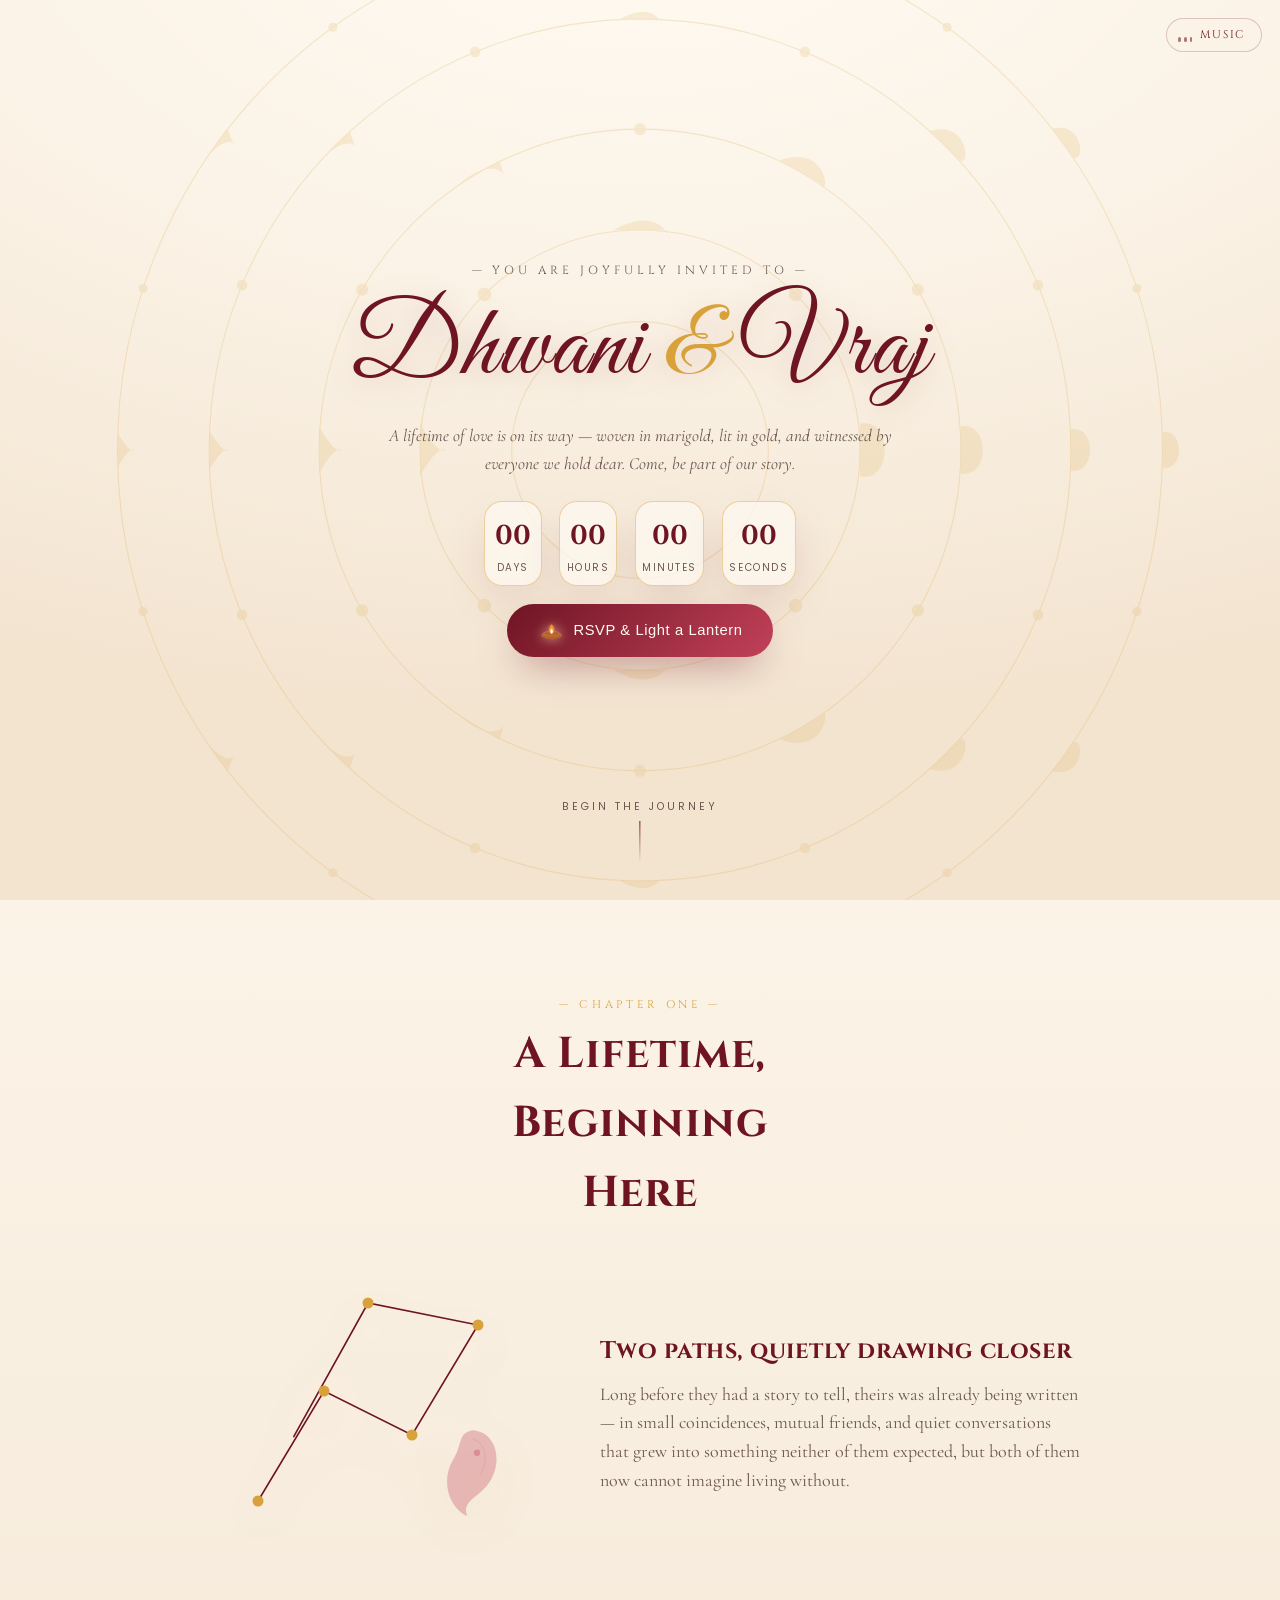
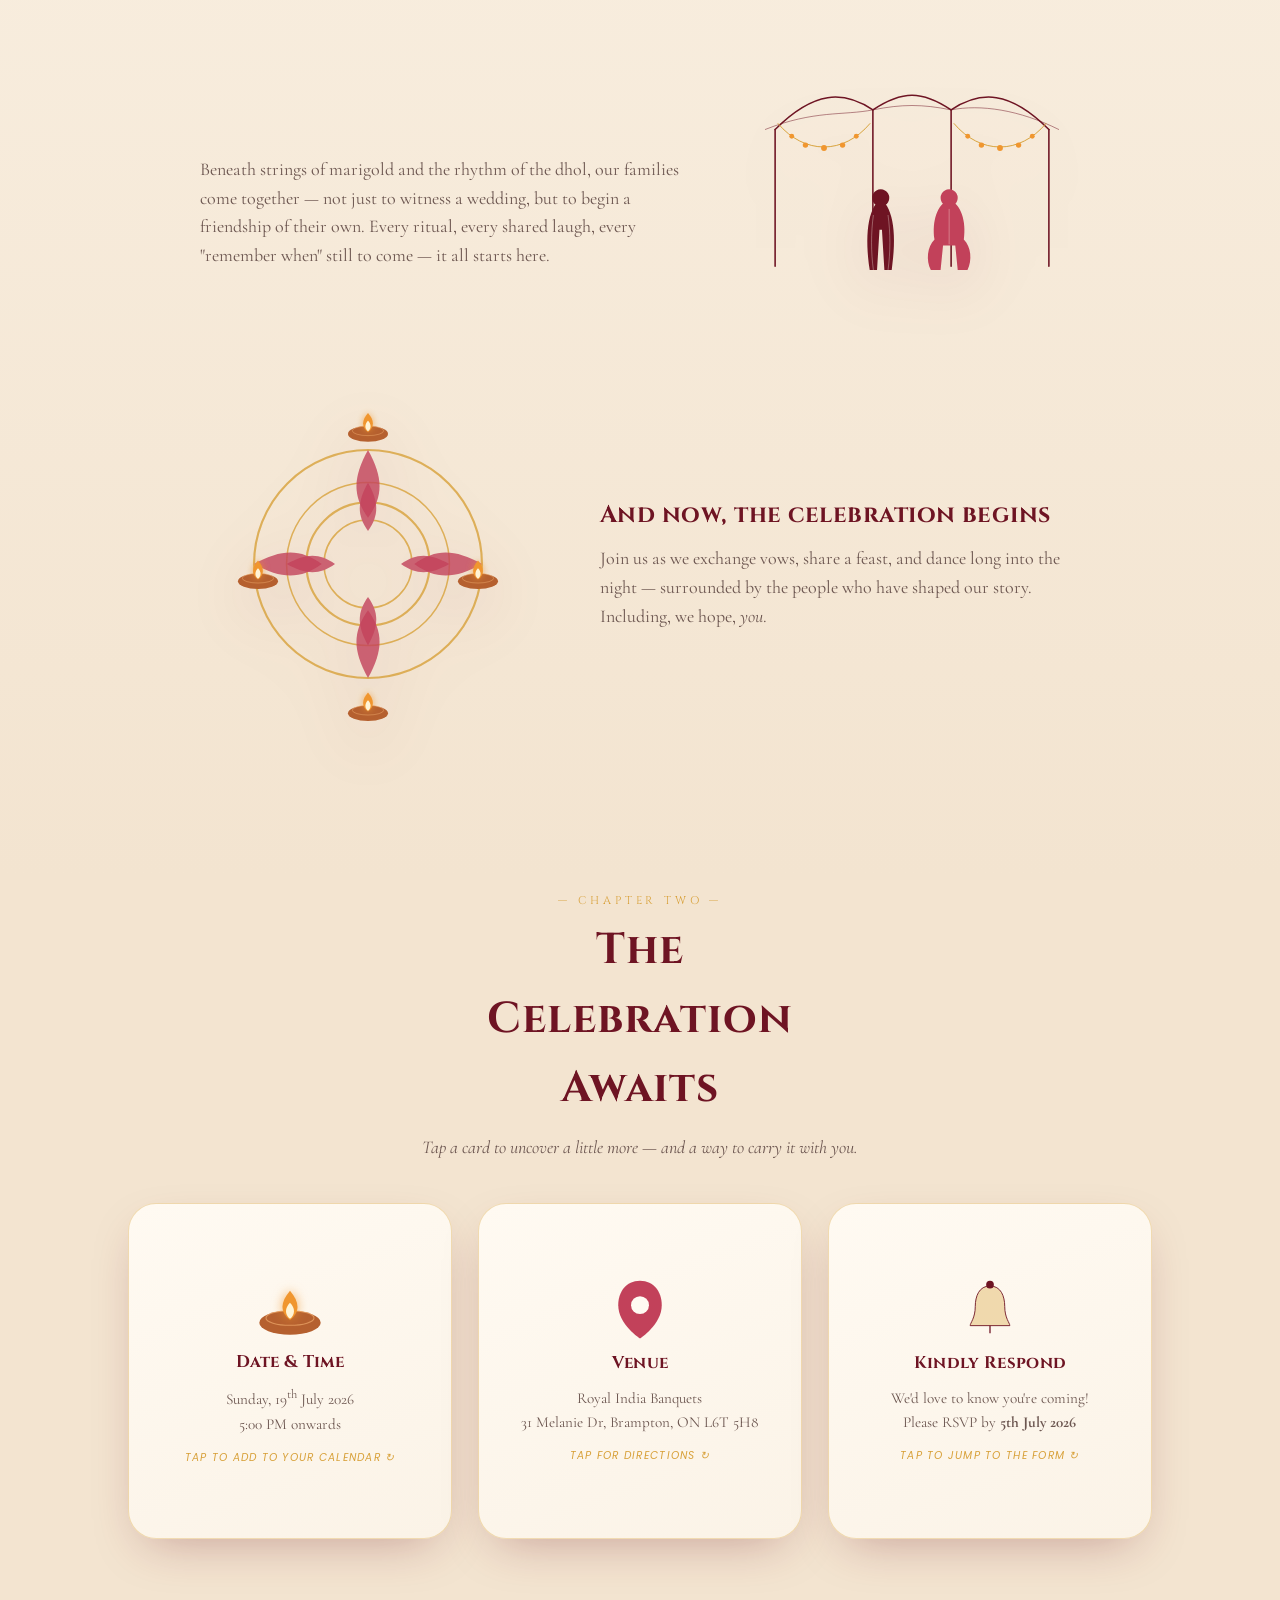
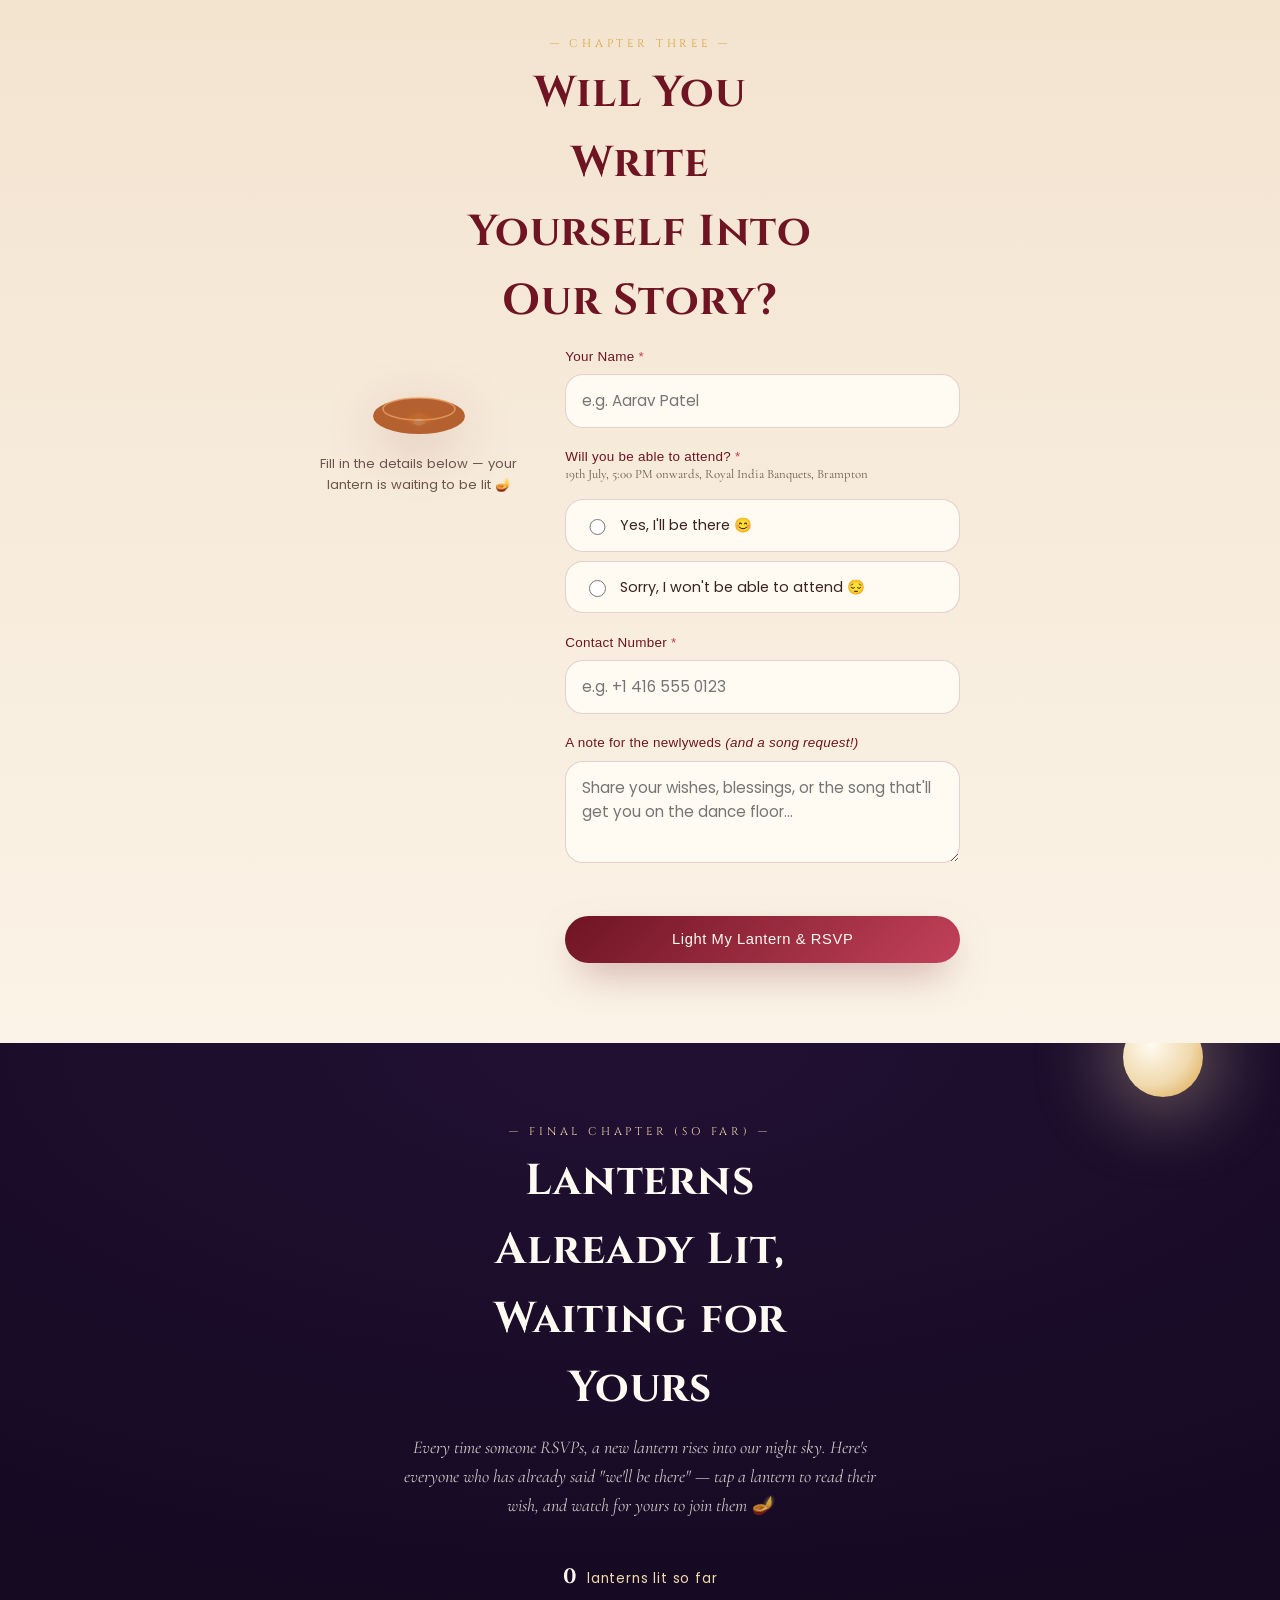
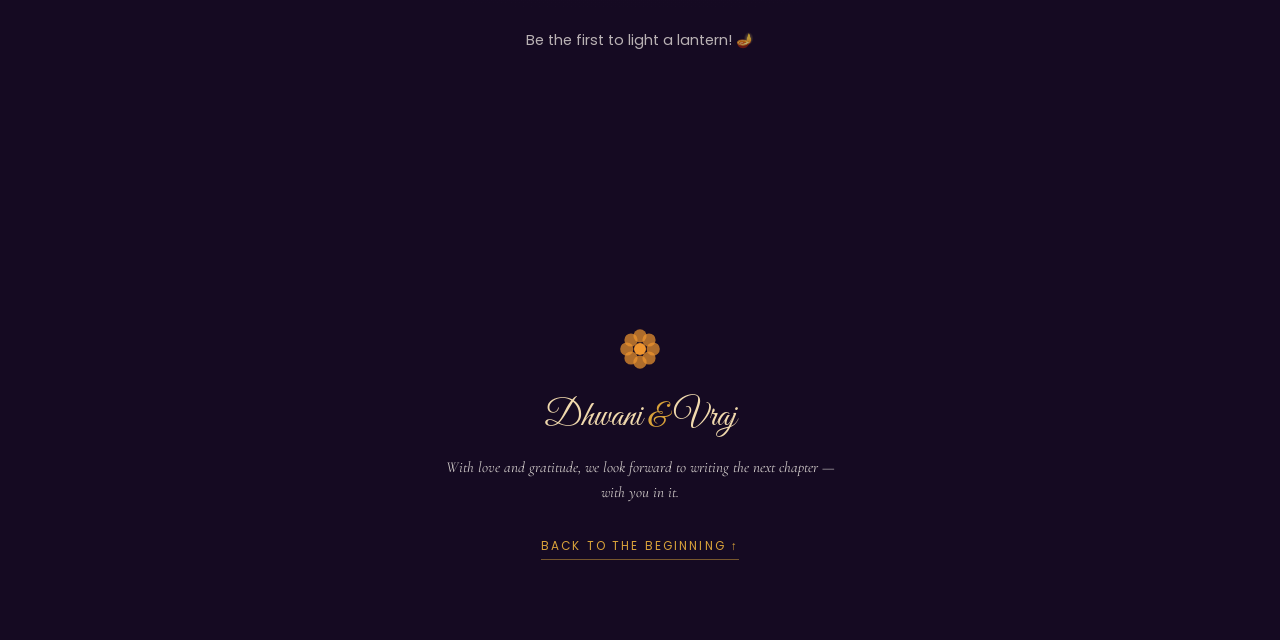
==== commit 806aa9af: "sound" ====
--- a/index.html
+++ b/index.html
@@ -121,13 +121,22 @@
   <!-- Drifting petals & motifs — continuous ambient motion across the whole page -->
   <div class="ambience" id="ambience" aria-hidden="true"></div>
 
+  <!-- Garba soundscape toggle — a festive dhol-and-taali rhythm over a
+       tanpura drone, woven live in the browser so no audio file ever
+       needs to load. Off by default; browsers require a tap first. -->
+  <button type="button" class="sound-toggle" id="soundToggle" aria-pressed="false" aria-label="Play a festive garba rhythm">
+    <span class="sound-toggle__ring" aria-hidden="true"></span>
+    <span class="sound-toggle__bars" aria-hidden="true"><i></i><i></i><i></i></span>
+    <span class="sound-toggle__label" id="soundToggleLabel">Music</span>
+  </button>
+
   <!-- ======================================================================
        HERO
        ====================================================================== -->
   <header class="hero" id="top">
     <svg class="hero__rangoli" id="rangoli" viewBox="0 0 600 600" aria-hidden="true"></svg>
 
-    <p class="hero__eyebrow ink-reveal" data-stagger="0">— you are joyfully invited to —</p>
+    <p class="hero__eyebrow ink-reveal" data-stagger="0" id="heroEyebrow">— you are joyfully invited to —</p>
     <h1 class="hero__names">
       <span class="ink-reveal" data-stagger="1">Dhwani</span>
       <span class="hero__amp ink-reveal" data-stagger="2">&amp;</span>
@@ -337,7 +346,10 @@
                 <option value="2">2 guests</option>
                 <option value="3">3 guests</option>
                 <option value="4">4 guests</option>
-                <option value="more">More than 4</option>
+                <option value="5">5 guests</option>
+                <option value="6">6 guests</option>
+                <option value="7">7 guests</option>
+                <option value="more">More than 7</option>
               </select>
             </label>
             <input type="number" inputmode="numeric" min="1" id="guestCountSpecify" class="field__specify" placeholder="How many in total?" hidden />
@@ -346,11 +358,15 @@
               <span class="field__label">How many will need a Swaminarayan-style meal?</span>
               <select id="foodCount" name="foodCount">
                 <option value="">Select…</option>
+                <option value="0">0</option>
                 <option value="1">1</option>
                 <option value="2">2</option>
                 <option value="3">3</option>
                 <option value="4">4</option>
-                <option value="more">More than 4</option>
+                <option value="5">5</option>
+                <option value="6">6</option>
+                <option value="7">7</option>
+                <option value="more">More than 7</option>
               </select>
             </label>
             <input type="number" inputmode="numeric" min="1" id="foodCountSpecify" class="field__specify" placeholder="How many meals?" hidden />
@@ -419,6 +435,6 @@
     </div>
   </div>
 
-  <script type="module" src="js/main.js"></script>
+  <script type="module" src="js/main.js?v=garba2"></script>
 </body>
 </html>
--- a/css/styles.css
+++ b/css/styles.css
@@ -124,6 +124,86 @@
 html.js.curtain-open .curtain__panel--right { transform: translateX(104%) scaleX(0.8); }
 html.js.curtain-gone .curtain { display: none; }
 
+/* =====================================================================
+   Ambient soundscape toggle — a small floating pill, always reachable,
+   that turns a generative shehnai-drone-and-dhol ambience on or off.
+   ===================================================================== */
+.sound-toggle {
+  position: fixed;
+  z-index: 60;
+  top: max(1.1rem, env(safe-area-inset-top));
+  right: max(1.1rem, env(safe-area-inset-right));
+  display: flex;
+  align-items: center;
+  gap: 0.5rem;
+  padding: 0.55rem 0.95rem 0.55rem 0.7rem;
+  border: 1px solid color-mix(in srgb, var(--maroon) 22%, transparent);
+  border-radius: 999px;
+  background: color-mix(in srgb, var(--cream) 78%, transparent);
+  backdrop-filter: blur(10px);
+  color: var(--maroon);
+  font-family: var(--font-display);
+  font-size: 0.7rem;
+  letter-spacing: 0.16em;
+  text-transform: uppercase;
+  cursor: pointer;
+  box-shadow: var(--shadow-soft);
+  transition: transform 0.35s cubic-bezier(.34,1.56,.64,1), background 0.4s ease, border-color 0.4s ease;
+}
+.sound-toggle:hover { transform: translateY(-2px); }
+html:not(.js) .sound-toggle { display: none; }
+
+.sound-toggle__ring {
+  position: absolute;
+  inset: -6px;
+  border-radius: inherit;
+  border: 1px solid color-mix(in srgb, var(--gold) 55%, transparent);
+  opacity: 0;
+  transform: scale(0.85);
+}
+.sound-toggle.is-playing .sound-toggle__ring {
+  opacity: 1;
+  animation: sound-ring-pulse 2.6s ease-out infinite;
+}
+
+.sound-toggle__bars {
+  display: flex;
+  align-items: flex-end;
+  gap: 0.2rem;
+  height: 0.9rem;
+}
+.sound-toggle__bars i {
+  display: block;
+  width: 0.16rem;
+  height: 35%;
+  border-radius: 999px;
+  background: currentColor;
+  opacity: 0.55;
+  transform-origin: bottom;
+  transition: height 0.3s ease, opacity 0.3s ease;
+}
+.sound-toggle.is-playing .sound-toggle__bars i {
+  opacity: 1;
+  animation: sound-bar-bounce 1.1s ease-in-out infinite;
+}
+.sound-toggle__bars i:nth-child(1) { animation-delay: -0.7s; }
+.sound-toggle__bars i:nth-child(2) { animation-delay: -0.35s; }
+.sound-toggle__bars i:nth-child(3) { animation-delay: 0s; }
+
+.sound-toggle.is-playing {
+  background: color-mix(in srgb, var(--gold-soft) 55%, var(--cream));
+  border-color: color-mix(in srgb, var(--gold) 60%, transparent);
+}
+
+@keyframes sound-bar-bounce {
+  0%, 100% { height: 30%; }
+  50% { height: 100%; }
+}
+@keyframes sound-ring-pulse {
+  0% { opacity: 0.65; transform: scale(0.9); }
+  80%, 100% { opacity: 0; transform: scale(1.18); }
+}
+
 .fireworks {
   position: fixed;
   inset: 0;
@@ -209,6 +289,38 @@
   letter-spacing: 0.34em;
   text-transform: uppercase;
   color: var(--ink-soft);
+}
+
+.hero__guest-name {
+  position: relative;
+  padding: 0 0.2em;
+  color: #6e1423;
+  font-weight: 600;
+  letter-spacing: 0.18em;
+  animation: guest-name-glow 2.6s ease-in-out 2.2s infinite;
+}
+
+.hero__guest-name::after {
+  content: '';
+  position: absolute;
+  left: 0.1em;
+  right: 0.1em;
+  bottom: -0.32em;
+  height: 0.1em;
+  border-radius: 999px;
+  background: linear-gradient(90deg, transparent, #6e1423, transparent);
+  transform: scaleX(0);
+  transform-origin: center;
+  animation: guest-name-underline 1.1s 1.7s cubic-bezier(.65, 0, .35, 1) forwards;
+}
+
+@keyframes guest-name-underline {
+  to { transform: scaleX(1); }
+}
+
+@keyframes guest-name-glow {
+  0%, 100% { text-shadow: 0 0 0 rgba(110, 20, 35, 0); }
+  50% { text-shadow: 0 0 0.5em rgba(110, 20, 35, 0.55); }
 }
 
 .hero__names {
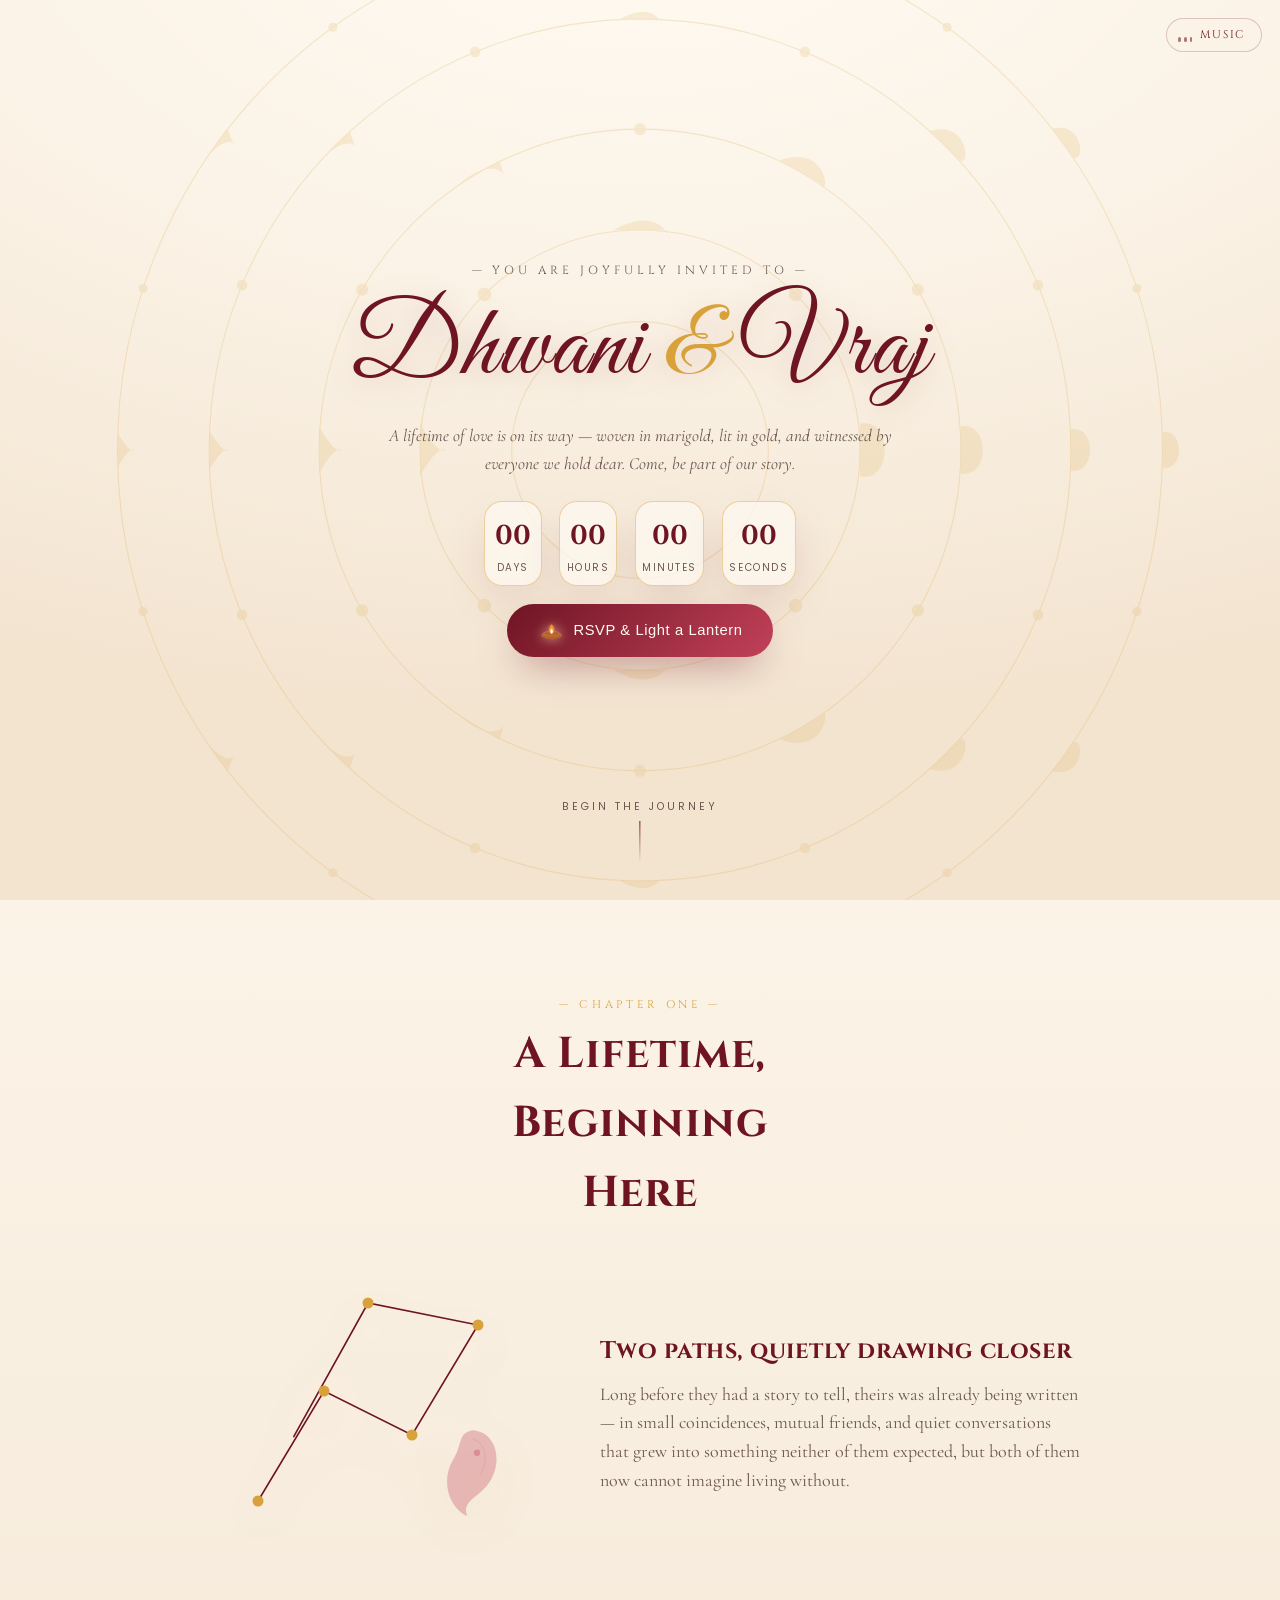
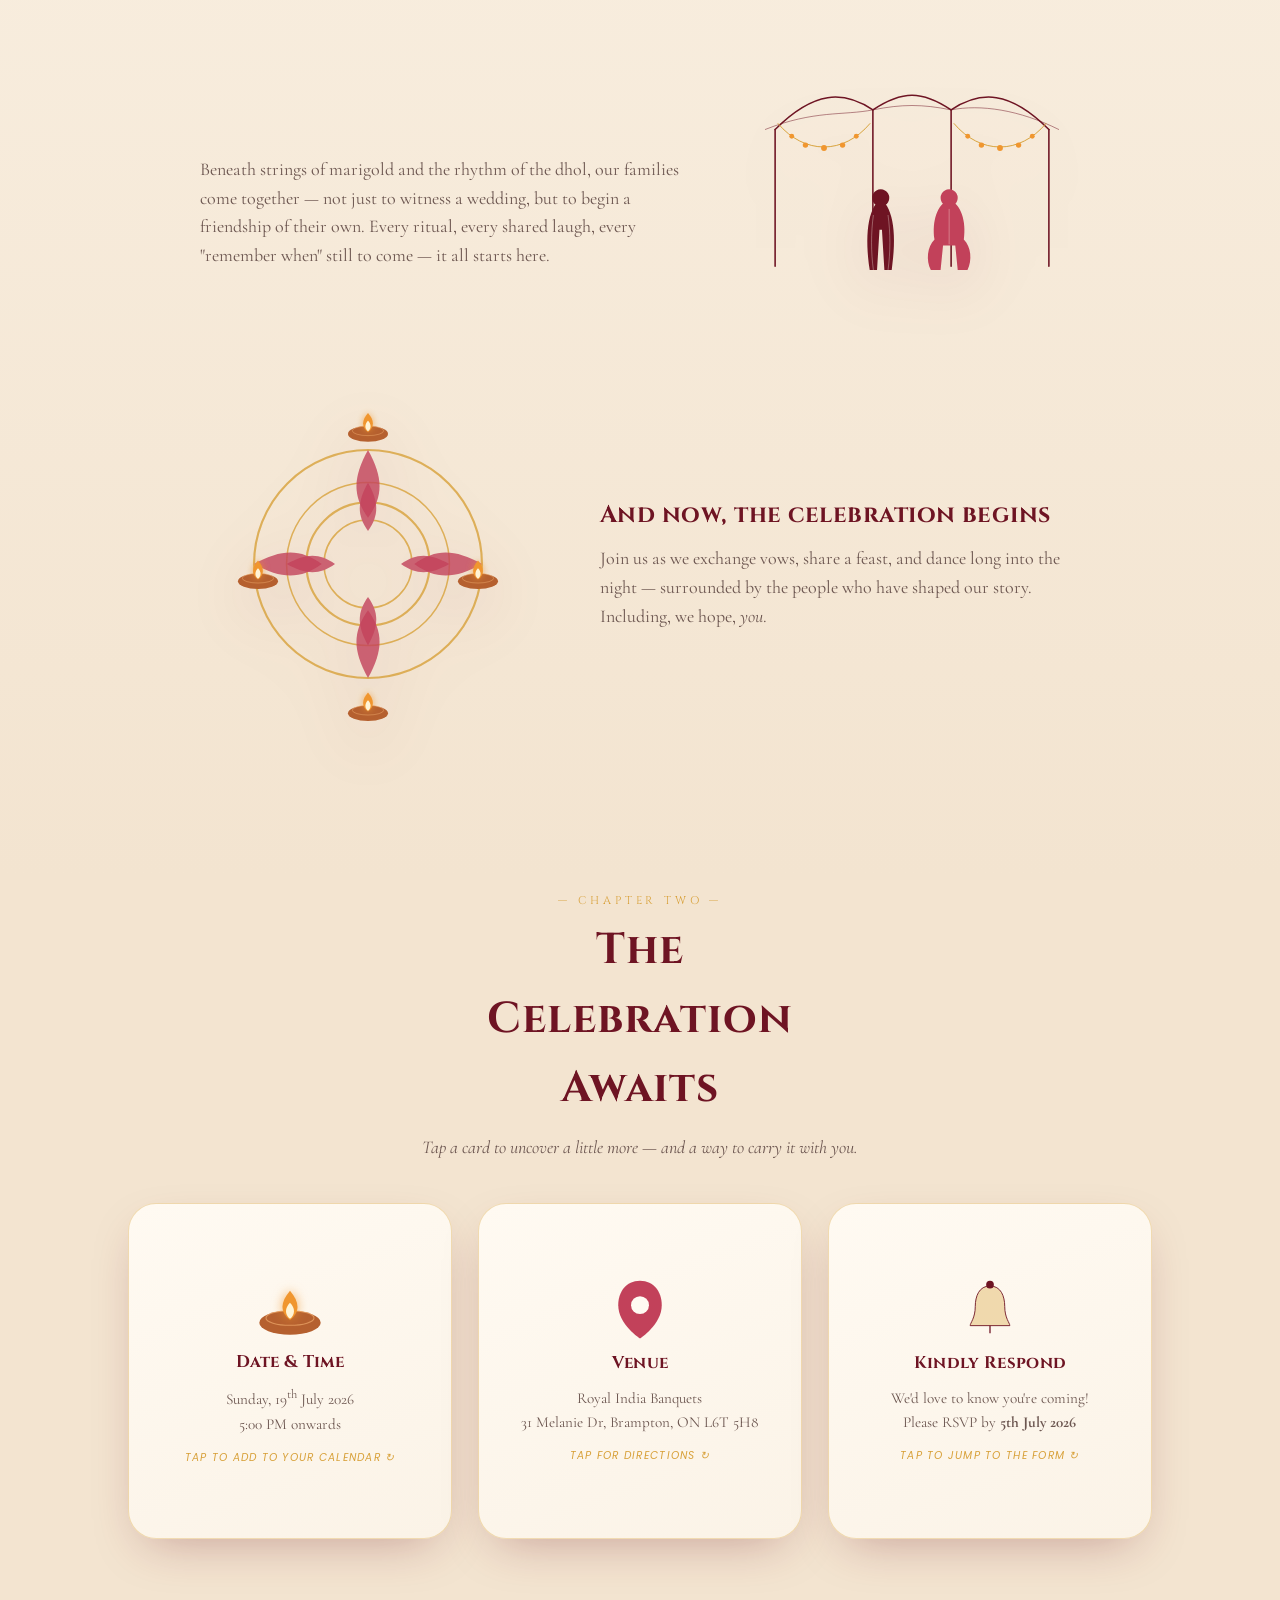
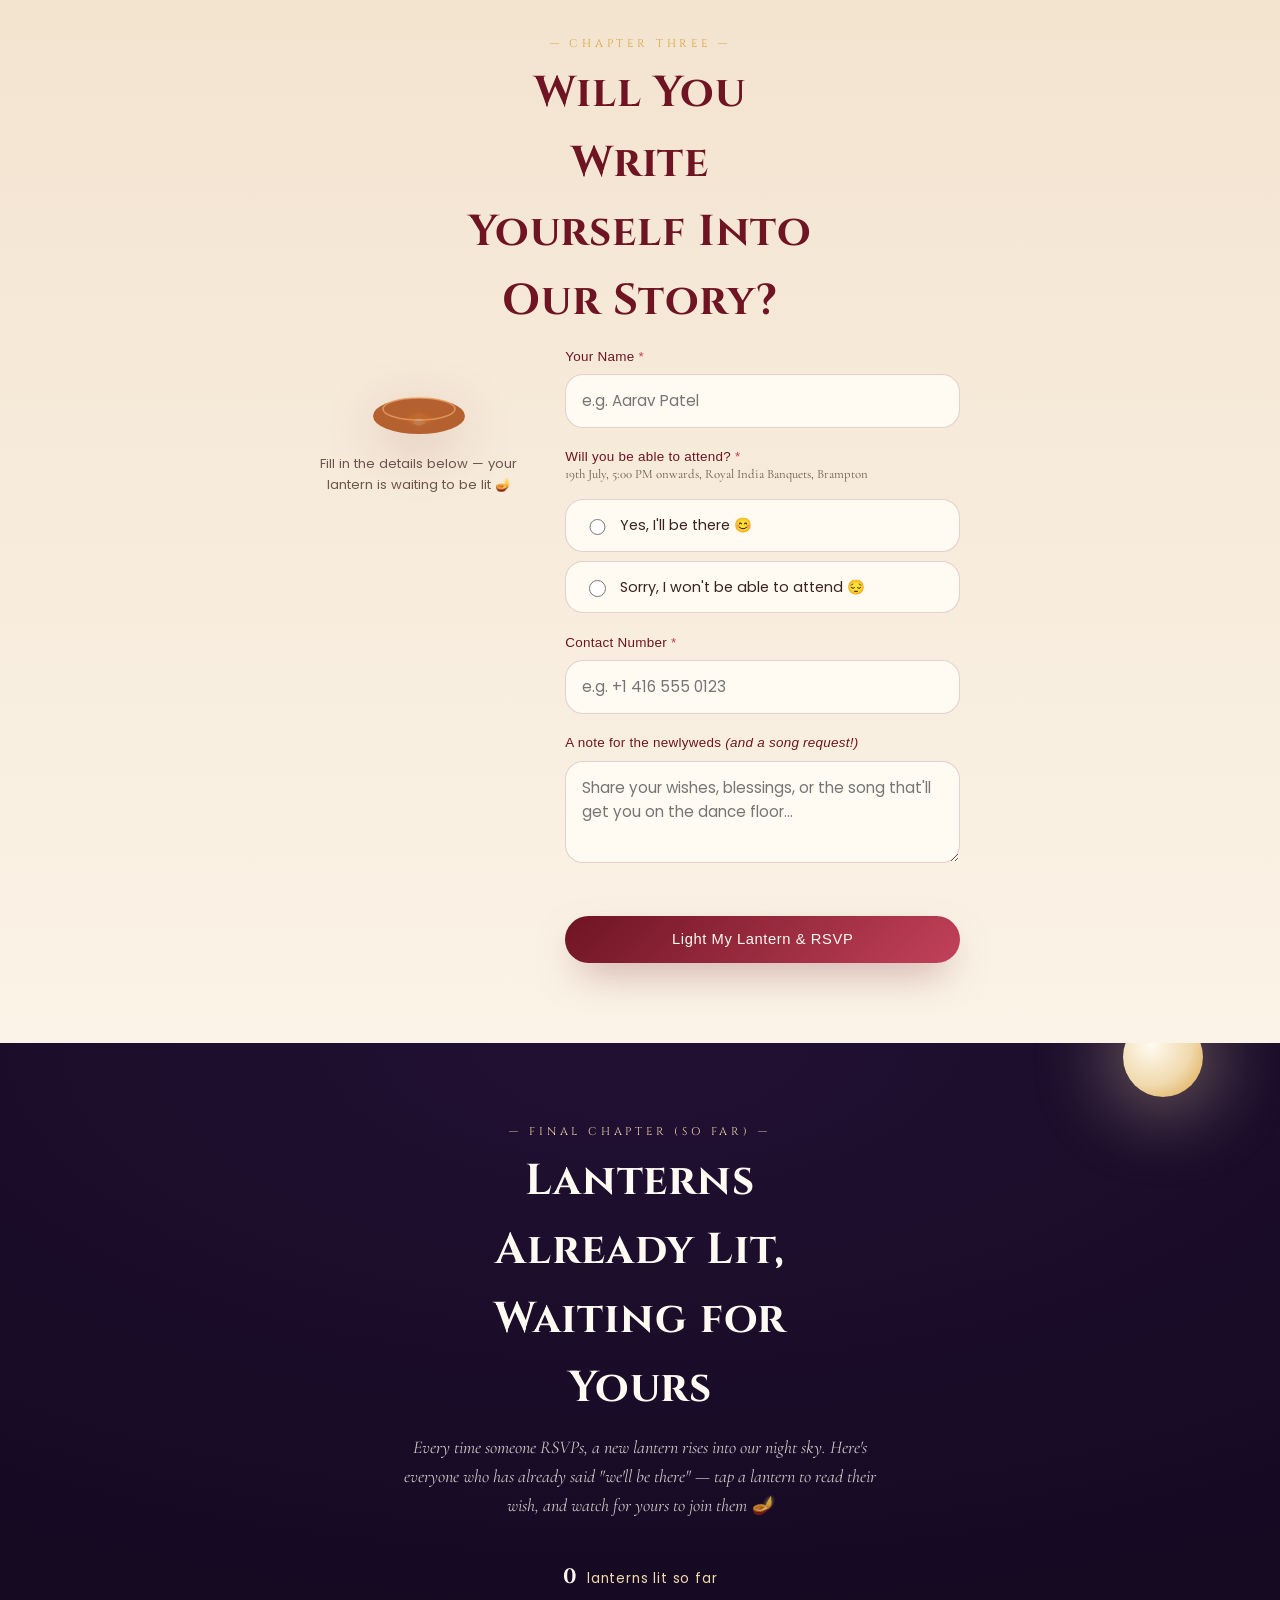
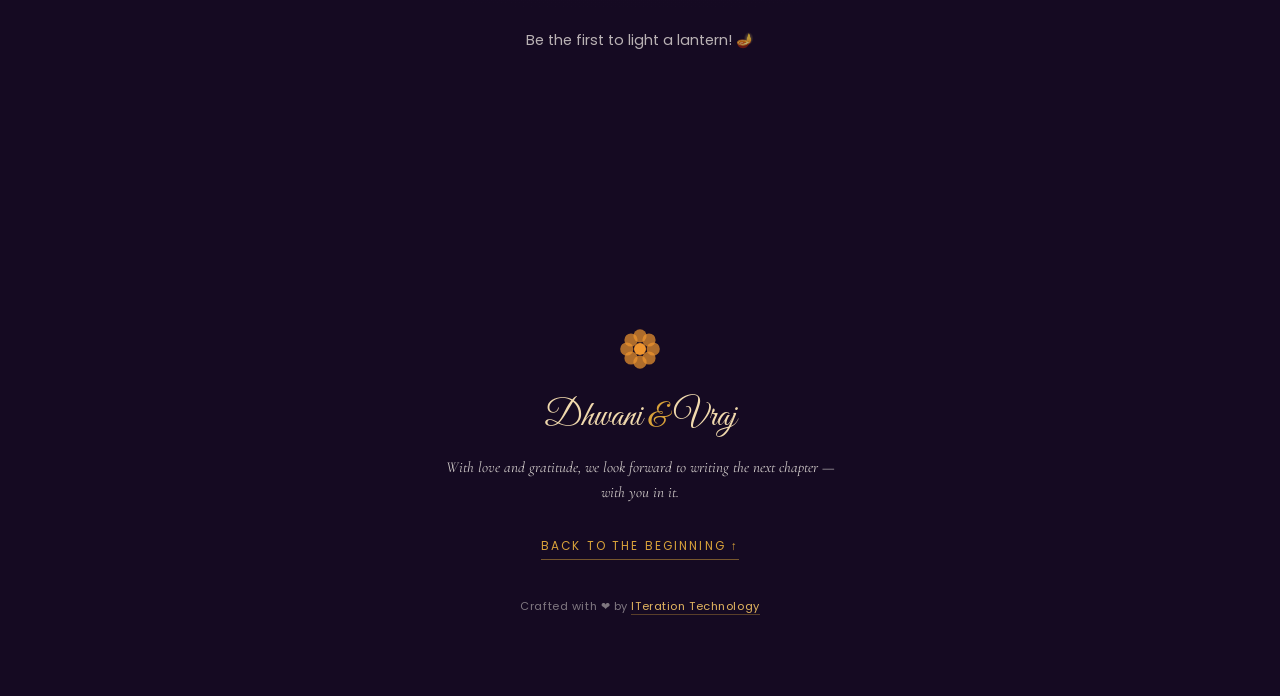
==== commit 3d43bbb5: "Add ITeration Technology credit to footer" ====
--- a/index.html
+++ b/index.html
@@ -416,6 +416,7 @@
     <p class="footer__names">Dhwani <span class="hero__amp">&amp;</span> Vraj</p>
     <p class="footer__line">With love and gratitude, we look forward to writing the next chapter — with you in it.</p>
     <a href="#top" class="footer__back">back to the beginning ↑</a>
+    <p class="footer__credit">Crafted with ❤ by <a href="https://iterationtechnology.com" target="_blank" rel="noopener">ITeration Technology</a></p>
   </footer>
 
   <!-- Lantern wish popover -->
--- a/css/styles.css
+++ b/css/styles.css
@@ -1017,6 +1017,20 @@
   transition: color 0.3s ease, border-color 0.3s ease;
 }
 .footer__back:hover { color: var(--gold-soft); border-color: var(--gold-soft); }
+.footer__credit {
+  margin-top: 2.4rem;
+  font-family: var(--font-sans);
+  font-size: 0.7rem;
+  letter-spacing: 0.05em;
+  color: color-mix(in srgb, var(--paper) 45%, transparent);
+}
+.footer__credit a {
+  color: color-mix(in srgb, var(--gold) 80%, var(--paper) 20%);
+  text-decoration: none;
+  border-bottom: 1px solid color-mix(in srgb, var(--gold) 35%, transparent);
+  transition: color 0.3s ease, border-color 0.3s ease;
+}
+.footer__credit a:hover { color: var(--gold-soft); border-color: var(--gold-soft); }
 
 /* =====================================================================
    Success overlay
